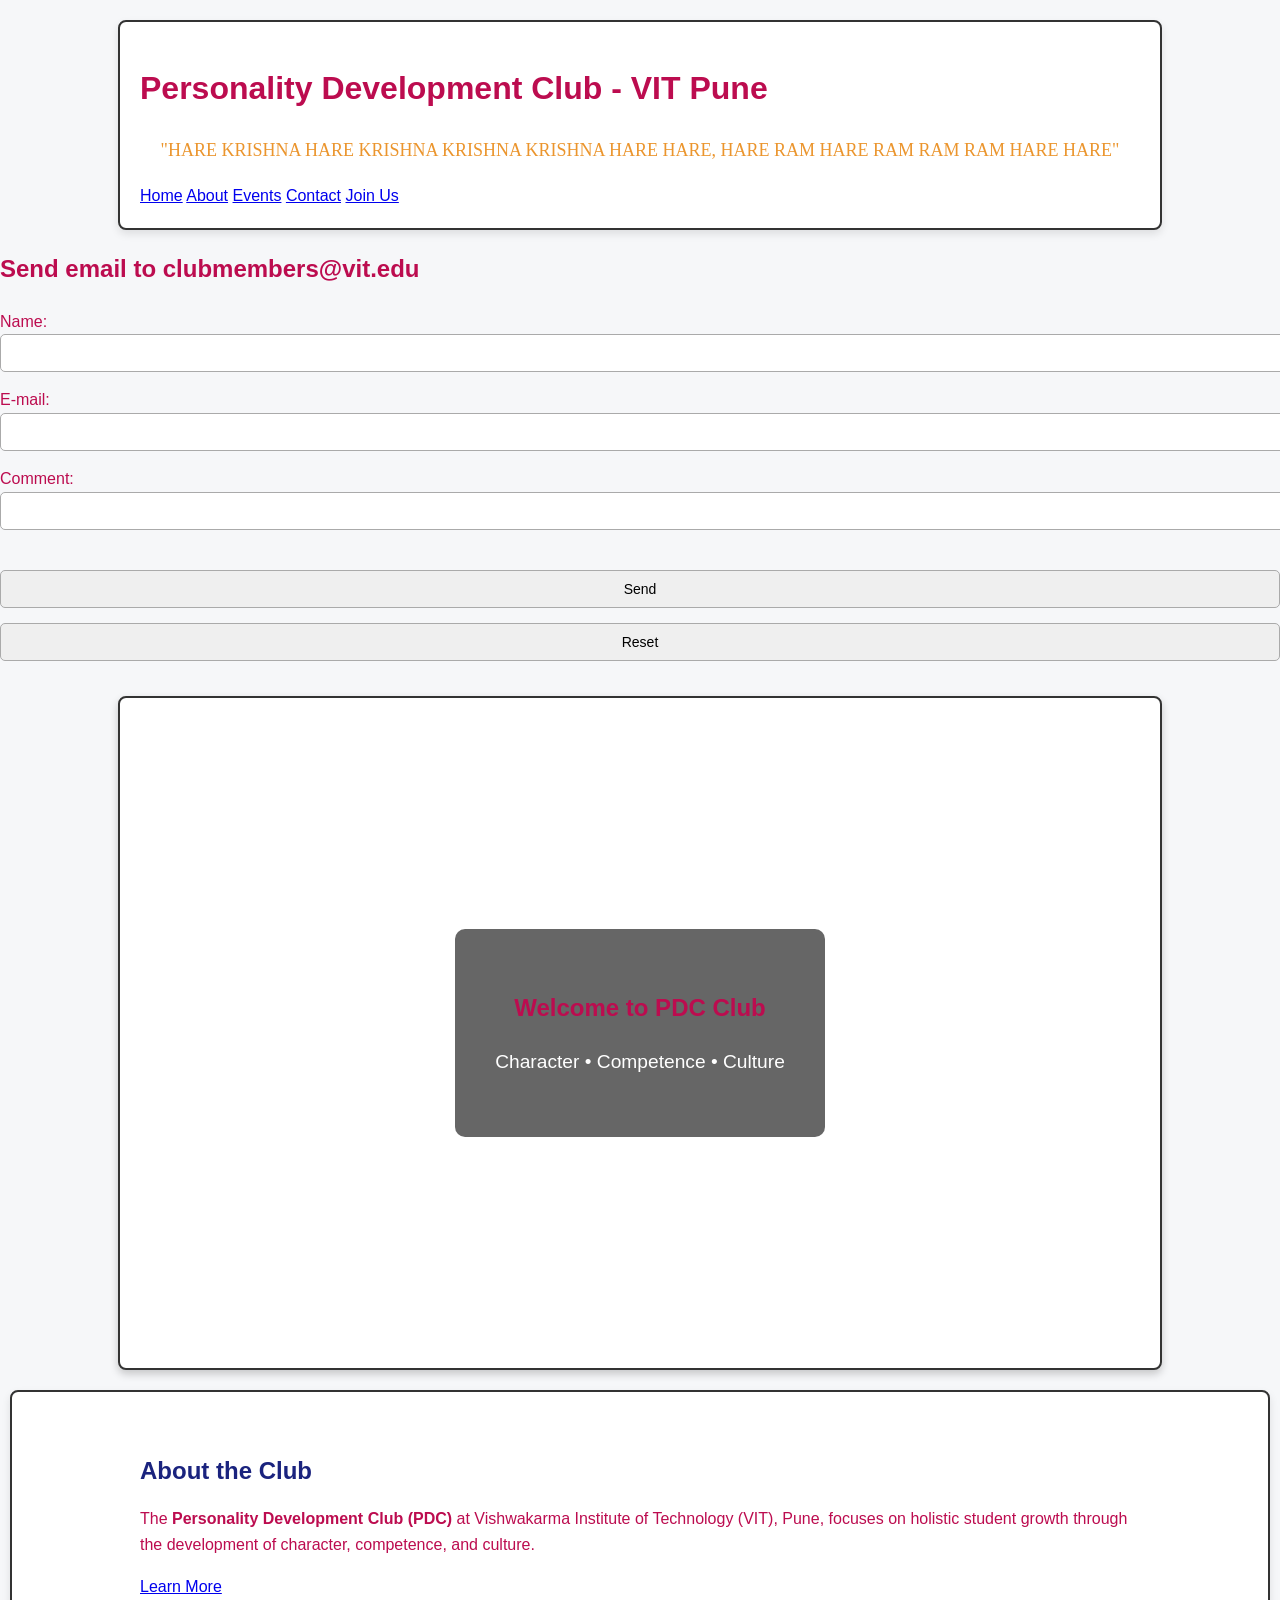
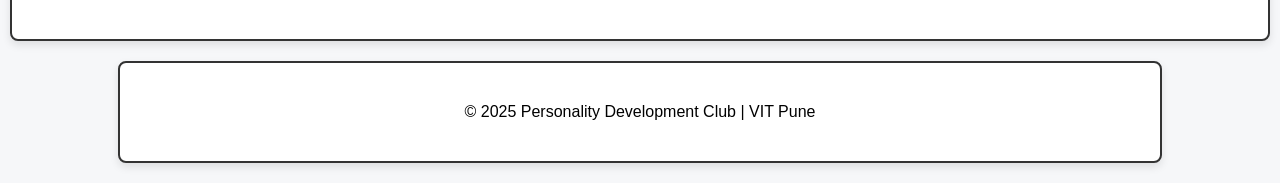
==== index.html @ 00df3f4d "Add files via upload" ====
<!DOCTYPE html>
<html lang="en">
<head>
  <meta charset="UTF-8">
  <title>PDC Club - VIT Pune</title>
  <link rel="stylesheet" href="style.css">
</head>
<body>

  
  <header class="box">
    <h1>Personality Development Club - VIT Pune</h1>
    <p class="mantra">
      "HARE KRISHNA HARE KRISHNA KRISHNA KRISHNA HARE HARE,
      HARE RAM HARE RAM RAM RAM HARE HARE"
    </p>
    <nav>
      <a href="index.html">Home</a>
      <a href="about.html">About</a>
      <a href="events.html">Events</a>
      <a href="contact.html">Contact</a>
      <a href="Join Us.html">Join Us</a>
    </nav>
  </header>
  <body>
   <h2>Send email to clubmembers@vit.edu</h2> 
    <form action="mailto:someone@example.com"
        method="post"
        enctype="text/plain">
        Name:<br>
        <input type="text" name="name"><br>
        E-mail:<br>
        <input type="text" name="mail"><br>
        Comment:<br>
        <input type="text" name="comment" size="50"><br><br>
        <input type="submit" value="Send">
        <input type="reset" value="Reset">
        </form>
</body>
  <section class="hero box" style="background-image: url('https://uploads.onecompiler.io/4446vf8jr/447muxjgr/2194.jpg');">
    <div class="overlay">
      <h2>Welcome to PDC Club</h2>
      <p>Character • Competence • Culture</p>
    </div>
  </section>


  <section class="intro box">
    <h2>About the Club</h2>
    <p>
      The <strong>Personality Development Club (PDC)</strong> at Vishwakarma Institute of Technology (VIT), Pune,
      focuses on holistic student growth through the development of character, competence, and culture.
    </p>
    <a href="about.html" class="btn">Learn More</a>
  </section>

  <footer class="box">
    <p style="color: black;">© 2025 Personality Development Club | VIT Pune</p>
  </footer>

</body>
</html>
---- style.css ----
body {
  margin: 0;
  font-family: "Segoe UI", sans-serif;
  color: #bc0c4f;
  background: hsl(220, 23%, 97%);
  line-height: 1.6;
}


.box {
  border: 2px solid #333;
  background-color: #fff;
  padding: 20px;
  margin: 20px auto;
  max-width: 1000px;
  border-radius: 8px;
  box-shadow: 0 4px 8px rgba(0,0,0,0.1);
}


.navbar {
  display: flex;
  justify-content: space-between;
  align-items: center;
  background: #052a62;
  padding: 15px 50px;
  color: white;
  border-radius: 8px;
  box-shadow: 0 4px 8px rgba(230, 249, 109, 0.953);
  margin: 20px auto;
  max-width: 1000px;
}

.mantra {
  font-family: cursive;
  font-size: 18px;
  color: #eb952d;
  text-align: center;
  margin-top: 10px;
}

.navbar ul {
  list-style: none;
  display: flex;
  gap: 25px;
}

.navbar a {
  color: white;
  text-decoration: none;
  font-weight: 500;
  transition: 0.3s;
}

.navbar a:hover,
.navbar a.active {
  border-bottom: 2px solid #ffeb3b;
}


.hero {
  background-image: url('https://uploads.onecompiler.io/4446vf8jr/4446vfyz2/2194.jpg');
  background-size: cover;
  background-position: center;
  height: 70vh;
  display: flex;
  justify-content: center;
  align-items: center;
  text-align: center;
  position: relative;
  border-radius: 8px;
  margin: 20px auto;
  max-width: 1000px;
  box-shadow: 0 4px 8px rgba(0,0,0,0.2);
}

.overlay {
  background: rgba(0, 0, 0, 0.6);
  padding: 40px;
  border-radius: 10px;
}

.overlay h1 {
  color: #ffeb3b;
  font-size: 2.5em;
}

.overlay p {
  color: white;
  font-size: 1.2em;
}


.content, .intro {
  padding: 40px 10%;
  margin: 20px auto;
  max-width: 1000px;
  border: 2px solid #333;
  border-radius: 8px;
  background: #fff;
  box-shadow: 0 4px 8px rgba(0,0,0,0.1);
}

.intro h2, .content h2 {
  color: #1a237e;
  margin-bottom: 15px;
}


.event-card {
  background: white;
  border-radius: 10px;
  box-shadow: 0 3px 8px rgba(0,0,0,0.1);
  margin: 20px auto;
  max-width: 800px;
  overflow: hidden;
  border: 2px solid #333;
}

.event-card img {
  width: 100%;
  height: 300px;
  object-fit: cover;
}

.event-card h3 {
  margin: 15px;
  color: #1a237e;
}

.event-card p {
  margin: 0 15px 15px;
}


footer {
  text-align: center;
  padding: 20px;
  background: #1a237e;
  color: white;
  margin: 30px auto;
  max-width: 1000px;
  border-radius: 8px;
  box-shadow: 0 4px 8px rgba(0,0,0,0.2);
}


.form-box {
  background: #fff;
  border: 2px solid #333;
  border-radius: 10px;
  padding: 30px;
  width: 350px;
  box-shadow: 0 4px 10px rgba(0,0,0,0.1);
  text-align: center;
  margin: 20px auto; 
}

.form-box h2 {
  margin-bottom: 20px;
  color: #1a237e;
}

label {
  display: block;
  text-align: left;
  margin: 10px 0 5px;
  font-weight: bold;
  color: #333;
}

input {
  width: 100%;
  padding: 10px;
  margin-bottom: 15px;
  border: 1px solid #aaa;
  border-radius: 5px;
  font-size: 14px;
}

button {
  width: 100%;
  padding: 12px;
  background: #1a237e;
  color: white;
  border: none;
  border-radius: 5px;
  font-size: 16px;
  font-weight: bold;
  cursor: pointer;
  transition: background 0.3s;
}

button:hover {
  background: #ff6600;
}
#bg-video {
  position: fixed;     
  top: 0;
  left: 0;
  width: 100%;         
  height: 100%;   
  object-fit: cover;     
  z-index: -1;         
}
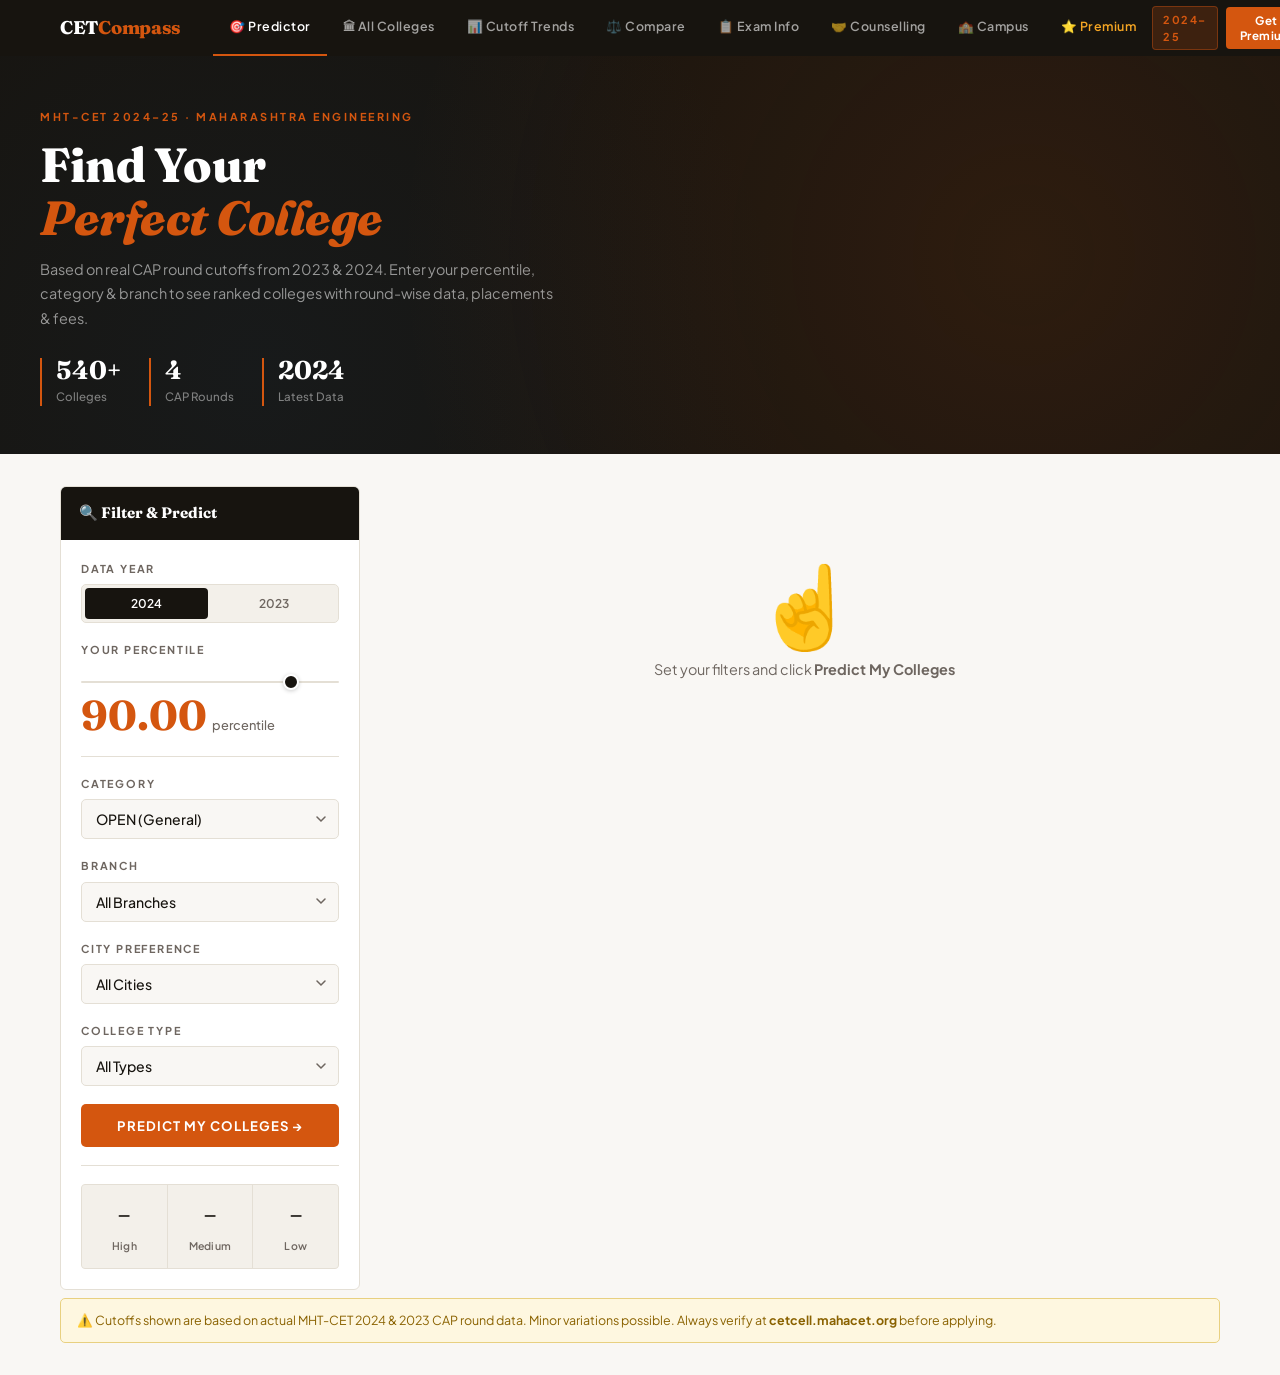
==== commit b24ee797: "Add files via upload" ====
--- a/index.html
+++ b/index.html
@@ -1,62 +1,2650 @@
-<!DOCTYPE html>
-<html lang="en">
-<head>
-  <meta charset="UTF-8">
-  <title>PDC Club - VIT Pune</title>
-  <link rel="stylesheet" href="style.css">
-</head>
-<body>
-
-  
-  <header class="box">
-    <h1>Personality Development Club - VIT Pune</h1>
-    <p class="mantra">
-      "HARE KRISHNA HARE KRISHNA KRISHNA KRISHNA HARE HARE,
-      HARE RAM HARE RAM RAM RAM HARE HARE"
-    </p>
-    <nav>
-      <a href="index.html">Home</a>
-      <a href="about.html">About</a>
-      <a href="events.html">Events</a>
-      <a href="contact.html">Contact</a>
-      <a href="Join Us.html">Join Us</a>
-    </nav>
-  </header>
-  <body>
-   <h2>Send email to clubmembers@vit.edu</h2> 
-    <form action="mailto:someone@example.com"
-        method="post"
-        enctype="text/plain">
-        Name:<br>
-        <input type="text" name="name"><br>
-        E-mail:<br>
-        <input type="text" name="mail"><br>
-        Comment:<br>
-        <input type="text" name="comment" size="50"><br><br>
-        <input type="submit" value="Send">
-        <input type="reset" value="Reset">
-        </form>
-</body>
-  <section class="hero box" style="background-image: url('https://uploads.onecompiler.io/4446vf8jr/447muxjgr/2194.jpg');">
-    <div class="overlay">
-      <h2>Welcome to PDC Club</h2>
-      <p>Character • Competence • Culture</p>
-    </div>
-  </section>
-
-
-  <section class="intro box">
-    <h2>About the Club</h2>
-    <p>
-      The <strong>Personality Development Club (PDC)</strong> at Vishwakarma Institute of Technology (VIT), Pune,
-      focuses on holistic student growth through the development of character, competence, and culture.
-    </p>
-    <a href="about.html" class="btn">Learn More</a>
-  </section>
-
-  <footer class="box">
-    <p style="color: black;">© 2025 Personality Development Club | VIT Pune</p>
-  </footer>
-
-</body>
-</html>+<!DOCTYPE html>
+<html lang="en">
+<head>
+<meta charset="UTF-8">
+<meta name="viewport" content="width=device-width, initial-scale=1.0">
+<title>CET Compass — MHT-CET College Predictor 2024–25</title>
+<link href="https://fonts.googleapis.com/css2?family=Fraunces:ital,wght@0,400;0,600;0,700;0,800;1,400&family=Plus+Jakarta+Sans:wght@300;400;500;600;700&display=swap" rel="stylesheet">
+<style>
+/* ──────────────────────────── RESET & ROOT ──────────────────────────── */
+*,*::before,*::after{margin:0;padding:0;box-sizing:border-box}
+:root{
+  --white:#ffffff;
+  --off:#f9f7f4;
+  --paper:#f3f0ea;
+  --rule:#e4dfd5;
+  --rule2:#cdc7ba;
+  --ink:#17140f;
+  --ink2:#3b3630;
+  --ink3:#6e6660;
+  --ink4:#9e9790;
+  --saffron:#d4560f;
+  --saffron-h:#b8440a;
+  --saffron-l:#fff0e8;
+  --saffron-m:#fad8c0;
+  --blue:#1e4f82;
+  --blue-l:#e8f0f9;
+  --green:#1d6e42;
+  --green-l:#e6f4ec;
+  --amber:#8a6200;
+  --amber-l:#fef7e0;
+  --red:#b83030;
+  --red-l:#fdeaea;
+  --purple:#5e3d8a;
+  --purple-l:#f0eaf9;
+  --sh: 0 1px 4px rgba(23,20,15,.07), 0 4px 16px rgba(23,20,15,.06);
+  --sh-lg: 0 2px 8px rgba(23,20,15,.08), 0 12px 40px rgba(23,20,15,.1);
+}
+body{background:var(--off);color:var(--ink);font-family:'Plus Jakarta Sans',sans-serif;font-size:14px;line-height:1.6;min-height:100vh}
+/* ──────────────────────────── NAV ──────────────────────────── */
+.topbar{background:var(--ink);position:sticky;top:0;z-index:200}
+.topbar-inner{max-width:1200px;margin:0 auto;padding:0 20px;display:flex;align-items:center;gap:0;height:56px}
+.brand{font-family:'Fraunces',serif;font-size:1.15rem;font-weight:800;color:var(--white);letter-spacing:-0.3px;margin-right:32px;white-space:nowrap;cursor:pointer}
+.brand span{color:var(--saffron)}
+.nav-links{display:flex;align-items:stretch;height:100%;flex:1}
+.nav-link{display:flex;align-items:center;padding:0 16px;font-size:0.78rem;font-weight:600;letter-spacing:0.5px;color:rgba(255,255,255,0.6);cursor:pointer;transition:color .15s;border-bottom:2.5px solid transparent;white-space:nowrap;gap:6px}
+.nav-link:hover{color:rgba(255,255,255,0.9)}
+.nav-link.active{color:var(--white);border-bottom-color:var(--saffron)}
+.nav-right{margin-left:auto;display:flex;align-items:center;gap:8px}
+.year-pill{background:rgba(212,86,15,0.2);border:1px solid rgba(212,86,15,0.4);color:var(--saffron);font-size:0.68rem;font-weight:700;letter-spacing:1.5px;padding:4px 10px;border-radius:4px}
+/* ──────────────────────────── PAGES ──────────────────────────── */
+.page{display:none;animation:pageIn .3s ease both}
+.page.active{display:block}
+@keyframes pageIn{from{opacity:0;transform:translateY(8px)}to{opacity:1;transform:translateY(0)}}
+/* ──────────────────────────── HERO ──────────────────────────── */
+.hero{background:var(--ink);color:var(--white);padding:52px 20px 48px;position:relative;overflow:hidden}
+.hero::after{content:'';position:absolute;inset:0;background-image:radial-gradient(circle at 80% 50%, rgba(212,86,15,.12) 0%, transparent 60%),radial-gradient(circle at 20% 80%, rgba(30,79,130,.1) 0%, transparent 50%);pointer-events:none}
+.hero-inner{max-width:1200px;margin:0 auto;position:relative;z-index:1}
+.hero-grid{display:grid;grid-template-columns:1fr auto;gap:40px;align-items:center}
+@media(max-width:700px){.hero-grid{grid-template-columns:1fr}}
+.hero-kicker{font-size:0.68rem;font-weight:700;letter-spacing:2.5px;text-transform:uppercase;color:var(--saffron);margin-bottom:14px}
+.hero h1{font-family:'Fraunces',serif;font-size:clamp(1.9rem,4vw,3rem);font-weight:800;line-height:1.1;letter-spacing:-0.5px;margin-bottom:12px}
+.hero h1 i{font-style:italic;color:var(--saffron)}
+.hero-sub{color:rgba(255,255,255,.55);font-size:.9rem;line-height:1.7;max-width:520px}
+.hero-stats{display:flex;gap:28px;margin-top:28px;flex-wrap:wrap}
+.h-stat{border-left:2px solid var(--saffron);padding-left:14px}
+.h-stat-n{font-family:'Fraunces',serif;font-size:1.6rem;font-weight:700;color:var(--white);display:block;line-height:1}
+.h-stat-l{font-size:.72rem;color:rgba(255,255,255,.45);font-weight:500;margin-top:3px}
+/* ──────────────────────────── PAGE WRAPPER ──────────────────────────── */
+.pw{max-width:1200px;margin:0 auto;padding:32px 20px}
+/* ──────────────────────────── PREDICTOR PAGE ──────────────────────────── */
+.predictor-layout{display:grid;grid-template-columns:300px 1fr;gap:28px;align-items:start}
+@media(max-width:860px){.predictor-layout{grid-template-columns:1fr}}
+/* Filter card */
+.fcard{background:var(--white);border:1.5px solid var(--rule);border-radius:6px;overflow:hidden;position:sticky;top:72px}
+.fcard-head{background:var(--ink);color:var(--white);padding:14px 18px;font-family:'Fraunces',serif;font-size:.95rem;font-weight:700;display:flex;align-items:center;gap:8px}
+.fcard-body{padding:20px;display:flex;flex-direction:column;gap:18px}
+.lbl{font-size:.68rem;font-weight:700;letter-spacing:1.8px;text-transform:uppercase;color:var(--ink3);display:block;margin-bottom:7px}
+input[type=range]{width:100%;-webkit-appearance:none;height:2px;background:var(--rule);outline:none;cursor:pointer;border-radius:2px}
+input[type=range]::-webkit-slider-thumb{-webkit-appearance:none;width:16px;height:16px;background:var(--ink);border-radius:50%;cursor:pointer;border:2px solid var(--white);box-shadow:0 1px 4px rgba(0,0,0,.2);transition:transform .15s}
+input[type=range]::-webkit-slider-thumb:hover{transform:scale(1.2)}
+.pval{margin-top:8px;display:flex;align-items:baseline;gap:5px}
+.pnum{font-family:'Fraunces',serif;font-size:2.6rem;font-weight:700;color:var(--saffron);line-height:1}
+.punit{font-size:.8rem;color:var(--ink3);font-weight:500}
+select{width:100%;padding:10px 14px;border:1.5px solid var(--rule);border-radius:5px;background:var(--off);color:var(--ink);font-family:'Plus Jakarta Sans',sans-serif;font-size:.88rem;font-weight:500;outline:none;cursor:pointer;appearance:none;background-image:url("data:image/svg+xml,%3Csvg xmlns='http://www.w3.org/2000/svg' width='10' height='7' viewBox='0 0 10 7'%3E%3Cpath d='M1 1l4 4 4-4' stroke='%236e6660' stroke-width='1.5' fill='none' stroke-linecap='round'/%3E%3C/svg%3E");background-repeat:no-repeat;background-position:right 12px center;background-size:10px;padding-right:32px;transition:border-color .2s}
+select:focus{border-color:var(--ink)}
+select option{background:var(--white)}
+.hr{height:1px;background:var(--rule)}
+.pred-btn{width:100%;padding:13px;background:var(--saffron);color:var(--white);border:none;border-radius:5px;font-family:'Plus Jakarta Sans',sans-serif;font-size:.82rem;font-weight:700;letter-spacing:1px;text-transform:uppercase;cursor:pointer;transition:background .15s,transform .1s}
+.pred-btn:hover{background:var(--saffron-h)}
+.pred-btn:active{transform:scale(.99)}
+/* stats mini */
+.mini-stats{display:grid;grid-template-columns:repeat(3,1fr);gap:1px;background:var(--rule);border-radius:4px;overflow:hidden;border:1px solid var(--rule)}
+.ms{background:var(--paper);padding:12px 8px;text-align:center}
+.ms-n{font-family:'Fraunces',serif;font-size:1.4rem;font-weight:700;display:block;color:var(--ink)}
+.ms-l{font-size:.66rem;color:var(--ink3);font-weight:600;letter-spacing:.3px}
+/* Year toggle */
+.year-toggle{display:flex;gap:4px;background:var(--paper);border:1px solid var(--rule);border-radius:5px;padding:3px}
+.yt{flex:1;padding:6px;text-align:center;border-radius:4px;font-size:.75rem;font-weight:600;cursor:pointer;color:var(--ink3);transition:all .15s}
+.yt.active{background:var(--ink);color:var(--white)}
+/* results */
+.results-bar{display:flex;justify-content:space-between;align-items:center;flex-wrap:wrap;gap:10px;padding-bottom:16px;border-bottom:2px solid var(--ink);margin-bottom:20px}
+.results-h{font-family:'Fraunces',serif;font-size:1.35rem;font-weight:700}
+.results-meta{font-size:.78rem;color:var(--ink3)}
+.sort-row{display:flex;gap:6px;margin-bottom:16px;flex-wrap:wrap}
+.sort-btn{padding:5px 12px;border:1.5px solid var(--rule);border-radius:100px;font-size:.72rem;font-weight:600;cursor:pointer;color:var(--ink3);background:var(--white);transition:all .15s}
+.sort-btn.active,.sort-btn:hover{border-color:var(--ink);color:var(--ink);background:var(--paper)}
+/* college card */
+.ccard{background:var(--white);border:1.5px solid var(--rule);border-radius:6px;overflow:hidden;margin-bottom:12px;transition:box-shadow .2s,border-color .2s;animation:cardIn .3s ease both}
+@keyframes cardIn{from{opacity:0;transform:translateY(10px)}to{opacity:1;transform:translateY(0)}}
+.ccard:hover{border-color:var(--rule2);box-shadow:var(--sh)}
+.ccard-top{display:flex;align-items:stretch}
+.rank-col{background:var(--ink);color:var(--white);min-width:60px;display:flex;flex-direction:column;align-items:center;justify-content:center;padding:14px 10px;gap:2px;flex-shrink:0}
+.rank-col small{font-size:.6rem;letter-spacing:1px;text-transform:uppercase;color:rgba(255,255,255,.4);font-weight:600}
+.rank-col strong{font-family:'Fraunces',serif;font-size:1.5rem;font-weight:800;line-height:1}
+.ccard-mid{flex:1;padding:14px 18px;min-width:0}
+.cname{font-family:'Fraunces',serif;font-size:1rem;font-weight:700;line-height:1.3;margin-bottom:8px;color:var(--ink)}
+.ctags{display:flex;flex-wrap:wrap;gap:5px}
+.ct{font-size:.67rem;font-weight:600;padding:3px 9px;border-radius:3px;letter-spacing:.2px}
+.ct-city{background:var(--blue-l);color:var(--blue)}
+.ct-type{background:var(--paper);color:var(--ink2);border:1px solid var(--rule)}
+.ct-br{background:var(--saffron-l);color:var(--saffron)}
+.ct-nirf{background:var(--amber-l);color:var(--amber)}
+.ct-naac{background:var(--purple-l);color:var(--purple)}
+.ccard-right{display:flex;flex-direction:column;align-items:flex-end;justify-content:center;padding:14px 18px;gap:4px;border-left:1px solid var(--rule);min-width:120px;flex-shrink:0}
+.chance-sm{font-size:.65rem;font-weight:700;letter-spacing:1px;text-transform:uppercase;color:var(--ink4)}
+.chip{font-weight:700;font-size:.75rem;padding:5px 14px;border-radius:100px}
+.chip-H{background:var(--green-l);color:var(--green)}
+.chip-M{background:var(--amber-l);color:var(--amber)}
+.chip-L{background:var(--red-l);color:var(--red)}
+.coff-sm{font-size:.72rem;color:var(--ink3);text-align:right;line-height:1.5}
+/* expand */
+.expand-row{display:flex;align-items:center;justify-content:center;gap:8px;padding:9px 18px;border-top:1px solid var(--rule);background:none;border-left:none;border-right:none;border-bottom:none;width:100%;font-family:'Plus Jakarta Sans',sans-serif;font-size:.72rem;font-weight:700;letter-spacing:.8px;text-transform:uppercase;color:var(--ink3);cursor:pointer;transition:background .15s,color .15s}
+.expand-row:hover{background:var(--paper);color:var(--ink)}
+.expand-row .arr{transition:transform .25s;display:inline-block}
+.expand-row.open .arr{transform:rotate(180deg)}
+/* detail */
+.det{display:none;padding:22px 20px;border-top:1px solid var(--rule);background:var(--off)}
+.det.open{display:block}
+.det-grid{display:grid;grid-template-columns:repeat(2,1fr);gap:20px;margin-bottom:20px}
+@media(max-width:640px){.det-grid{grid-template-columns:1fr}}
+.det-sec-title{font-size:.65rem;font-weight:700;letter-spacing:2px;text-transform:uppercase;color:var(--saffron);padding-bottom:8px;border-bottom:1.5px solid var(--saffron-m);margin-bottom:12px}
+/* cutoff table */
+.ctbl{width:100%;border-collapse:collapse;font-size:.78rem}
+.ctbl th{background:var(--paper);text-align:left;padding:6px 10px;font-size:.65rem;letter-spacing:1px;text-transform:uppercase;color:var(--ink3);border-bottom:1px solid var(--rule);font-weight:700}
+.ctbl td{padding:7px 10px;border-bottom:1px solid var(--rule);color:var(--ink2)}
+.ctbl tr:last-child td{border-bottom:none}
+.ctbl .yr-head{font-size:.7rem;font-weight:700;background:var(--paper);color:var(--ink2);padding:8px 10px;border-bottom:1px solid var(--rule);border-top:2px solid var(--rule2)}
+.c-r1{color:var(--red);font-weight:700}
+.c-r2{color:var(--amber);font-weight:700}
+.c-r3{color:var(--green);font-weight:700}
+/* placement */
+.pl-grid{display:grid;grid-template-columns:repeat(2,1fr);gap:8px}
+.pl-box{background:var(--white);border:1px solid var(--rule);border-radius:4px;padding:12px}
+.pl-n{font-family:'Fraunces',serif;font-size:1.25rem;font-weight:700;color:var(--ink);display:block}
+.pl-l{font-size:.68rem;color:var(--ink3);font-weight:500}
+.about-p{font-size:.83rem;color:var(--ink2);line-height:1.75}
+.rec-wrap{display:flex;flex-wrap:wrap;gap:5px;margin-top:8px}
+.rec{background:var(--white);border:1px solid var(--rule);padding:3px 10px;font-size:.7rem;font-weight:500;color:var(--ink2);border-radius:3px}
+.fee-row{display:flex;justify-content:space-between;align-items:center;padding:6px 0;border-bottom:1px solid var(--rule);font-size:.82rem}
+.fee-row:last-child{border-bottom:none}
+.fee-row span:last-child{font-weight:700;color:var(--ink)}
+/* ──────────── COLLEGES PAGE ──────────── */
+.page-hero{background:var(--ink);color:var(--white);padding:40px 20px}
+.page-hero-inner{max-width:1200px;margin:0 auto}
+.page-h2{font-family:'Fraunces',serif;font-size:clamp(1.6rem,3.5vw,2.5rem);font-weight:800;line-height:1.15}
+.page-h2 i{font-style:italic;color:var(--saffron)}
+.page-sub{color:rgba(255,255,255,.5);margin-top:8px;font-size:.88rem}
+/* search row */
+.search-row{display:flex;gap:10px;flex-wrap:wrap;margin-bottom:24px;padding-top:24px}
+.search-box{flex:1;min-width:200px;position:relative}
+.search-box input{width:100%;padding:11px 14px 11px 38px;border:1.5px solid var(--rule);border-radius:5px;background:var(--white);font-family:'Plus Jakarta Sans',sans-serif;font-size:.88rem;outline:none;transition:border-color .2s}
+.search-box input:focus{border-color:var(--ink)}
+.search-box::before{content:'⌕';position:absolute;left:12px;top:50%;transform:translateY(-50%);font-size:1.1rem;color:var(--ink4)}
+.filter-chips{display:flex;gap:6px;flex-wrap:wrap}
+.fc{padding:7px 14px;border:1.5px solid var(--rule);border-radius:100px;font-size:.75rem;font-weight:600;cursor:pointer;color:var(--ink3);background:var(--white);transition:all .15s}
+.fc.active,.fc:hover{border-color:var(--ink);color:var(--ink);background:var(--paper)}
+/* college grid */
+.col-grid{display:grid;grid-template-columns:repeat(auto-fill,minmax(320px,1fr));gap:16px}
+.col-card{background:var(--white);border:1.5px solid var(--rule);border-radius:6px;padding:18px;cursor:pointer;transition:all .2s;display:flex;flex-direction:column;gap:10px}
+.col-card:hover{border-color:var(--rule2);box-shadow:var(--sh);transform:translateY(-2px)}
+.col-card-top{display:flex;justify-content:space-between;align-items:flex-start;gap:10px}
+.col-rank-b{width:36px;height:36px;border-radius:50%;background:var(--ink);color:var(--white);font-family:'Fraunces',serif;font-size:.95rem;font-weight:800;display:flex;align-items:center;justify-content:center;flex-shrink:0}
+.col-name{font-family:'Fraunces',serif;font-size:.95rem;font-weight:700;line-height:1.3;color:var(--ink);flex:1}
+.col-tags{display:flex;flex-wrap:wrap;gap:4px}
+.col-info-row{display:flex;justify-content:space-between;font-size:.78rem;color:var(--ink3);padding-top:8px;border-top:1px solid var(--rule)}
+.col-info-row span strong{color:var(--ink);font-weight:700}
+/* modal */
+.modal-bg{display:none;position:fixed;inset:0;background:rgba(23,20,15,.6);z-index:500;padding:20px;overflow-y:auto}
+.modal-bg.open{display:flex;align-items:flex-start;justify-content:center}
+.modal{background:var(--white);border-radius:8px;max-width:780px;width:100%;box-shadow:var(--sh-lg);animation:modalIn .25s ease both;margin:auto}
+@keyframes modalIn{from{opacity:0;transform:scale(.97)}to{opacity:1;transform:scale(1)}}
+.modal-head{background:var(--ink);color:var(--white);padding:20px 24px;border-radius:8px 8px 0 0;display:flex;align-items:center;justify-content:space-between;gap:12px}
+.modal-title{font-family:'Fraunces',serif;font-size:1.1rem;font-weight:700;line-height:1.3}
+.modal-close{background:none;border:none;color:rgba(255,255,255,.6);font-size:1.3rem;cursor:pointer;transition:color .15s;line-height:1}
+.modal-close:hover{color:var(--white)}
+.modal-body{padding:24px;display:flex;flex-direction:column;gap:20px;max-height:80vh;overflow-y:auto}
+.modal-sec{display:flex;flex-direction:column;gap:10px}
+.m-sec-t{font-size:.65rem;font-weight:700;letter-spacing:2px;text-transform:uppercase;color:var(--saffron);padding-bottom:8px;border-bottom:1.5px solid var(--saffron-m)}
+/* ──────────── CUTOFF TRENDS PAGE ──────────── */
+.trends-grid{display:grid;grid-template-columns:repeat(auto-fill,minmax(280px,1fr));gap:16px}
+.trend-card{background:var(--white);border:1.5px solid var(--rule);border-radius:6px;overflow:hidden}
+.tc-head{background:var(--paper);padding:14px 16px;border-bottom:1px solid var(--rule)}
+.tc-name{font-family:'Fraunces',serif;font-size:.95rem;font-weight:700;margin-bottom:4px}
+.tc-sub{font-size:.72rem;color:var(--ink3)}
+.tc-body{padding:14px 16px}
+.trend-row{display:flex;justify-content:space-between;align-items:center;padding:6px 0;border-bottom:1px solid var(--rule);font-size:.82rem}
+.trend-row:last-child{border-bottom:none}
+.trend-year{font-weight:600;color:var(--ink2)}
+.trend-bar-wrap{flex:1;margin:0 12px;height:6px;background:var(--rule);border-radius:3px;overflow:hidden}
+.trend-bar{height:100%;background:var(--saffron);border-radius:3px;transition:width .5s ease}
+.trend-val{font-weight:700;color:var(--ink);font-size:.8rem}
+/* ──────────── EXAM INFO PAGE ──────────── */
+.info-grid{display:grid;grid-template-columns:repeat(auto-fill,minmax(260px,1fr));gap:16px;margin-bottom:24px}
+.info-box{background:var(--white);border:1.5px solid var(--rule);border-radius:6px;padding:20px}
+.info-icon{font-size:1.6rem;margin-bottom:10px}
+.info-box h3{font-family:'Fraunces',serif;font-size:1rem;font-weight:700;margin-bottom:8px}
+.info-box p,.info-box li{font-size:.83rem;color:var(--ink2);line-height:1.7}
+.info-box ul{padding-left:16px;margin-top:6px}
+.info-table{width:100%;border-collapse:collapse;background:var(--white);border:1.5px solid var(--rule);border-radius:6px;overflow:hidden;font-size:.82rem}
+.info-table th{background:var(--ink);color:var(--white);padding:10px 14px;text-align:left;font-weight:600;font-size:.75rem;letter-spacing:.5px}
+.info-table td{padding:10px 14px;border-bottom:1px solid var(--rule);color:var(--ink2)}
+.info-table tr:last-child td{border-bottom:none}
+.info-table tr:hover td{background:var(--paper)}
+/* ──────────── PREMIUM PAGE ──────────── */
+.prem-hero{background:linear-gradient(135deg,#17140f 0%,#2a1f0a 50%,#17140f 100%);color:var(--white);padding:64px 20px;text-align:center;position:relative;overflow:hidden}
+.prem-hero::before{content:'';position:absolute;inset:0;background:radial-gradient(ellipse at 30% 50%,rgba(212,86,15,.18) 0%,transparent 60%),radial-gradient(ellipse at 70% 50%,rgba(246,166,35,.1) 0%,transparent 60%);pointer-events:none}
+.prem-hero::after{content:'';position:absolute;top:0;left:0;right:0;height:2px;background:linear-gradient(90deg,transparent,var(--saffron),#f6a623,var(--saffron),transparent)}
+.prem-kicker{display:inline-flex;align-items:center;gap:8px;background:rgba(246,166,35,.15);border:1px solid rgba(246,166,35,.3);color:#f6a623;font-size:.68rem;font-weight:700;letter-spacing:2px;text-transform:uppercase;padding:6px 16px;border-radius:100px;margin-bottom:20px}
+.prem-h1{font-family:'Fraunces',serif;font-size:clamp(2rem,5vw,3.5rem);font-weight:800;line-height:1.1;margin-bottom:14px}
+.prem-h1 em{font-style:italic;color:#f6a623}
+.prem-sub{color:rgba(255,255,255,.55);font-size:.95rem;max-width:520px;margin:0 auto}
+.plans-grid{display:grid;grid-template-columns:repeat(auto-fit,minmax(260px,1fr));gap:20px;margin-bottom:40px}
+.plan-card{background:var(--white);border:1.5px solid var(--rule);border-radius:8px;overflow:hidden;transition:box-shadow .2s,transform .2s;display:flex;flex-direction:column}
+.plan-card:hover{transform:translateY(-3px);box-shadow:var(--sh-lg)}
+.plan-card.popular{border-color:var(--saffron);box-shadow:0 0 0 3px rgba(212,86,15,.12)}
+.plan-badge{background:var(--saffron);color:var(--white);font-size:.65rem;font-weight:700;letter-spacing:1.5px;text-transform:uppercase;padding:5px 0;text-align:center}
+.plan-head{padding:24px 24px 16px}
+.plan-icon{font-size:1.8rem;margin-bottom:10px}
+.plan-name{font-family:'Fraunces',serif;font-size:1.2rem;font-weight:800;margin-bottom:6px}
+.plan-tagline{font-size:.8rem;color:var(--ink3);margin-bottom:16px}
+.plan-price{display:flex;align-items:baseline;gap:4px;margin-bottom:4px}
+.plan-price-n{font-family:'Fraunces',serif;font-size:2.4rem;font-weight:800;color:var(--ink);line-height:1}
+.plan-price-orig{font-size:.85rem;color:var(--ink4);text-decoration:line-through;margin-left:6px}
+.plan-price-per{font-size:.78rem;color:var(--ink3)}
+.plan-save{font-size:.7rem;font-weight:700;color:var(--green);background:var(--green-l);padding:2px 8px;border-radius:3px;display:inline-block;margin-top:4px}
+.plan-body{padding:0 24px 24px;flex:1;display:flex;flex-direction:column;gap:14px}
+.plan-divider{height:1px;background:var(--rule)}
+.plan-features{display:flex;flex-direction:column;gap:8px}
+.pf{display:flex;align-items:flex-start;gap:10px;font-size:.82rem;color:var(--ink2)}
+.pf-icon{width:18px;height:18px;border-radius:50%;flex-shrink:0;display:flex;align-items:center;justify-content:center;font-size:.6rem;margin-top:1px}
+.pf-yes .pf-icon{background:var(--green-l);color:var(--green)}
+.pf-no .pf-icon{background:var(--paper);color:var(--ink4)}
+.pf-no span{color:var(--ink4)}
+.plan-btn{margin-top:auto;width:100%;padding:12px;border:none;border-radius:5px;font-family:'Plus Jakarta Sans',sans-serif;font-size:.82rem;font-weight:700;letter-spacing:.5px;cursor:pointer;transition:all .15s}
+.plan-btn-primary{background:var(--saffron);color:var(--white)}
+.plan-btn-primary:hover{background:var(--saffron-h)}
+.plan-btn-outline{background:var(--white);color:var(--ink);border:1.5px solid var(--rule)}
+.plan-btn-outline:hover{border-color:var(--ink);background:var(--paper)}
+.plan-btn-gold{background:linear-gradient(135deg,#f6a623,#e08c10);color:var(--white)}
+.plan-btn-gold:hover{background:linear-gradient(135deg,#e49018,#c97a08)}
+/* Feature compare table */
+.feat-table{width:100%;border-collapse:collapse;background:var(--white);border:1.5px solid var(--rule);border-radius:8px;overflow:hidden;font-size:.82rem;margin-bottom:32px}
+.feat-table th{background:var(--ink);color:var(--white);padding:14px 16px;text-align:center;font-weight:600;font-size:.78rem}
+.feat-table th:first-child{text-align:left}
+.feat-table td{padding:11px 16px;border-bottom:1px solid var(--rule);text-align:center;color:var(--ink2)}
+.feat-table td:first-child{text-align:left;font-weight:500;color:var(--ink)}
+.feat-table tr:last-child td{border-bottom:none}
+.feat-table tr:hover td{background:var(--paper)}
+.ft-yes{color:var(--green);font-size:1rem}
+.ft-no{color:var(--rule2);font-size:.9rem}
+.ft-gold{color:#e08c10;font-weight:700}
+/* Testimonials */
+.testi-grid{display:grid;grid-template-columns:repeat(auto-fill,minmax(280px,1fr));gap:16px;margin-bottom:40px}
+.testi-card{background:var(--white);border:1.5px solid var(--rule);border-radius:6px;padding:20px}
+.testi-stars{color:#f6a623;font-size:.85rem;margin-bottom:8px}
+.testi-text{font-size:.83rem;color:var(--ink2);line-height:1.7;margin-bottom:14px;font-style:italic}
+.testi-author{display:flex;align-items:center;gap:10px}
+.testi-avatar{width:36px;height:36px;border-radius:50%;background:var(--ink);color:var(--white);font-family:'Fraunces',serif;font-weight:700;font-size:.9rem;display:flex;align-items:center;justify-content:center;flex-shrink:0}
+.testi-name{font-size:.82rem;font-weight:700;color:var(--ink)}
+.testi-sub{font-size:.72rem;color:var(--ink3)}
+/* ──────────── COUNSELLING PAGE ──────────── */
+.counsel-hero{background:var(--ink);padding:48px 20px;color:var(--white)}
+.experts-grid{display:grid;grid-template-columns:repeat(auto-fill,minmax(280px,1fr));gap:20px;margin-bottom:40px}
+.expert-card{background:var(--white);border:1.5px solid var(--rule);border-radius:8px;overflow:hidden;transition:box-shadow .2s,transform .2s}
+.expert-card:hover{transform:translateY(-2px);box-shadow:var(--sh)}
+.expert-top{background:linear-gradient(135deg,var(--ink),#2a1f0a);padding:24px;display:flex;gap:16px;align-items:flex-start}
+.expert-avatar{width:60px;height:60px;border-radius:50%;background:var(--saffron);color:var(--white);font-family:'Fraunces',serif;font-size:1.3rem;font-weight:800;display:flex;align-items:center;justify-content:center;flex-shrink:0;border:2px solid rgba(255,255,255,.2)}
+.expert-name{font-family:'Fraunces',serif;font-size:1rem;font-weight:700;color:var(--white);margin-bottom:3px}
+.expert-title{font-size:.75rem;color:rgba(255,255,255,.55);margin-bottom:6px}
+.expert-tags{display:flex;flex-wrap:wrap;gap:4px}
+.et{font-size:.65rem;font-weight:600;padding:2px 8px;border-radius:3px;background:rgba(255,255,255,.1);color:rgba(255,255,255,.7)}
+.expert-body{padding:16px}
+.expert-stats{display:grid;grid-template-columns:repeat(3,1fr);gap:8px;margin-bottom:14px}
+.es{text-align:center;background:var(--paper);border-radius:4px;padding:8px 4px}
+.es-n{font-family:'Fraunces',serif;font-size:1.1rem;font-weight:700;color:var(--ink);display:block}
+.es-l{font-size:.62rem;color:var(--ink3);font-weight:600}
+.expert-bio{font-size:.8rem;color:var(--ink2);line-height:1.7;margin-bottom:14px}
+.book-btn{width:100%;padding:10px;background:var(--saffron);color:var(--white);border:none;border-radius:4px;font-family:'Plus Jakarta Sans',sans-serif;font-size:.78rem;font-weight:700;cursor:pointer;transition:background .15s;letter-spacing:.3px}
+.book-btn:hover{background:var(--saffron-h)}
+/* Booking form */
+.book-form-card{background:var(--white);border:1.5px solid var(--rule);border-radius:8px;overflow:hidden;max-width:640px;margin:0 auto}
+.bfc-head{background:var(--ink);color:var(--white);padding:16px 20px}
+.bfc-title{font-family:'Fraunces',serif;font-size:1rem;font-weight:700}
+.bfc-body{padding:24px;display:flex;flex-direction:column;gap:16px}
+.form-row{display:grid;grid-template-columns:1fr 1fr;gap:14px}
+@media(max-width:500px){.form-row{grid-template-columns:1fr}}
+.form-field{display:flex;flex-direction:column;gap:6px}
+.form-field label{font-size:.68rem;font-weight:700;letter-spacing:1.5px;text-transform:uppercase;color:var(--ink3)}
+.form-field input,.form-field textarea,.form-field select{padding:10px 14px;border:1.5px solid var(--rule);border-radius:5px;background:var(--off);color:var(--ink);font-family:'Plus Jakarta Sans',sans-serif;font-size:.88rem;outline:none;transition:border-color .2s;width:100%}
+.form-field input:focus,.form-field textarea:focus,.form-field select:focus{border-color:var(--ink)}
+.form-field textarea{resize:vertical;min-height:80px}
+.slot-grid{display:grid;grid-template-columns:repeat(3,1fr);gap:8px}
+.slot{padding:8px 4px;text-align:center;border:1.5px solid var(--rule);border-radius:4px;font-size:.75rem;font-weight:600;cursor:pointer;color:var(--ink3);background:var(--white);transition:all .15s}
+.slot:hover,.slot.active{border-color:var(--saffron);background:var(--saffron-l);color:var(--saffron)}
+.slot.taken{border-color:var(--rule);background:var(--paper);color:var(--ink4);cursor:not-allowed;text-decoration:line-through}
+/* ──────────── CAMPUS PAGE ──────────── */
+.campus-nav{background:var(--white);border-bottom:1px solid var(--rule);position:sticky;top:56px;z-index:150}
+.campus-nav-inner{max-width:1200px;margin:0 auto;padding:0 20px;display:flex;gap:0;overflow-x:auto}
+.cn-tab{padding:14px 20px;font-size:.78rem;font-weight:600;cursor:pointer;color:var(--ink3);border-bottom:2.5px solid transparent;white-space:nowrap;transition:all .15s}
+.cn-tab.active{color:var(--saffron);border-bottom-color:var(--saffron)}
+.cn-tab:hover{color:var(--ink)}
+.campus-panel{display:none}
+.campus-panel.active{display:block}
+.campus-grid{display:grid;grid-template-columns:repeat(auto-fill,minmax(300px,1fr));gap:20px}
+.camp-card{background:var(--white);border:1.5px solid var(--rule);border-radius:6px;overflow:hidden;transition:box-shadow .2s}
+.camp-card:hover{box-shadow:var(--sh)}
+.camp-img{height:140px;display:flex;align-items:center;justify-content:center;font-size:3rem;position:relative}
+.camp-img-coep{background:linear-gradient(135deg,#1a3a5c,#2d5a8e)}
+.camp-img-vjti{background:linear-gradient(135deg,#1a3a2a,#2d6b45)}
+.camp-img-pict{background:linear-gradient(135deg,#3a1a1a,#7a2c2c)}
+.camp-img-sit{background:linear-gradient(135deg,#1a2a3a,#2c4a6b)}
+.camp-img-vit{background:linear-gradient(135deg,#2a1a3a,#5a2c7a)}
+.camp-img-spit{background:linear-gradient(135deg,#3a2a1a,#7a5a2c)}
+.camp-img-default{background:linear-gradient(135deg,#2a2a2a,#4a4a4a)}
+.camp-badge{position:absolute;top:10px;right:10px;background:rgba(255,255,255,.15);color:var(--white);font-size:.65rem;font-weight:700;padding:3px 8px;border-radius:3px;backdrop-filter:blur(4px)}
+.camp-content{padding:16px}
+.camp-name{font-family:'Fraunces',serif;font-size:.95rem;font-weight:700;margin-bottom:8px;color:var(--ink)}
+.camp-info-rows{display:flex;flex-direction:column;gap:5px}
+.ci-row{display:flex;justify-content:space-between;align-items:center;font-size:.78rem;padding:4px 0;border-bottom:1px solid var(--rule)}
+.ci-row:last-child{border-bottom:none}
+.ci-row-lbl{color:var(--ink3);font-weight:500}
+.ci-row-val{font-weight:700;color:var(--ink);font-size:.8rem}
+/* Facilities grid */
+.facilities-grid{display:grid;grid-template-columns:repeat(auto-fill,minmax(180px,1fr));gap:12px;margin-bottom:32px}
+.fac-card{background:var(--white);border:1.5px solid var(--rule);border-radius:6px;padding:16px;text-align:center;transition:box-shadow .15s}
+.fac-card:hover{box-shadow:var(--sh)}
+.fac-icon{font-size:1.8rem;margin-bottom:8px;display:block}
+.fac-name{font-size:.82rem;font-weight:700;color:var(--ink);margin-bottom:3px}
+.fac-desc{font-size:.72rem;color:var(--ink3)}
+/* ──────────── PAYMENT PAGE ──────────── */
+.pay-layout{display:grid;grid-template-columns:1fr 360px;gap:28px;align-items:start}
+@media(max-width:860px){.pay-layout{grid-template-columns:1fr}}
+.order-summary{background:var(--white);border:1.5px solid var(--rule);border-radius:8px;overflow:hidden;position:sticky;top:72px}
+.os-head{background:var(--paper);border-bottom:1px solid var(--rule);padding:14px 18px}
+.os-title{font-family:'Fraunces',serif;font-size:.95rem;font-weight:700}
+.os-body{padding:18px;display:flex;flex-direction:column;gap:12px}
+.os-item{display:flex;justify-content:space-between;align-items:center;font-size:.82rem;padding:8px 0;border-bottom:1px solid var(--rule)}
+.os-item:last-child{border-bottom:none}
+.os-item-name{color:var(--ink2)}
+.os-item-price{font-weight:700;color:var(--ink)}
+.os-total{display:flex;justify-content:space-between;align-items:center;padding-top:12px;border-top:2px solid var(--ink);font-size:.95rem;font-weight:700}
+.os-total-n{font-family:'Fraunces',serif;font-size:1.3rem;font-weight:800;color:var(--saffron)}
+.coupon-row{display:flex;gap:8px}
+.coupon-row input{flex:1;padding:9px 12px;border:1.5px solid var(--rule);border-radius:5px;font-family:'Plus Jakarta Sans',sans-serif;font-size:.82rem;outline:none;background:var(--off)}
+.coupon-row input:focus{border-color:var(--ink)}
+.coupon-row button{padding:9px 16px;background:var(--ink);color:var(--white);border:none;border-radius:5px;font-size:.75rem;font-weight:700;cursor:pointer;white-space:nowrap}
+.pay-form-card{background:var(--white);border:1.5px solid var(--rule);border-radius:8px;overflow:hidden}
+.pfc-head{background:var(--ink);color:var(--white);padding:16px 20px;display:flex;align-items:center;gap:10px}
+.pfc-title{font-family:'Fraunces',serif;font-size:1rem;font-weight:700}
+.pay-methods{display:flex;gap:8px;flex-wrap:wrap;margin-bottom:20px}
+.pm{padding:10px 16px;border:1.5px solid var(--rule);border-radius:5px;cursor:pointer;font-size:.78rem;font-weight:600;color:var(--ink3);transition:all .15s;display:flex;align-items:center;gap:6px}
+.pm:hover,.pm.active{border-color:var(--saffron);background:var(--saffron-l);color:var(--saffron)}
+.pay-section{display:none;padding:0 20px 20px}
+.pay-section.active{display:block}
+.card-input-row{display:grid;grid-template-columns:2fr 1fr 1fr;gap:12px}
+.upi-apps{display:flex;gap:10px;flex-wrap:wrap;margin:12px 0}
+.upi-app{padding:10px 16px;border:1.5px solid var(--rule);border-radius:5px;cursor:pointer;font-size:.8rem;font-weight:600;color:var(--ink2);transition:all .15s;display:flex;align-items:center;gap:6px}
+.upi-app:hover,.upi-app.sel{border-color:var(--saffron);background:var(--saffron-l)}
+.net-banks{display:grid;grid-template-columns:repeat(auto-fill,minmax(140px,1fr));gap:8px;margin:12px 0}
+.nb{padding:10px;border:1.5px solid var(--rule);border-radius:5px;cursor:pointer;font-size:.78rem;font-weight:600;color:var(--ink2);text-align:center;transition:all .15s}
+.nb:hover,.nb.sel{border-color:var(--saffron);background:var(--saffron-l)}
+.pay-btn{width:100%;padding:14px;background:linear-gradient(135deg,var(--saffron),#b8440a);color:var(--white);border:none;border-radius:5px;font-family:'Plus Jakarta Sans',sans-serif;font-size:.88rem;font-weight:700;cursor:pointer;transition:all .15s;letter-spacing:.3px;margin-top:16px;display:flex;align-items:center;justify-content:center;gap:8px}
+.pay-btn:hover{background:linear-gradient(135deg,#b8440a,#9a3808)}
+.secure-row{display:flex;align-items:center;justify-content:center;gap:6px;margin-top:10px;font-size:.72rem;color:var(--ink3)}
+/* Success screen */
+.success-screen{text-align:center;padding:48px 24px;display:none}
+.success-screen.show{display:block}
+.success-icon{font-size:3.5rem;margin-bottom:16px;animation:pop .4s ease}
+@keyframes pop{0%{transform:scale(0)}70%{transform:scale(1.15)}100%{transform:scale(1)}}
+.success-title{font-family:'Fraunces',serif;font-size:1.8rem;font-weight:800;color:var(--green);margin-bottom:8px}
+.success-sub{color:var(--ink3);font-size:.88rem;margin-bottom:24px}
+.success-ref{background:var(--green-l);border:1px solid rgba(29,110,66,.2);border-radius:6px;padding:14px 20px;display:inline-block;font-size:.85rem;color:var(--green);font-weight:600;margin-bottom:20px}
+/* ──────────── COMPARE PAGE ──────────── */
+.compare-selects{display:grid;grid-template-columns:repeat(3,1fr);gap:12px;margin-bottom:24px}
+@media(max-width:640px){.compare-selects{grid-template-columns:1fr}}
+.comp-table{width:100%;border-collapse:collapse;background:var(--white);border:1.5px solid var(--rule);border-radius:6px;overflow:hidden;font-size:.82rem}
+.comp-table th{background:var(--ink);color:var(--white);padding:12px 14px;text-align:left;font-weight:600;font-size:.75rem}
+.comp-table td{padding:11px 14px;border-bottom:1px solid var(--rule);color:var(--ink2)}
+.comp-table tr:last-child td{border-bottom:none}
+.comp-table .param{font-weight:600;color:var(--ink2);background:var(--paper)}
+.comp-table td.best{background:var(--green-l);color:var(--green);font-weight:700}
+/* ──────────── UTILS ──────────── */
+.empty-s{text-align:center;padding:60px 20px;background:var(--white);border:1.5px dashed var(--rule);border-radius:6px}
+.empty-s .ei{font-size:2.2rem;margin-bottom:12px}
+.empty-s h3{font-family:'Fraunces',serif;font-size:1.1rem;font-weight:700;margin-bottom:6px}
+.empty-s p{color:var(--ink3);font-size:.85rem}
+.init-s{text-align:center;padding:80px 20px}
+.init-big{font-family:'Fraunces',serif;font-size:5rem;font-weight:800;color:var(--rule);line-height:1}
+.init-sub{color:var(--ink3);font-size:.9rem;margin-top:12px}
+.section-title{font-family:'Fraunces',serif;font-size:1.2rem;font-weight:700;margin-bottom:16px;color:var(--ink)}
+.disclaimer{background:var(--amber-l);border:1px solid #e8d080;border-radius:5px;padding:12px 16px;font-size:.78rem;color:var(--amber);margin-top:8px}
+.badge-row{display:flex;flex-wrap:wrap;gap:6px;margin-top:4px}
+</style>
+</head>
+<body>
+
+<!-- ── NAV ── -->
+<nav class="topbar">
+  <div class="topbar-inner">
+    <div class="brand" onclick="showPage('home')">CET<span>Compass</span></div>
+    <div class="nav-links">
+      <div class="nav-link active" data-page="home" onclick="showPage('home')">🎯 Predictor</div>
+      <div class="nav-link" data-page="colleges" onclick="showPage('colleges')">🏛 All Colleges</div>
+      <div class="nav-link" data-page="trends" onclick="showPage('trends')">📊 Cutoff Trends</div>
+      <div class="nav-link" data-page="compare" onclick="showPage('compare')">⚖️ Compare</div>
+      <div class="nav-link" data-page="info" onclick="showPage('info')">📋 Exam Info</div>
+      <div class="nav-link" data-page="counselling" onclick="showPage('counselling')">🤝 Counselling</div>
+      <div class="nav-link" data-page="campus" onclick="showPage('campus')">🏫 Campus</div>
+      <div class="nav-link" data-page="premium" onclick="showPage('premium')" style="color:#f6a623">⭐ Premium</div>
+    </div>
+    <div class="nav-right">
+      <span class="year-pill">2024–25</span>
+      <button onclick="showPage('premium')" style="background:var(--saffron);color:white;border:none;border-radius:4px;padding:6px 14px;font-size:.72rem;font-weight:700;cursor:pointer;letter-spacing:.5px;font-family:'Plus Jakarta Sans',sans-serif">Get Premium</button>
+    </div>
+  </div>
+</nav>
+
+<!-- ═══════════════════════ PAGE: PREDICTOR ═══════════════════════ -->
+<div class="page active" id="page-home">
+
+  <div class="hero">
+    <div class="hero-inner">
+      <div class="hero-grid">
+        <div>
+          <div class="hero-kicker">MHT-CET 2024–25 · Maharashtra Engineering</div>
+          <h1>Find Your<br><i>Perfect College</i></h1>
+          <p class="hero-sub">Based on real CAP round cutoffs from 2023 & 2024. Enter your percentile, category & branch to see ranked colleges with round-wise data, placements & fees.</p>
+          <div class="hero-stats">
+            <div class="h-stat"><span class="h-stat-n">540+</span><span class="h-stat-l">Colleges</span></div>
+            <div class="h-stat"><span class="h-stat-n">4</span><span class="h-stat-l">CAP Rounds</span></div>
+            <div class="h-stat"><span class="h-stat-n">2024</span><span class="h-stat-l">Latest Data</span></div>
+          </div>
+        </div>
+      </div>
+    </div>
+  </div>
+
+  <div class="pw">
+    <div class="predictor-layout">
+
+      <!-- FILTERS -->
+      <aside>
+        <div class="fcard">
+          <div class="fcard-head">🔍 Filter & Predict</div>
+          <div class="fcard-body">
+
+            <div>
+              <span class="lbl">Data Year</span>
+              <div class="year-toggle">
+                <div class="yt active" onclick="setYear(2024,this)">2024</div>
+                <div class="yt" onclick="setYear(2023,this)">2023</div>
+              </div>
+            </div>
+
+            <div>
+              <span class="lbl">Your Percentile</span>
+              <input type="range" id="pct" min="40" max="100" step="0.01" value="90" oninput="updateSlider()">
+              <div class="pval">
+                <span class="pnum" id="pNum">90.00</span>
+                <span class="punit">percentile</span>
+              </div>
+            </div>
+
+            <div class="hr"></div>
+
+            <div>
+              <span class="lbl">Category</span>
+              <select id="cat">
+                <option value="OPEN">OPEN (General)</option>
+                <option value="OBC">OBC</option>
+                <option value="SC">SC</option>
+                <option value="ST">ST</option>
+                <option value="NT1">NT1</option>
+                <option value="NT2">NT2</option>
+                <option value="NT3">NT3</option>
+                <option value="VJ">VJ / DT</option>
+                <option value="EWS">EWS</option>
+              </select>
+            </div>
+
+            <div>
+              <span class="lbl">Branch</span>
+              <select id="brn">
+                <option value="ALL">All Branches</option>
+                <option value="CSE">Computer Science (CSE)</option>
+                <option value="IT">Information Technology</option>
+                <option value="AIDS">AI & Data Science</option>
+                <option value="AIML">AI & Machine Learning</option>
+                <option value="ECE">Electronics & Comm</option>
+                <option value="MECH">Mechanical Engg</option>
+                <option value="CIVIL">Civil Engineering</option>
+                <option value="EE">Electrical Engineering</option>
+              </select>
+            </div>
+
+            <div>
+              <span class="lbl">City Preference</span>
+              <select id="cityf">
+                <option value="ALL">All Cities</option>
+                <option value="Pune">Pune</option>
+                <option value="Mumbai">Mumbai</option>
+                <option value="Navi Mumbai">Navi Mumbai</option>
+                <option value="Nagpur">Nagpur</option>
+                <option value="Aurangabad">Aurangabad / Chhatrapati Sambhajinagar</option>
+                <option value="Sangli">Sangli</option>
+                <option value="Nanded">Nanded</option>
+                <option value="Kolhapur">Kolhapur</option>
+              </select>
+            </div>
+
+            <div>
+              <span class="lbl">College Type</span>
+              <select id="typef">
+                <option value="ALL">All Types</option>
+                <option value="Government">Government</option>
+                <option value="Autonomous">Autonomous</option>
+                <option value="Govt-Aided">Govt-Aided</option>
+                <option value="Private-Aided">Private-Aided</option>
+                <option value="Private">Private</option>
+                <option value="Deemed">Deemed</option>
+              </select>
+            </div>
+
+            <button class="pred-btn" onclick="predict()">Predict My Colleges →</button>
+
+            <div class="hr"></div>
+
+            <div class="mini-stats">
+              <div class="ms"><span class="ms-n" id="sH">–</span><span class="ms-l">High</span></div>
+              <div class="ms"><span class="ms-n" id="sM">–</span><span class="ms-l">Medium</span></div>
+              <div class="ms"><span class="ms-n" id="sL">–</span><span class="ms-l">Low</span></div>
+            </div>
+
+          </div>
+        </div>
+      </aside>
+
+      <!-- RESULTS -->
+      <main id="presults">
+        <div class="init-s">
+          <div class="init-big">☝</div>
+          <div class="init-sub">Set your filters and click <strong>Predict My Colleges</strong></div>
+        </div>
+      </main>
+
+    </div>
+
+    <div class="disclaimer">⚠️ Cutoffs shown are based on actual MHT-CET 2024 & 2023 CAP round data. Minor variations possible. Always verify at <strong>cetcell.mahacet.org</strong> before applying.</div>
+  </div>
+</div>
+
+<!-- ═══════════════════════ PAGE: ALL COLLEGES ═══════════════════════ -->
+<div class="page" id="page-colleges">
+  <div class="page-hero">
+    <div class="page-hero-inner">
+      <div class="hero-kicker">Maharashtra Engineering Colleges</div>
+      <div class="page-h2">All <i>MHT-CET</i> Colleges</div>
+      <div class="page-sub">Browse all 30 top colleges — ranked, with detailed profiles, fees & placements</div>
+    </div>
+  </div>
+  <div class="pw">
+    <div class="search-row">
+      <div class="search-box"><input type="text" id="colSearch" placeholder="Search college name or city..." oninput="renderCollegeGrid()"></div>
+      <div class="filter-chips" id="cityChips">
+        <div class="fc active" data-val="ALL" onclick="setChip(this,'cityChips')">All Cities</div>
+        <div class="fc" data-val="Pune" onclick="setChip(this,'cityChips')">Pune</div>
+        <div class="fc" data-val="Mumbai" onclick="setChip(this,'cityChips')">Mumbai</div>
+        <div class="fc" data-val="Nagpur" onclick="setChip(this,'cityChips')">Nagpur</div>
+        <div class="fc" data-val="Others" onclick="setChip(this,'cityChips')">Others</div>
+      </div>
+    </div>
+    <div class="col-grid" id="colGrid"></div>
+  </div>
+</div>
+
+<!-- ═══════════════════════ PAGE: CUTOFF TRENDS ═══════════════════════ -->
+<div class="page" id="page-trends">
+  <div class="page-hero">
+    <div class="page-hero-inner">
+      <div class="hero-kicker">Year-wise Analysis</div>
+      <div class="page-h2">Cutoff <i>Trends</i> 2022–2024</div>
+      <div class="page-sub">See how closing percentiles have changed across years for top colleges & branches</div>
+    </div>
+  </div>
+  <div class="pw">
+    <div class="disclaimer" style="margin-bottom:20px">Data based on MHT-CET CAP Round 3 (final round) closing percentiles. OPEN category shown.</div>
+
+    <div class="section-title">CSE / Computer Engineering — Closing Percentile Trend (OPEN)</div>
+    <div class="trends-grid" id="trendsGrid"></div>
+
+    <div style="margin-top:32px">
+      <div class="section-title">Category-wise Cutoff Comparison (2024 · Top Colleges · CSE)</div>
+      <table class="info-table">
+        <thead><tr><th>College</th><th>OPEN</th><th>OBC</th><th>SC</th><th>ST</th><th>EWS</th></tr></thead>
+        <tbody id="catCmpBody"></tbody>
+      </table>
+    </div>
+
+    <div style="margin-top:32px">
+      <div class="section-title">Percentile to Rank Conversion (Approx. 2024)</div>
+      <table class="info-table">
+        <thead><tr><th>Percentile Range</th><th>Approx Rank</th><th>Expected Colleges</th></tr></thead>
+        <tbody>
+          <tr><td>99.90 – 100</td><td>1 – 500</td><td>COEP (CSE/IT), VJTI (CSE/IT)</td></tr>
+          <tr><td>99.50 – 99.89</td><td>500 – 2,500</td><td>PICT, SPIT, DJSCE (CSE/IT)</td></tr>
+          <tr><td>99.00 – 99.49</td><td>2,500 – 5,000</td><td>KJ Somaiya, VIT Pune, WCE Sangli (CSE)</td></tr>
+          <tr><td>97.00 – 98.99</td><td>5,000 – 15,000</td><td>GCOE Pune, SPCE, MIT Pune (CSE)</td></tr>
+          <tr><td>95.00 – 96.99</td><td>15,000 – 25,000</td><td>Fr. Rodrigues, RCOEM, BVCOE</td></tr>
+          <tr><td>90.00 – 94.99</td><td>25,000 – 50,000</td><td>MIT Pune, Cummins, YCCE (CSE)</td></tr>
+          <tr><td>80.00 – 89.99</td><td>50,000 – 1,00,000</td><td>Mid-tier private colleges</td></tr>
+          <tr><td>70.00 – 79.99</td><td>1,00,000 – 1,80,000</td><td>Tier-3 private colleges</td></tr>
+          <tr><td>Below 70</td><td>1,80,000+</td><td>Lower-tier colleges (Mech/Civil safer)</td></tr>
+        </tbody>
+      </table>
+    </div>
+  </div>
+</div>
+
+<!-- ═══════════════════════ PAGE: COMPARE ═══════════════════════ -->
+<div class="page" id="page-compare">
+  <div class="page-hero">
+    <div class="page-hero-inner">
+      <div class="hero-kicker">Side by Side</div>
+      <div class="page-h2">Compare <i>Colleges</i></div>
+      <div class="page-sub">Pick up to 3 colleges and compare cutoffs, fees, placements & more</div>
+    </div>
+  </div>
+  <div class="pw">
+    <div class="compare-selects" id="compareSelects">
+      <div><span class="lbl">College A</span><select id="cmpA" onchange="renderCompare()"></select></div>
+      <div><span class="lbl">College B</span><select id="cmpB" onchange="renderCompare()"></select></div>
+      <div><span class="lbl">College C</span><select id="cmpC" onchange="renderCompare()"></select></div>
+    </div>
+    <div id="cmpResult"></div>
+  </div>
+</div>
+
+<!-- ═══════════════════════ PAGE: EXAM INFO ═══════════════════════ -->
+<div class="page" id="page-info">
+  <div class="page-hero">
+    <div class="page-hero-inner">
+      <div class="hero-kicker">Complete Guide</div>
+      <div class="page-h2">MHT-CET <i>Exam Info</i></div>
+      <div class="page-sub">Everything about the exam — schedule, syllabus, CAP process, counselling & more</div>
+    </div>
+  </div>
+  <div class="pw">
+    <div class="info-grid">
+      <div class="info-box"><div class="info-icon">📅</div><h3>Exam Schedule 2025</h3><ul><li>Exam Date: May 2025</li><li>Result: June 2025</li><li>CAP Round 1: July 2025</li><li>CAP Round 2: August 2025</li><li>CAP Round 3: August 2025</li><li>CAP Round 4: September 2025</li></ul></div>
+      <div class="info-box"><div class="info-icon">📝</div><h3>Exam Pattern</h3><ul><li>PCM paper: 200 marks</li><li>150 questions (MCQ)</li><li>No negative marking</li><li>3 hours duration</li><li>Physics: 50Q, Chemistry: 50Q, Maths: 50Q</li><li>Based on Class 11 (20%) & 12 (80%) syllabus</li></ul></div>
+      <div class="info-box"><div class="info-icon">🎓</div><h3>Eligibility</h3><ul><li>12th pass with PCM (50% for OPEN, 45% reserved)</li><li>Maharashtra domicile or HSC from Maharashtra</li><li>Age: no upper limit</li><li>AICTE approved courses only</li></ul></div>
+      <div class="info-box"><div class="info-icon">💰</div><h3>Fees Range</h3><ul><li>Government colleges: ₹60K–₹1.5L/year</li><li>Govt-Aided: ₹1L–₹1.8L/year</li><li>Private-Aided: ₹1.5L–₹3L/year</li><li>Private/Deemed: ₹3L–₹5L/year</li><li>EWS/reserved: fee concessions apply</li></ul></div>
+      <div class="info-box"><div class="info-icon">⚙️</div><h3>CAP Process</h3><ul><li>Register on cetcell.mahacet.org</li><li>Upload documents (12th marksheet, category cert.)</li><li>Fill option form (rank preferences)</li><li>Seat allotment published after each round</li><li>Report to allotted college within deadline</li></ul></div>
+      <div class="info-box"><div class="info-icon">📋</div><h3>Documents Needed</h3><ul><li>12th marksheet & passing certificate</li><li>MHT-CET scorecard</li><li>Domicile certificate</li><li>Category certificate (if applicable)</li><li>Income certificate (for EWS)</li><li>Aadhaar card</li></ul></div>
+    </div>
+
+    <div class="section-title">Branch-wise Approximate Marks vs Percentile (2024)</div>
+    <table class="info-table" style="margin-bottom:24px">
+      <thead><tr><th>Marks (out of 200)</th><th>Approx Percentile</th><th>Approx Rank</th><th>College Category Accessible</th></tr></thead>
+      <tbody>
+        <tr><td>180+</td><td>99.99+</td><td>Top 100</td><td>COEP/VJTI CSE (Assured)</td></tr>
+        <tr><td>170–179</td><td>99.90–99.98</td><td>100–500</td><td>COEP/VJTI all branches</td></tr>
+        <tr><td>160–169</td><td>99.70–99.89</td><td>500–2,000</td><td>PICT, SPIT, DJSCE CSE</td></tr>
+        <tr><td>150–159</td><td>99.00–99.69</td><td>2,000–5,000</td><td>KJ Somaiya, VIT Pune, WCE CSE</td></tr>
+        <tr><td>140–149</td><td>97.00–98.99</td><td>5,000–15,000</td><td>GCOE Pune, SPCE, MIT CSE</td></tr>
+        <tr><td>125–139</td><td>94.00–96.99</td><td>15,000–30,000</td><td>Good private colleges CSE</td></tr>
+        <tr><td>100–124</td><td>88.00–93.99</td><td>30,000–60,000</td><td>Mid-tier private colleges</td></tr>
+        <tr><td>80–99</td><td>75.00–87.99</td><td>60,000–1,20,000</td><td>Tier-2/3 colleges (Mech, Civil)</td></tr>
+        <tr><td>Below 80</td><td>Below 75</td><td>1,20,000+</td><td>Lower-ranked private colleges</td></tr>
+      </tbody>
+    </table>
+
+    <div class="section-title">Important Links</div>
+    <div class="info-grid">
+      <div class="info-box"><h3>🔗 Official Resources</h3><ul>
+        <li><a href="https://cetcell.mahacet.org" target="_blank">CET Cell Official Site</a></li>
+        <li><a href="https://fe2025.mahacet.org" target="_blank">CAP 2025 Portal</a></li>
+        <li><a href="https://fe2024.mahacet.org" target="_blank">CAP 2024 Archive</a></li>
+      </ul></div>
+      <div class="info-box"><h3>📞 Helpline</h3><p>CET Cell Helpline: 022-22016157<br>Email: <a href="/cdn-cgi/l/email-protection" class="__cf_email__" data-cfemail="87e4e2f3e4e2ebebc7eae6efe6f5e6f4eff3f5e6a9e0e8f1a9eee9">[email&#160;protected]</a><br>Timing: 10 AM – 6 PM (Mon–Sat)</p></div>
+    </div>
+  </div>
+</div>
+
+<!-- ═══════════════════════ COLLEGE MODAL ═══════════════════════ -->
+<div class="modal-bg" id="colModal" onclick="closeModal(event)">
+  <div class="modal" id="modalBox"></div>
+</div>
+
+<!-- ═══════════════════════ PAGE: PREMIUM ═══════════════════════ -->
+<div class="page" id="page-premium">
+  <div class="prem-hero">
+    <div style="max-width:1200px;margin:0 auto;position:relative;z-index:1;text-align:center">
+      <div class="prem-kicker">⭐ Unlock Your Edge</div>
+      <div class="prem-h1">Boost Your Admission<br><em>Chances with Premium</em></div>
+      <div class="prem-sub" style="margin-top:12px">Get personal counselling, unlimited predictions, expert guidance and priority support — everything you need to land your dream college.</div>
+    </div>
+  </div>
+
+  <div class="pw">
+    <!-- PLANS -->
+    <div class="section-title" style="text-align:center;margin-bottom:6px">Choose Your Plan</div>
+    <p style="text-align:center;color:var(--ink3);font-size:.85rem;margin-bottom:28px">All plans include 7-day money-back guarantee · Instant activation</p>
+
+    <div class="plans-grid">
+      <!-- FREE -->
+      <div class="plan-card">
+        <div class="plan-head">
+          <div class="plan-icon">📖</div>
+          <div class="plan-name">Free</div>
+          <div class="plan-tagline">Basic access to get started</div>
+          <div class="plan-price"><span class="plan-price-n">₹0</span><span class="plan-price-per">/ forever</span></div>
+        </div>
+        <div class="plan-body">
+          <div class="plan-divider"></div>
+          <div class="plan-features">
+            <div class="pf pf-yes"><div class="pf-icon">✓</div><span>College Predictor (basic)</span></div>
+            <div class="pf pf-yes"><div class="pf-icon">✓</div><span>Top 20 college data</span></div>
+            <div class="pf pf-yes"><div class="pf-icon">✓</div><span>2024 cutoff data</span></div>
+            <div class="pf pf-no"><div class="pf-icon">✗</div><span>Personal counselling</span></div>
+            <div class="pf pf-no"><div class="pf-icon">✗</div><span>Detailed cutoff analysis</span></div>
+            <div class="pf pf-no"><div class="pf-icon">✗</div><span>Priority support</span></div>
+            <div class="pf pf-no"><div class="pf-icon">✗</div><span>College shortlist PDF</span></div>
+          </div>
+          <button class="plan-btn plan-btn-outline" onclick="showPage('home')">Start Free →</button>
+        </div>
+      </div>
+
+      <!-- BASIC -->
+      <div class="plan-card">
+        <div class="plan-head">
+          <div class="plan-icon">🎯</div>
+          <div class="plan-name">Basic</div>
+          <div class="plan-tagline">Perfect for self-guided students</div>
+          <div class="plan-price">
+            <span class="plan-price-n">₹499</span>
+            <span class="plan-price-orig">₹999</span>
+          </div>
+          <div class="plan-save">50% OFF — Limited time</div>
+          <div class="plan-price-per" style="margin-top:4px">one-time payment</div>
+        </div>
+        <div class="plan-body">
+          <div class="plan-divider"></div>
+          <div class="plan-features">
+            <div class="pf pf-yes"><div class="pf-icon">✓</div><span>Unlimited predictions (all years)</span></div>
+            <div class="pf pf-yes"><div class="pf-icon">✓</div><span>All 540+ Maharashtra colleges</span></div>
+            <div class="pf pf-yes"><div class="pf-icon">✓</div><span>Round-wise cutoff deep dive</span></div>
+            <div class="pf pf-yes"><div class="pf-icon">✓</div><span>Personalized shortlist PDF</span></div>
+            <div class="pf pf-yes"><div class="pf-icon">✓</div><span>Email support (48hr)</span></div>
+            <div class="pf pf-no"><div class="pf-icon">✗</div><span>1-on-1 counselling sessions</span></div>
+            <div class="pf pf-no"><div class="pf-icon">✗</div><span>CAP form filling guidance</span></div>
+          </div>
+          <button class="plan-btn plan-btn-primary" onclick="buyPlan('Basic','499')">Get Basic — ₹499 →</button>
+        </div>
+      </div>
+
+      <!-- PRO — POPULAR -->
+      <div class="plan-card popular">
+        <div class="plan-badge">⭐ Most Popular</div>
+        <div class="plan-head">
+          <div class="plan-icon">🚀</div>
+          <div class="plan-name">Pro</div>
+          <div class="plan-tagline">For serious admission seekers</div>
+          <div class="plan-price">
+            <span class="plan-price-n">₹999</span>
+            <span class="plan-price-orig">₹2,499</span>
+          </div>
+          <div class="plan-save">60% OFF — Best value</div>
+          <div class="plan-price-per" style="margin-top:4px">one-time payment</div>
+        </div>
+        <div class="plan-body">
+          <div class="plan-divider"></div>
+          <div class="plan-features">
+            <div class="pf pf-yes"><div class="pf-icon">✓</div><span>Everything in Basic</span></div>
+            <div class="pf pf-yes"><div class="pf-icon">✓</div><span><strong>2 personal counselling sessions</strong></span></div>
+            <div class="pf pf-yes"><div class="pf-icon">✓</div><span>CAP option form strategy</span></div>
+            <div class="pf pf-yes"><div class="pf-icon">✓</div><span>Branch & college selection help</span></div>
+            <div class="pf pf-yes"><div class="pf-icon">✓</div><span>Priority support (24hr)</span></div>
+            <div class="pf pf-yes"><div class="pf-icon">✓</div><span>Scholarship guidance</span></div>
+            <div class="pf pf-no"><div class="pf-icon">✗</div><span>Unlimited counselling sessions</span></div>
+          </div>
+          <button class="plan-btn plan-btn-primary" onclick="buyPlan('Pro','999')">Get Pro — ₹999 →</button>
+        </div>
+      </div>
+
+      <!-- ELITE -->
+      <div class="plan-card">
+        <div class="plan-head">
+          <div class="plan-icon">👑</div>
+          <div class="plan-name">Elite</div>
+          <div class="plan-tagline">Full hand-holding experience</div>
+          <div class="plan-price">
+            <span class="plan-price-n">₹2,499</span>
+            <span class="plan-price-orig">₹5,999</span>
+          </div>
+          <div class="plan-save">58% OFF — All-inclusive</div>
+          <div class="plan-price-per" style="margin-top:4px">one-time payment</div>
+        </div>
+        <div class="plan-body">
+          <div class="plan-divider"></div>
+          <div class="plan-features">
+            <div class="pf pf-yes"><div class="pf-icon">✓</div><span>Everything in Pro</span></div>
+            <div class="pf pf-yes"><div class="pf-icon">✓</div><span><strong>Unlimited counselling sessions</strong></span></div>
+            <div class="pf pf-yes"><div class="pf-icon">✓</div><span>Dedicated counsellor assigned</span></div>
+            <div class="pf pf-yes"><div class="pf-icon">✓</div><span>CAP form filing assistance</span></div>
+            <div class="pf pf-yes"><div class="pf-icon">✓</div><span>Document verification support</span></div>
+            <div class="pf pf-yes"><div class="pf-icon">✓</div><span>Post-admission guidance</span></div>
+            <div class="pf pf-yes"><div class="pf-icon">✓</div><span>WhatsApp priority access</span></div>
+          </div>
+          <button class="plan-btn plan-btn-gold" onclick="buyPlan('Elite','2499')">Get Elite — ₹2,499 →</button>
+        </div>
+      </div>
+    </div>
+
+    <!-- Feature comparison -->
+    <div class="section-title">Full Feature Comparison</div>
+    <table class="feat-table">
+      <thead>
+        <tr><th>Feature</th><th>Free</th><th>Basic</th><th>Pro</th><th>Elite</th></tr>
+      </thead>
+      <tbody>
+        <tr><td>College Predictions</td><td>Top 20</td><td class="ft-gold">All 540+</td><td class="ft-gold">All 540+</td><td class="ft-gold">All 540+</td></tr>
+        <tr><td>Years of Data</td><td>2024 only</td><td class="ft-gold">2022–2024</td><td class="ft-gold">2022–2024</td><td class="ft-gold">2022–2024</td></tr>
+        <tr><td>Round-wise Cutoffs</td><td class="ft-yes">✓</td><td class="ft-yes">✓</td><td class="ft-yes">✓</td><td class="ft-yes">✓</td></tr>
+        <tr><td>Shortlist PDF Export</td><td class="ft-no">✗</td><td class="ft-yes">✓</td><td class="ft-yes">✓</td><td class="ft-yes">✓</td></tr>
+        <tr><td>Personal Counselling</td><td class="ft-no">✗</td><td class="ft-no">✗</td><td>2 sessions</td><td class="ft-gold">Unlimited</td></tr>
+        <tr><td>CAP Option Form Help</td><td class="ft-no">✗</td><td class="ft-no">✗</td><td class="ft-yes">✓</td><td class="ft-yes">✓</td></tr>
+        <tr><td>Dedicated Counsellor</td><td class="ft-no">✗</td><td class="ft-no">✗</td><td class="ft-no">✗</td><td class="ft-yes">✓</td></tr>
+        <tr><td>Document Support</td><td class="ft-no">✗</td><td class="ft-no">✗</td><td class="ft-no">✗</td><td class="ft-yes">✓</td></tr>
+        <tr><td>Support Response</td><td>—</td><td>48 hours</td><td>24 hours</td><td class="ft-gold">WhatsApp</td></tr>
+        <tr><td>Price</td><td>Free</td><td>₹499</td><td>₹999</td><td>₹2,499</td></tr>
+      </tbody>
+    </table>
+
+    <!-- Testimonials -->
+    <div class="section-title">What Students Say</div>
+    <div class="testi-grid">
+      <div class="testi-card">
+        <div class="testi-stars">★★★★★</div>
+        <div class="testi-text">"CET Compass Pro completely changed how I approached CAP rounds. My counsellor helped me pick the perfect option form order. Got into PICT CSE in Round 1!"</div>
+        <div class="testi-author">
+          <div class="testi-avatar">A</div>
+          <div><div class="testi-name">Aarav Patil</div><div class="testi-sub">PICT CSE 2024 · Percentile 99.42</div></div>
+        </div>
+      </div>
+      <div class="testi-card">
+        <div class="testi-stars">★★★★★</div>
+        <div class="testi-text">"I had 97 percentile and was confused between 30+ colleges. The predictor narrowed it to 8, my counsellor helped me pick the best one. Got WCE Sangli CSE!"</div>
+        <div class="testi-author">
+          <div class="testi-avatar">P</div>
+          <div><div class="testi-name">Pooja Deshmukh</div><div class="testi-sub">WCE Sangli CSE 2024 · OBC category</div></div>
+        </div>
+      </div>
+      <div class="testi-card">
+        <div class="testi-stars">★★★★☆</div>
+        <div class="testi-text">"The round-wise cutoff data is incredibly accurate. Saved me from panicking in Round 1. Worth every rupee of the ₹499 plan."</div>
+        <div class="testi-author">
+          <div class="testi-avatar">R</div>
+          <div><div class="testi-name">Rahul Shinde</div><div class="testi-sub">VIT Pune AIDS 2024 · SC Category</div></div>
+        </div>
+      </div>
+    </div>
+
+    <!-- FAQ -->
+    <div class="section-title">Frequently Asked Questions</div>
+    <div style="display:flex;flex-direction:column;gap:10px;max-width:720px">
+      <div style="background:var(--white);border:1.5px solid var(--rule);border-radius:6px;padding:16px 20px">
+        <div style="font-weight:700;margin-bottom:6px;font-size:.88rem">How does personal counselling work?</div>
+        <div style="font-size:.82rem;color:var(--ink2)">After purchase, you'll be assigned a counsellor who will call/video chat with you. Sessions are 45–60 minutes each. You can discuss your percentile, category, branch preferences, and college choices.</div>
+      </div>
+      <div style="background:var(--white);border:1.5px solid var(--rule);border-radius:6px;padding:16px 20px">
+        <div style="font-weight:700;margin-bottom:6px;font-size:.88rem">Is the payment secure?</div>
+        <div style="font-size:.82rem;color:var(--ink2)">Yes. All payments are processed via Razorpay with 256-bit SSL encryption. We accept UPI, cards, net banking, and wallets. No card details are stored on our servers.</div>
+      </div>
+      <div style="background:var(--white);border:1.5px solid var(--rule);border-radius:6px;padding:16px 20px">
+        <div style="font-weight:700;margin-bottom:6px;font-size:.88rem">Can I get a refund?</div>
+        <div style="font-size:.82rem;color:var(--ink2)">We offer a 7-day money-back guarantee if you are unsatisfied. No questions asked. For Elite plan, refund is available before the first counselling session.</div>
+      </div>
+      <div style="background:var(--white);border:1.5px solid var(--rule);border-radius:6px;padding:16px 20px">
+        <div style="font-weight:700;margin-bottom:6px;font-size:.88rem">How accurate is the data?</div>
+        <div style="font-size:.82rem;color:var(--ink2)">Our data is sourced from official CET Cell Maharashtra CAP round allotment lists. We update data after every CAP round. However, always cross-verify with cetcell.mahacet.org for final decisions.</div>
+      </div>
+    </div>
+
+    <div class="disclaimer" style="margin-top:32px;text-align:center">
+      🔒 Secure payments via Razorpay · 7-day refund guarantee · 1000+ students helped in 2024
+    </div>
+  </div>
+</div>
+
+<!-- ═══════════════════════ PAGE: COUNSELLING ═══════════════════════ -->
+<div class="page" id="page-counselling">
+  <div class="counsel-hero">
+    <div style="max-width:1200px;margin:0 auto">
+      <div class="hero-kicker">1-on-1 Expert Guidance</div>
+      <div class="page-h2">Personal <i>Counselling</i></div>
+      <div class="page-sub">Connect with expert counsellors who've helped 1000+ Maharashtra students land their dream colleges</div>
+    </div>
+  </div>
+
+  <div class="pw">
+    <!-- How it works -->
+    <div class="section-title">How Counselling Works</div>
+    <div style="display:grid;grid-template-columns:repeat(auto-fit,minmax(200px,1fr));gap:16px;margin-bottom:36px">
+      <div style="background:var(--white);border:1.5px solid var(--rule);border-radius:6px;padding:20px;text-align:center">
+        <div style="font-size:1.6rem;margin-bottom:10px">🛒</div>
+        <div style="font-weight:700;font-size:.9rem;margin-bottom:5px">1. Choose Plan</div>
+        <div style="font-size:.78rem;color:var(--ink3)">Select Pro or Elite plan and complete payment</div>
+      </div>
+      <div style="background:var(--white);border:1.5px solid var(--rule);border-radius:6px;padding:20px;text-align:center">
+        <div style="font-size:1.6rem;margin-bottom:10px">📋</div>
+        <div style="font-weight:700;font-size:.9rem;margin-bottom:5px">2. Fill Profile</div>
+        <div style="font-size:.78rem;color:var(--ink3)">Share your percentile, category, and branch preferences</div>
+      </div>
+      <div style="background:var(--white);border:1.5px solid var(--rule);border-radius:6px;padding:20px;text-align:center">
+        <div style="font-size:1.6rem;margin-bottom:10px">🤝</div>
+        <div style="font-weight:700;font-size:.9rem;margin-bottom:5px">3. Meet Counsellor</div>
+        <div style="font-size:.78rem;color:var(--ink3)">45–60 min video/phone session at your chosen time</div>
+      </div>
+      <div style="background:var(--white);border:1.5px solid var(--rule);border-radius:6px;padding:20px;text-align:center">
+        <div style="font-size:1.6rem;margin-bottom:10px">📄</div>
+        <div style="font-weight:700;font-size:.9rem;margin-bottom:5px">4. Get Roadmap</div>
+        <div style="font-size:.78rem;color:var(--ink3)">Receive personalised college shortlist + CAP strategy</div>
+      </div>
+    </div>
+
+    <!-- Experts -->
+    <div class="section-title">Our Expert Counsellors</div>
+    <div class="experts-grid">
+      <div class="expert-card">
+        <div class="expert-top">
+          <div class="expert-avatar">SM</div>
+          <div>
+            <div class="expert-name">Dr. Sunita Marathe</div>
+            <div class="expert-title">Former Admissions Officer, COEP · 18 years experience</div>
+            <div class="expert-tags"><span class="et">COEP Expert</span><span class="et">Govt Colleges</span><span class="et">Scholarships</span></div>
+          </div>
+        </div>
+        <div class="expert-body">
+          <div class="expert-stats">
+            <div class="es"><span class="es-n">420+</span><span class="es-l">Students</span></div>
+            <div class="es"><span class="es-n">4.9★</span><span class="es-l">Rating</span></div>
+            <div class="es"><span class="es-n">18yr</span><span class="es-l">Experience</span></div>
+          </div>
+          <div class="expert-bio">Former admissions officer at COEP Pune with deep insight into government and autonomous college processes. Specialises in SC/ST/OBC category admissions and scholarship guidance.</div>
+          <button class="book-btn" onclick="showBooking('Dr. Sunita Marathe')">Book Session with Dr. Marathe →</button>
+        </div>
+      </div>
+
+      <div class="expert-card">
+        <div class="expert-top">
+          <div class="expert-avatar" style="background:var(--blue)">RK</div>
+          <div>
+            <div class="expert-name">Rajesh Kumar</div>
+            <div class="expert-title">IIT Bombay Alumni · Ex-VJTI Faculty · 12 years</div>
+            <div class="expert-tags"><span class="et">VJTI Expert</span><span class="et">Mumbai Colleges</span><span class="et">IT/CS</span></div>
+          </div>
+        </div>
+        <div class="expert-body">
+          <div class="expert-stats">
+            <div class="es"><span class="es-n">310+</span><span class="es-l">Students</span></div>
+            <div class="es"><span class="es-n">4.8★</span><span class="es-l">Rating</span></div>
+            <div class="es"><span class="es-n">12yr</span><span class="es-l">Experience</span></div>
+          </div>
+          <div class="expert-bio">IIT Bombay graduate and former faculty at VJTI Mumbai. Expert in Mumbai region colleges and CS/IT branch selection. Helped 300+ students get into top Mumbai colleges.</div>
+          <button class="book-btn" onclick="showBooking('Rajesh Kumar')">Book Session with Rajesh →</button>
+        </div>
+      </div>
+
+      <div class="expert-card">
+        <div class="expert-top">
+          <div class="expert-avatar" style="background:var(--green)">PP</div>
+          <div>
+            <div class="expert-name">Priya Patwardhan</div>
+            <div class="expert-title">CET Cell Consultant · Pune University · 10 years</div>
+            <div class="expert-tags"><span class="et">CAP Rounds</span><span class="et">Pune Colleges</span><span class="et">OBC/EWS</span></div>
+          </div>
+        </div>
+        <div class="expert-body">
+          <div class="expert-stats">
+            <div class="es"><span class="es-n">280+</span><span class="es-l">Students</span></div>
+            <div class="es"><span class="es-n">4.9★</span><span class="es-l">Rating</span></div>
+            <div class="es"><span class="es-n">10yr</span><span class="es-l">Experience</span></div>
+          </div>
+          <div class="expert-bio">Former consultant to CET Cell Maharashtra. Deep knowledge of CAP round processes, option form strategies, and OBC/EWS reservation policies. Pune region specialist.</div>
+          <button class="book-btn" onclick="showBooking('Priya Patwardhan')">Book Session with Priya →</button>
+        </div>
+      </div>
+
+      <div class="expert-card">
+        <div class="expert-top">
+          <div class="expert-avatar" style="background:#7a2c6b">MN</div>
+          <div>
+            <div class="expert-name">Manish Naik</div>
+            <div class="expert-title">Placement Expert · Ex-PICT Faculty · 8 years</div>
+            <div class="expert-tags"><span class="et">Placements</span><span class="et">Private Colleges</span><span class="et">Branch Choice</span></div>
+          </div>
+        </div>
+        <div class="expert-body">
+          <div class="expert-stats">
+            <div class="es"><span class="es-n">190+</span><span class="es-l">Students</span></div>
+            <div class="es"><span class="es-n">4.7★</span><span class="es-l">Rating</span></div>
+            <div class="es"><span class="es-n">8yr</span><span class="es-l">Experience</span></div>
+          </div>
+          <div class="expert-bio">Former placement coordinator at PICT Pune. Expert in understanding which branches lead to best placement outcomes at different college tiers. AI/DS/ML branch specialist.</div>
+          <button class="book-btn" onclick="showBooking('Manish Naik')">Book Session with Manish →</button>
+        </div>
+      </div>
+    </div>
+
+    <!-- Booking Form -->
+    <div class="section-title">Book a Session</div>
+    <div class="book-form-card" id="bookingForm">
+      <div class="bfc-head">
+        <div class="bfc-title" id="bookingTitle">📅 Book Your Counselling Session</div>
+      </div>
+      <div class="bfc-body">
+        <div class="form-row">
+          <div class="form-field"><label>Full Name</label><input type="text" placeholder="Your name"></div>
+          <div class="form-field"><label>Mobile Number</label><input type="tel" placeholder="+91 98765 43210"></div>
+        </div>
+        <div class="form-row">
+          <div class="form-field"><label>Email Address</label><input type="email" placeholder="you@email.com"></div>
+          <div class="form-field"><label>Your Percentile</label><input type="text" placeholder="e.g. 97.45"></div>
+        </div>
+        <div class="form-row">
+          <div class="form-field"><label>Category</label>
+            <select><option>OPEN</option><option>OBC</option><option>SC</option><option>ST</option><option>NT1</option><option>NT2</option><option>NT3</option><option>VJ/DT</option><option>EWS</option></select>
+          </div>
+          <div class="form-field"><label>Preferred Branch</label>
+            <select><option>CSE</option><option>IT</option><option>AI & Data Science</option><option>AI & ML</option><option>ECE</option><option>Mechanical</option><option>Civil</option><option>Electrical</option></select>
+          </div>
+        </div>
+        <div class="form-field"><label>Pick a Date</label>
+          <div style="display:grid;grid-template-columns:repeat(4,1fr);gap:6px" id="dateSlots">
+            <div class="slot" onclick="pickDate(this)">Mon<br><small>9 Jun</small></div>
+            <div class="slot" onclick="pickDate(this)">Tue<br><small>10 Jun</small></div>
+            <div class="slot taken">Wed<br><small>11 Jun</small></div>
+            <div class="slot" onclick="pickDate(this)">Thu<br><small>12 Jun</small></div>
+            <div class="slot" onclick="pickDate(this)">Fri<br><small>13 Jun</small></div>
+            <div class="slot taken">Sat<br><small>14 Jun</small></div>
+            <div class="slot" onclick="pickDate(this)">Mon<br><small>16 Jun</small></div>
+            <div class="slot" onclick="pickDate(this)">Tue<br><small>17 Jun</small></div>
+          </div>
+        </div>
+        <div class="form-field"><label>Preferred Time</label>
+          <div class="slot-grid" id="timeSlots">
+            <div class="slot" onclick="pickSlot(this)">10:00 AM</div>
+            <div class="slot" onclick="pickSlot(this)">11:00 AM</div>
+            <div class="slot taken">12:00 PM</div>
+            <div class="slot" onclick="pickSlot(this)">2:00 PM</div>
+            <div class="slot taken">3:00 PM</div>
+            <div class="slot" onclick="pickSlot(this)">4:00 PM</div>
+            <div class="slot" onclick="pickSlot(this)">5:00 PM</div>
+            <div class="slot taken">6:00 PM</div>
+            <div class="slot" onclick="pickSlot(this)">7:00 PM</div>
+          </div>
+        </div>
+        <div class="form-field"><label>Your Questions / Concerns (optional)</label>
+          <textarea placeholder="E.g. I'm confused between CSE at PICT and VIT Pune. My category is OBC..."></textarea>
+        </div>
+        <div style="background:var(--amber-l);border:1px solid #e8d080;border-radius:5px;padding:12px 14px;font-size:.78rem;color:var(--amber)">
+          ⚠️ Counselling sessions require a Pro or Elite plan. <a href="#" onclick="showPage('premium')" style="color:var(--saffron);font-weight:700">Upgrade now →</a>
+        </div>
+        <button class="pred-btn" onclick="confirmBooking()">Confirm Booking Request →</button>
+      </div>
+    </div>
+  </div>
+</div>
+
+<!-- ═══════════════════════ PAGE: CAMPUS ═══════════════════════ -->
+<div class="page" id="page-campus">
+  <div class="page-hero">
+    <div class="page-hero-inner">
+      <div class="hero-kicker">College Life & Infrastructure</div>
+      <div class="page-h2">Campus <i>Details</i></div>
+      <div class="page-sub">Explore facilities, hostels, labs, placements and campus life of top Maharashtra engineering colleges</div>
+    </div>
+  </div>
+
+  <div class="campus-nav">
+    <div class="campus-nav-inner">
+      <div class="cn-tab active" onclick="switchCampusTab('overview',this)">🏛 Overview</div>
+      <div class="cn-tab" onclick="switchCampusTab('facilities',this)">🏋️ Facilities</div>
+      <div class="cn-tab" onclick="switchCampusTab('hostels',this)">🛏 Hostels</div>
+      <div class="cn-tab" onclick="switchCampusTab('labs',this)">🔬 Labs & Tech</div>
+      <div class="cn-tab" onclick="switchCampusTab('activities',this)">🎭 Activities</div>
+    </div>
+  </div>
+
+  <div class="pw">
+    <!-- OVERVIEW TAB -->
+    <div class="campus-panel active" id="campus-overview">
+      <div class="campus-grid">
+        <div class="camp-card">
+          <div class="camp-img camp-img-coep"><span>🏛</span><span class="camp-badge">Est. 1854</span></div>
+          <div class="camp-content">
+            <div class="camp-name">COEP Technological University, Pune</div>
+            <div class="camp-info-rows">
+              <div class="ci-row"><span class="ci-row-lbl">Campus Area</span><span class="ci-row-val">32 acres</span></div>
+              <div class="ci-row"><span class="ci-row-lbl">Total Students</span><span class="ci-row-val">3,500+</span></div>
+              <div class="ci-row"><span class="ci-row-lbl">Faculty</span><span class="ci-row-val">200+ (PhDs)</span></div>
+              <div class="ci-row"><span class="ci-row-lbl">Hostel</span><span class="ci-row-val">Boys + Girls</span></div>
+              <div class="ci-row"><span class="ci-row-lbl">Location</span><span class="ci-row-val">Shivajinagar, Pune</span></div>
+              <div class="ci-row"><span class="ci-row-lbl">Nearest Metro</span><span class="ci-row-val">Civil Court (0.8km)</span></div>
+            </div>
+          </div>
+        </div>
+        <div class="camp-card">
+          <div class="camp-img camp-img-vjti"><span>🏗</span><span class="camp-badge">Est. 1887</span></div>
+          <div class="camp-content">
+            <div class="camp-name">VJTI Mumbai</div>
+            <div class="camp-info-rows">
+              <div class="ci-row"><span class="ci-row-lbl">Campus Area</span><span class="ci-row-val">18 acres</span></div>
+              <div class="ci-row"><span class="ci-row-lbl">Total Students</span><span class="ci-row-val">4,000+</span></div>
+              <div class="ci-row"><span class="ci-row-lbl">Faculty</span><span class="ci-row-val">180+ (70% PhD)</span></div>
+              <div class="ci-row"><span class="ci-row-lbl">Hostel</span><span class="ci-row-val">Boys only</span></div>
+              <div class="ci-row"><span class="ci-row-lbl">Location</span><span class="ci-row-val">Matunga, Mumbai</span></div>
+              <div class="ci-row"><span class="ci-row-lbl">Nearest Metro</span><span class="ci-row-val">Matunga (0.3km)</span></div>
+            </div>
+          </div>
+        </div>
+        <div class="camp-card">
+          <div class="camp-img camp-img-pict"><span>💻</span><span class="camp-badge">Est. 1983</span></div>
+          <div class="camp-content">
+            <div class="camp-name">PICT, Pune</div>
+            <div class="camp-info-rows">
+              <div class="ci-row"><span class="ci-row-lbl">Campus Area</span><span class="ci-row-val">8 acres</span></div>
+              <div class="ci-row"><span class="ci-row-lbl">Total Students</span><span class="ci-row-val">2,400+</span></div>
+              <div class="ci-row"><span class="ci-row-lbl">Faculty</span><span class="ci-row-val">120+</span></div>
+              <div class="ci-row"><span class="ci-row-lbl">Hostel</span><span class="ci-row-val">Boys + Girls</span></div>
+              <div class="ci-row"><span class="ci-row-lbl">Location</span><span class="ci-row-val">Dhankawadi, Pune</span></div>
+              <div class="ci-row"><span class="ci-row-lbl">Nearest Bus Stop</span><span class="ci-row-val">PICT Chowk (50m)</span></div>
+            </div>
+          </div>
+        </div>
+        <div class="camp-card">
+          <div class="camp-img camp-img-sit"><span>🌐</span><span class="camp-badge">Est. 2008</span></div>
+          <div class="camp-content">
+            <div class="camp-name">Symbiosis Institute of Technology (SIT), Pune</div>
+            <div class="camp-info-rows">
+              <div class="ci-row"><span class="ci-row-lbl">Campus Area</span><span class="ci-row-val">100+ acres (shared)</span></div>
+              <div class="ci-row"><span class="ci-row-lbl">Total Students</span><span class="ci-row-val">2,800+</span></div>
+              <div class="ci-row"><span class="ci-row-lbl">Faculty</span><span class="ci-row-val">150+</span></div>
+              <div class="ci-row"><span class="ci-row-lbl">Hostel</span><span class="ci-row-val">Boys + Girls (on campus)</span></div>
+              <div class="ci-row"><span class="ci-row-lbl">Location</span><span class="ci-row-val">Lavale, Pune</span></div>
+              <div class="ci-row"><span class="ci-row-lbl">Transport</span><span class="ci-row-val">SIU bus service</span></div>
+            </div>
+          </div>
+        </div>
+        <div class="camp-card">
+          <div class="camp-img camp-img-vit"><span>⚙️</span><span class="camp-badge">Est. 1983</span></div>
+          <div class="camp-content">
+            <div class="camp-name">VIT Pune</div>
+            <div class="camp-info-rows">
+              <div class="ci-row"><span class="ci-row-lbl">Campus Area</span><span class="ci-row-val">12 acres</span></div>
+              <div class="ci-row"><span class="ci-row-lbl">Total Students</span><span class="ci-row-val">3,000+</span></div>
+              <div class="ci-row"><span class="ci-row-lbl">Faculty</span><span class="ci-row-val">130+</span></div>
+              <div class="ci-row"><span class="ci-row-lbl">Hostel</span><span class="ci-row-val">Boys + Girls</span></div>
+              <div class="ci-row"><span class="ci-row-lbl">Location</span><span class="ci-row-val">Bibwewadi, Pune</span></div>
+              <div class="ci-row"><span class="ci-row-lbl">Nearest Bus</span><span class="ci-row-val">Bibwewadi Corner</span></div>
+            </div>
+          </div>
+        </div>
+        <div class="camp-card">
+          <div class="camp-img camp-img-spit"><span>📡</span><span class="camp-badge">Est. 1962</span></div>
+          <div class="camp-content">
+            <div class="camp-name">SPIT Mumbai</div>
+            <div class="camp-info-rows">
+              <div class="ci-row"><span class="ci-row-lbl">Campus Area</span><span class="ci-row-val">6 acres</span></div>
+              <div class="ci-row"><span class="ci-row-lbl">Total Students</span><span class="ci-row-val">2,200+</span></div>
+              <div class="ci-row"><span class="ci-row-lbl">Faculty</span><span class="ci-row-val">100+</span></div>
+              <div class="ci-row"><span class="ci-row-lbl">Hostel</span><span class="ci-row-val">Not available</span></div>
+              <div class="ci-row"><span class="ci-row-lbl">Location</span><span class="ci-row-val">Andheri West, Mumbai</span></div>
+              <div class="ci-row"><span class="ci-row-lbl">Nearest Metro</span><span class="ci-row-val">Andheri (1.2km)</span></div>
+            </div>
+          </div>
+        </div>
+      </div>
+    </div>
+
+    <!-- FACILITIES TAB -->
+    <div class="campus-panel" id="campus-facilities">
+      <div class="section-title">Common Facilities Across Top Colleges</div>
+      <div class="facilities-grid">
+        <div class="fac-card"><span class="fac-icon">📚</span><div class="fac-name">Central Library</div><div class="fac-desc">10,000+ books, digital access, e-journals</div></div>
+        <div class="fac-card"><span class="fac-icon">🏋️</span><div class="fac-name">Gymnasium</div><div class="fac-desc">Modern equipment, fitness trainers</div></div>
+        <div class="fac-card"><span class="fac-icon">🏟️</span><div class="fac-name">Sports Ground</div><div class="fac-desc">Cricket, football, basketball, volleyball</div></div>
+        <div class="fac-card"><span class="fac-icon">🍽️</span><div class="fac-name">Canteen / Mess</div><div class="fac-desc">Subsidised meals, multiple cuisine options</div></div>
+        <div class="fac-card"><span class="fac-icon">🏥</span><div class="fac-name">Medical Centre</div><div class="fac-desc">On-campus doctor, first aid, ambulance</div></div>
+        <div class="fac-card"><span class="fac-icon">🚌</span><div class="fac-name">Transport</div><div class="fac-desc">College buses from major city points</div></div>
+        <div class="fac-card"><span class="fac-icon">📶</span><div class="fac-name">Wi-Fi Campus</div><div class="fac-desc">High-speed internet across campus</div></div>
+        <div class="fac-card"><span class="fac-icon">🎭</span><div class="fac-name">Auditorium</div><div class="fac-desc">800–2000 seat capacity, AV-equipped</div></div>
+        <div class="fac-card"><span class="fac-icon">🅿️</span><div class="fac-name">Parking</div><div class="fac-desc">Two-wheeler & four-wheeler parking</div></div>
+        <div class="fac-card"><span class="fac-icon">🏦</span><div class="fac-name">ATM / Bank</div><div class="fac-desc">On-campus ATM, bank branch (select colleges)</div></div>
+        <div class="fac-card"><span class="fac-icon">🌿</span><div class="fac-name">Green Campus</div><div class="fac-desc">Solar panels, rainwater harvesting</div></div>
+        <div class="fac-card"><span class="fac-icon">📸</span><div class="fac-name">Photography Club</div><div class="fac-desc">Equipment, darkroom, exhibitions</div></div>
+      </div>
+
+      <div class="section-title">Hostel Facilities Comparison</div>
+      <table class="info-table" style="background:var(--white);border-radius:6px;overflow:hidden">
+        <thead><tr><th>College</th><th>Boys Hostel</th><th>Girls Hostel</th><th>Room Type</th><th>Monthly Cost</th><th>Meals</th></tr></thead>
+        <tbody>
+          <tr><td>COEP</td><td>✅ On-campus</td><td>✅ On-campus</td><td>Double / Triple</td><td>₹6,000–8,000</td><td>Included</td></tr>
+          <tr><td>VJTI</td><td>✅ On-campus</td><td>❌ Not available</td><td>Double</td><td>₹5,000–7,000</td><td>Separate mess</td></tr>
+          <tr><td>PICT</td><td>✅ Near campus</td><td>✅ Near campus</td><td>Triple</td><td>₹7,000–9,000</td><td>Included</td></tr>
+          <tr><td>SIT</td><td>✅ On-campus</td><td>✅ On-campus</td><td>Single / Double</td><td>₹10,000–14,000</td><td>Included</td></tr>
+          <tr><td>VIT Pune</td><td>✅ Near campus</td><td>✅ Near campus</td><td>Double / Triple</td><td>₹7,500–10,000</td><td>Optional</td></tr>
+          <tr><td>SPIT</td><td>❌ Not available</td><td>❌ Not available</td><td>PG nearby</td><td>₹8,000–15,000</td><td>PG meals</td></tr>
+          <tr><td>WCE Sangli</td><td>✅ On-campus</td><td>✅ On-campus</td><td>Double / Triple</td><td>₹4,500–6,000</td><td>Included</td></tr>
+        </tbody>
+      </table>
+    </div>
+
+    <!-- LABS TAB -->
+    <div class="campus-panel" id="campus-labs">
+      <div class="section-title">Laboratories & Technical Infrastructure</div>
+      <div style="display:grid;grid-template-columns:repeat(auto-fill,minmax(280px,1fr));gap:16px">
+        <div style="background:var(--white);border:1.5px solid var(--rule);border-radius:6px;padding:20px">
+          <div style="font-size:1.3rem;margin-bottom:8px">🖥️</div>
+          <div style="font-weight:700;margin-bottom:6px">Computer Labs</div>
+          <div style="font-size:.8rem;color:var(--ink2);line-height:1.7">High-performance workstations (i7/Ryzen), latest OS, licensed software (MATLAB, AutoCAD, Oracle). COEP & VJTI have GPU-enabled AI labs with 100+ nodes.</div>
+        </div>
+        <div style="background:var(--white);border:1.5px solid var(--rule);border-radius:6px;padding:20px">
+          <div style="font-size:1.3rem;margin-bottom:8px">🤖</div>
+          <div style="font-weight:700;margin-bottom:6px">AI / ML Labs</div>
+          <div style="font-size:.8rem;color:var(--ink2);line-height:1.7">Dedicated AI labs at PICT, VIT Pune, SIT, DJSCE. NVIDIA GPUs (RTX 3080/A100), deep learning frameworks, Raspberry Pi kits, IoT boards.</div>
+        </div>
+        <div style="background:var(--white);border:1.5px solid var(--rule);border-radius:6px;padding:20px">
+          <div style="font-size:1.3rem;margin-bottom:8px">⚡</div>
+          <div style="font-weight:700;margin-bottom:6px">Electronics & VLSI Labs</div>
+          <div style="font-size:.8rem;color:var(--ink2);line-height:1.7">Oscilloscopes, signal generators, FPGA boards (Xilinx/Altera), microcontrollers (Arduino, STM32). COEP & WCE Sangli have VLSI design labs.</div>
+        </div>
+        <div style="background:var(--white);border:1.5px solid var(--rule);border-radius:6px;padding:20px">
+          <div style="font-size:1.3rem;margin-bottom:8px">⚙️</div>
+          <div style="font-weight:700;margin-bottom:6px">Mechanical Labs</div>
+          <div style="font-size:.8rem;color:var(--ink2);line-height:1.7">CNC machines, 3D printers (FDM + SLA), hydraulics, thermodynamics rigs, fluid mechanics, material testing machines. COEP & WCE Sangli are best-equipped.</div>
+        </div>
+        <div style="background:var(--white);border:1.5px solid var(--rule);border-radius:6px;padding:20px">
+          <div style="font-size:1.3rem;margin-bottom:8px">🔬</div>
+          <div style="font-weight:700;margin-bottom:6px">Research Centres</div>
+          <div style="font-size:.8rem;color:var(--ink2);line-height:1.7">COEP: National Centre for NDE. VJTI: Centre for Excellence in Telecom. PICT: Centre for AI Research. SIT: Symbiosis Centre for Applied AI.</div>
+        </div>
+        <div style="background:var(--white);border:1.5px solid var(--rule);border-radius:6px;padding:20px">
+          <div style="font-size:1.3rem;margin-bottom:8px">🚀</div>
+          <div style="font-weight:700;margin-bottom:6px">Incubation / Startup</div>
+          <div style="font-size:.8rem;color:var(--ink2);line-height:1.7">COEP TBI, PICT Innovation Hub, SIT-IIC, VIT Startup Cell. Seed funding, mentorship, co-working spaces. 50+ startups incubated.</div>
+        </div>
+      </div>
+    </div>
+
+    <!-- ACTIVITIES TAB -->
+    <div class="campus-panel" id="campus-activities">
+      <div class="section-title">Student Clubs & Activities</div>
+      <div style="display:grid;grid-template-columns:repeat(auto-fill,minmax(260px,1fr));gap:16px;margin-bottom:28px">
+        <div style="background:var(--white);border:1.5px solid var(--rule);border-radius:6px;padding:18px">
+          <div style="font-weight:700;color:var(--saffron);margin-bottom:10px;font-size:.82rem;letter-spacing:1px;text-transform:uppercase">Technical Clubs</div>
+          <div style="font-size:.82rem;color:var(--ink2);line-height:1.9">
+            🤖 Robotics Club · 🧠 AI/ML Club<br>
+            💻 Coding Club / ACM Chapter<br>
+            📡 IEEE Student Branch<br>
+            🔧 BAJA SAE (COEP, PICT, VIT)<br>
+            🚗 Formula Student Racing<br>
+            ✈️ Aero-modelling Club
+          </div>
+        </div>
+        <div style="background:var(--white);border:1.5px solid var(--rule);border-radius:6px;padding:18px">
+          <div style="font-weight:700;color:var(--blue);margin-bottom:10px;font-size:.82rem;letter-spacing:1px;text-transform:uppercase">Cultural Fests</div>
+          <div style="font-size:.82rem;color:var(--ink2);line-height:1.9">
+            🎊 Mindspark (COEP) — biggest techfest<br>
+            🎭 Techfest VJTI — 10K+ students<br>
+            🎵 PICT Impressions — cultural fest<br>
+            🎪 SIT Festember<br>
+            🎤 VIT Tantrik — tech festival<br>
+            🌟 SPIT Eureka — annual fest
+          </div>
+        </div>
+        <div style="background:var(--white);border:1.5px solid var(--rule);border-radius:6px;padding:18px">
+          <div style="font-weight:700;color:var(--green);margin-bottom:10px;font-size:.82rem;letter-spacing:1px;text-transform:uppercase">Sports</div>
+          <div style="font-size:.82rem;color:var(--ink2);line-height:1.9">
+            🏏 Cricket (COEP, VJTI national level)<br>
+            ⚽ Football League<br>
+            🏸 Badminton Courts<br>
+            🏊 Swimming Pool (COEP, SIT)<br>
+            🥊 Martial Arts / Boxing<br>
+            🎯 Shooting Range (COEP)
+          </div>
+        </div>
+        <div style="background:var(--white);border:1.5px solid var(--rule);border-radius:6px;padding:18px">
+          <div style="font-weight:700;color:var(--purple);margin-bottom:10px;font-size:.82rem;letter-spacing:1px;text-transform:uppercase">Other Clubs</div>
+          <div style="font-size:.82rem;color:var(--ink2);line-height:1.9">
+            📸 Photography Club<br>
+            🎭 Drama / Theatre Club<br>
+            🎵 Music Band & Orchestra<br>
+            📰 College Magazine / Newsletter<br>
+            🌱 NSS / NCC Chapters<br>
+            💼 Entrepreneurship Cell (E-Cell)
+          </div>
+        </div>
+      </div>
+    </div>
+
+    <!-- HOSTELS TAB -->
+    <div class="campus-panel" id="campus-hostels">
+      <div class="section-title">Hostel Details & Living Costs</div>
+      <div style="display:grid;grid-template-columns:repeat(auto-fill,minmax(300px,1fr));gap:16px">
+        <div style="background:var(--white);border:1.5px solid var(--rule);border-radius:6px;padding:18px">
+          <div style="font-family:'Fraunces',serif;font-weight:700;font-size:.95rem;margin-bottom:12px">COEP — Hostel</div>
+          <div class="camp-info-rows">
+            <div class="ci-row"><span class="ci-row-lbl">Boys Hostel</span><span class="ci-row-val">On-campus (2 blocks)</span></div>
+            <div class="ci-row"><span class="ci-row-lbl">Girls Hostel</span><span class="ci-row-val">On-campus (1 block)</span></div>
+            <div class="ci-row"><span class="ci-row-lbl">Room Type</span><span class="ci-row-val">Double & Triple sharing</span></div>
+            <div class="ci-row"><span class="ci-row-lbl">Hostel Fee/yr</span><span class="ci-row-val">₹72,000–₹90,000</span></div>
+            <div class="ci-row"><span class="ci-row-lbl">Mess Fee/yr</span><span class="ci-row-val">₹42,000–₹48,000</span></div>
+            <div class="ci-row"><span class="ci-row-lbl">Total Living/yr</span><span class="ci-row-val">~₹1.2–1.5L</span></div>
+          </div>
+        </div>
+        <div style="background:var(--white);border:1.5px solid var(--rule);border-radius:6px;padding:18px">
+          <div style="font-family:'Fraunces',serif;font-weight:700;font-size:.95rem;margin-bottom:12px">VJTI — Hostel</div>
+          <div class="camp-info-rows">
+            <div class="ci-row"><span class="ci-row-lbl">Boys Hostel</span><span class="ci-row-val">On-campus</span></div>
+            <div class="ci-row"><span class="ci-row-lbl">Girls Hostel</span><span class="ci-row-val">Not available</span></div>
+            <div class="ci-row"><span class="ci-row-lbl">Room Type</span><span class="ci-row-val">Double sharing</span></div>
+            <div class="ci-row"><span class="ci-row-lbl">Hostel Fee/yr</span><span class="ci-row-val">₹60,000–₹80,000</span></div>
+            <div class="ci-row"><span class="ci-row-lbl">Mess Fee/yr</span><span class="ci-row-val">₹38,000–₹44,000</span></div>
+            <div class="ci-row"><span class="ci-row-lbl">Total Living/yr</span><span class="ci-row-val">~₹1.0–1.3L</span></div>
+          </div>
+        </div>
+        <div style="background:var(--white);border:1.5px solid var(--rule);border-radius:6px;padding:18px">
+          <div style="font-family:'Fraunces',serif;font-weight:700;font-size:.95rem;margin-bottom:12px">SIT Pune — Hostel</div>
+          <div class="camp-info-rows">
+            <div class="ci-row"><span class="ci-row-lbl">Boys Hostel</span><span class="ci-row-val">On-campus (shared SIU)</span></div>
+            <div class="ci-row"><span class="ci-row-lbl">Girls Hostel</span><span class="ci-row-val">On-campus (dedicated)</span></div>
+            <div class="ci-row"><span class="ci-row-lbl">Room Type</span><span class="ci-row-val">Single & Double</span></div>
+            <div class="ci-row"><span class="ci-row-lbl">Hostel Fee/yr</span><span class="ci-row-val">₹1.0L–₹1.4L</span></div>
+            <div class="ci-row"><span class="ci-row-lbl">Mess Fee/yr</span><span class="ci-row-val">₹55,000–₹65,000</span></div>
+            <div class="ci-row"><span class="ci-row-lbl">Total Living/yr</span><span class="ci-row-val">~₹1.6–2.1L</span></div>
+          </div>
+        </div>
+        <div style="background:var(--white);border:1.5px solid var(--rule);border-radius:6px;padding:18px">
+          <div style="font-family:'Fraunces',serif;font-weight:700;font-size:.95rem;margin-bottom:12px">WCE Sangli — Hostel</div>
+          <div class="camp-info-rows">
+            <div class="ci-row"><span class="ci-row-lbl">Boys Hostel</span><span class="ci-row-val">On-campus</span></div>
+            <div class="ci-row"><span class="ci-row-lbl">Girls Hostel</span><span class="ci-row-val">On-campus</span></div>
+            <div class="ci-row"><span class="ci-row-lbl">Room Type</span><span class="ci-row-val">Triple sharing (mostly)</span></div>
+            <div class="ci-row"><span class="ci-row-lbl">Hostel Fee/yr</span><span class="ci-row-val">₹40,000–₹55,000</span></div>
+            <div class="ci-row"><span class="ci-row-lbl">Mess Fee/yr</span><span class="ci-row-val">₹30,000–₹36,000</span></div>
+            <div class="ci-row"><span class="ci-row-lbl">Total Living/yr</span><span class="ci-row-val">~₹0.8–1.0L</span></div>
+          </div>
+        </div>
+      </div>
+    </div>
+  </div>
+</div>
+
+<!-- ═══════════════════════ PAYMENT MODAL ═══════════════════════ -->
+<div class="modal-bg" id="payModal" onclick="closePayModal(event)">
+  <div class="modal" id="payModalBox" style="max-width:880px">
+    <div class="modal-head">
+      <div><div style="font-size:.65rem;letter-spacing:1.5px;text-transform:uppercase;color:rgba(255,255,255,.4);margin-bottom:3px">Secure Checkout</div>
+      <div class="modal-title">Complete Your Purchase</div></div>
+      <button class="modal-close" onclick="closePayModal()">✕</button>
+    </div>
+    <div style="padding:24px;max-height:85vh;overflow-y:auto">
+      <!-- success screen -->
+      <div class="success-screen" id="paySuccess">
+        <div class="success-icon">🎉</div>
+        <div class="success-title">Payment Successful!</div>
+        <div class="success-sub">Your plan has been activated. Check your email for details.</div>
+        <div class="success-ref" id="payRef">Reference: CET24-XXXX-XXXX</div>
+        <button class="pred-btn" style="max-width:200px;margin:0 auto" onclick="closePayModal()">Go to Dashboard →</button>
+      </div>
+
+      <!-- pay layout -->
+      <div class="pay-layout" id="payLayout">
+        <!-- FORM -->
+        <div>
+          <div class="pay-form-card">
+            <div class="pfc-head">
+              <span style="font-size:1rem">💳</span>
+              <div class="pfc-title">Payment Details</div>
+              <div style="margin-left:auto;display:flex;gap:6px;font-size:.75rem">
+                <span style="background:rgba(255,255,255,.15);padding:2px 8px;border-radius:3px">🔒 SSL Secured</span>
+              </div>
+            </div>
+            <div style="padding:20px">
+              <span class="lbl" style="margin-bottom:10px;display:block">Payment Method</span>
+              <div class="pay-methods">
+                <div class="pm active" onclick="switchPay('upi',this)">📱 UPI</div>
+                <div class="pm" onclick="switchPay('card',this)">💳 Card</div>
+                <div class="pm" onclick="switchPay('netbank',this)">🏦 Net Banking</div>
+                <div class="pm" onclick="switchPay('wallet',this)">👝 Wallets</div>
+              </div>
+
+              <!-- UPI -->
+              <div class="pay-section active" id="pay-upi">
+                <span class="lbl">Select UPI App</span>
+                <div class="upi-apps">
+                  <div class="upi-app sel" onclick="pickUpi(this)">📱 GPay</div>
+                  <div class="upi-app" onclick="pickUpi(this)">💜 PhonePe</div>
+                  <div class="upi-app" onclick="pickUpi(this)">🔵 Paytm</div>
+                  <div class="upi-app" onclick="pickUpi(this)">🌀 BHIM</div>
+                </div>
+                <div class="form-field" style="margin-top:10px">
+                  <label>UPI ID</label>
+                  <input type="text" placeholder="yourname@upi" id="upiId">
+                </div>
+              </div>
+
+              <!-- CARD -->
+              <div class="pay-section" id="pay-card">
+                <div class="form-field" style="margin-bottom:12px">
+                  <label>Card Number</label>
+                  <input type="text" placeholder="1234 5678 9012 3456" maxlength="19" oninput="fmtCard(this)">
+                </div>
+                <div class="form-field" style="margin-bottom:12px">
+                  <label>Cardholder Name</label>
+                  <input type="text" placeholder="Name on card">
+                </div>
+                <div class="card-input-row">
+                  <div class="form-field"><label>Expiry</label><input type="text" placeholder="MM/YY" maxlength="5"></div>
+                  <div class="form-field"><label>CVV</label><input type="password" placeholder="***" maxlength="3"></div>
+                  <div class="form-field"><label>Type</label><input type="text" placeholder="Auto" readonly style="background:var(--paper)" id="cardType"></div>
+                </div>
+              </div>
+
+              <!-- NET BANKING -->
+              <div class="pay-section" id="pay-netbank">
+                <span class="lbl">Select Your Bank</span>
+                <div class="net-banks">
+                  <div class="nb" onclick="pickNb(this)">🏦 SBI</div>
+                  <div class="nb" onclick="pickNb(this)">🏦 HDFC</div>
+                  <div class="nb" onclick="pickNb(this)">🏦 ICICI</div>
+                  <div class="nb" onclick="pickNb(this)">🏦 Axis</div>
+                  <div class="nb" onclick="pickNb(this)">🏦 Kotak</div>
+                  <div class="nb" onclick="pickNb(this)">🏦 BOB</div>
+                  <div class="nb" onclick="pickNb(this)">🏦 Canara</div>
+                  <div class="nb" onclick="pickNb(this)">🏦 PNB</div>
+                </div>
+              </div>
+
+              <!-- WALLETS -->
+              <div class="pay-section" id="pay-wallet">
+                <span class="lbl">Select Wallet</span>
+                <div class="upi-apps">
+                  <div class="upi-app sel" onclick="pickUpi(this)">🔵 Paytm</div>
+                  <div class="upi-app" onclick="pickUpi(this)">🟠 Amazon Pay</div>
+                  <div class="upi-app" onclick="pickUpi(this)">🟢 Mobikwik</div>
+                  <div class="upi-app" onclick="pickUpi(this)">🔴 Freecharge</div>
+                </div>
+              </div>
+
+              <div style="margin-top:16px">
+                <div class="form-field">
+                  <label>Billing Name</label>
+                  <input type="text" placeholder="Your full name" id="billName">
+                </div>
+                <div class="form-field" style="margin-top:10px">
+                  <label>Email for Receipt</label>
+                  <input type="email" placeholder="you@email.com" id="billEmail">
+                </div>
+              </div>
+
+              <button class="pay-btn" onclick="processPayment()" id="payNowBtn">
+                🔒 Pay <span id="payAmtBtn">₹999</span> Securely
+              </button>
+              <div class="secure-row">🔒 256-bit SSL · Powered by Razorpay · PCI-DSS Compliant</div>
+            </div>
+          </div>
+        </div>
+
+        <!-- ORDER SUMMARY -->
+        <div>
+          <div class="order-summary">
+            <div class="os-head"><div class="os-title">Order Summary</div></div>
+            <div class="os-body">
+              <div class="os-item">
+                <div>
+                  <div class="os-item-name" id="planNameOS">CET Compass Pro Plan</div>
+                  <div style="font-size:.7rem;color:var(--ink3);margin-top:2px">One-time payment · Lifetime access</div>
+                </div>
+                <div class="os-item-price" id="planPriceOS">₹999</div>
+              </div>
+              <div class="os-item">
+                <span class="os-item-name">Original Price</span>
+                <span style="text-decoration:line-through;color:var(--ink4);font-size:.82rem" id="planOrigOS">₹2,499</span>
+              </div>
+              <div class="os-item">
+                <span class="os-item-name" style="color:var(--green)">Discount Applied</span>
+                <span style="color:var(--green);font-weight:700" id="planDiscOS">-₹1,500</span>
+              </div>
+              <div>
+                <span class="lbl">Have a coupon?</span>
+                <div class="coupon-row">
+                  <input type="text" placeholder="CETFREE, STUDENT50..." id="couponInput">
+                  <button onclick="applyCoupon()">Apply</button>
+                </div>
+                <div id="couponMsg" style="font-size:.75rem;margin-top:6px;display:none"></div>
+              </div>
+              <div class="os-total">
+                <span>Total</span>
+                <span class="os-total-n" id="planTotalOS">₹999</span>
+              </div>
+              <div style="background:var(--green-l);border-radius:5px;padding:12px;font-size:.75rem;color:var(--green);line-height:1.6">
+                ✅ 7-day money-back guarantee<br>
+                ✅ Instant activation after payment<br>
+                ✅ Access valid for full CAP 2025 season
+              </div>
+              <div style="display:flex;gap:6px;flex-wrap:wrap;justify-content:center">
+                <img src="https://upload.wikimedia.org/wikipedia/commons/thumb/2/24/Paytm_Logo_%28standalone%29.svg/120px-Paytm_Logo_%28standalone%29.svg.png" style="height:22px;object-fit:contain;opacity:.6" onerror="this.style.display='none'">
+                <span style="font-size:.75rem;color:var(--ink4);display:flex;align-items:center;gap:4px">
+                  📱 UPI &nbsp;💳 Cards &nbsp;🏦 Net Banking
+                </span>
+              </div>
+            </div>
+          </div>
+        </div>
+      </div>
+    </div>
+  </div>
+</div>
+
+<script data-cfasync="false" src="/cdn-cgi/scripts/5c5dd728/cloudflare-static/email-decode.min.js"></script><script>
+// ═══════════════════════ DATA ═══════════════════════
+const BL = {CSE:'CSE',IT:'IT',AIDS:'AI & Data Science',AIML:'AI & ML',ECE:'Electronics',MECH:'Mechanical',CIVIL:'Civil',EE:'Electrical',CHEM:'Chemical'};
+const CITIES_OTHERS = ['Sangli','Nanded','Aurangabad','Kolhapur','Amravati','Solapur','Nashik','Latur'];
+
+// cutoffs[year][category]
+// Based on actual 2023 & 2024 CAP round data from cetcell.mahacet.org and education portals
+const DB = [
+  {
+    id:1, rank:1, nirfRank:'NIRF #23', name:'COEP Technological University', shortName:'COEP',
+    city:'Pune', type:'Autonomous', naac:'A++', est:1854,
+    seats:{CSE:120,IT:60,ECE:120,MECH:180,CIVIL:60,EE:60},
+    fees:{govt:'₹1.42L/yr', total:'₹5.68L (4yr)'},
+    about:'Established in 1854, one of the oldest engineering colleges in Asia. Autonomous status, Pune University. Exceptional research, alumni network includes industry leaders. Recent upgrade to Technological University status.',
+    placements:{avg24:'14.2 LPA',high24:'62 LPA',pct24:'94%',avg23:'12.5 LPA',high23:'52 LPA',companies:220},
+    recruiters:['Google','Microsoft','Goldman Sachs','Deutsche Bank','KPIT','Cummins','L&T','Infosys','Persistent'],
+    branches:{
+      CSE: {
+        '2024':{OPEN:99.82,OBC:99.30,SC:97.50,ST:95.20,EWS:99.60,NT1:98.90,NT2:99.20,NT3:98.90,VJ:97.80},
+        '2023':{OPEN:99.75,OBC:99.10,SC:97.20,ST:94.80,EWS:99.45,NT1:98.60,NT2:98.90,NT3:98.60,VJ:97.50}
+      },
+      ECE: {
+        '2024':{OPEN:98.90,OBC:97.80,SC:95.40,ST:92.40,EWS:98.30,NT1:97.20,NT2:97.80,NT3:97.20,VJ:95.80},
+        '2023':{OPEN:98.60,OBC:97.50,SC:95.00,ST:92.00,EWS:98.00,NT1:96.90,NT2:97.50,NT3:96.90,VJ:95.50}
+      },
+      MECH: {
+        '2024':{OPEN:97.30,OBC:96.20,SC:93.30,ST:90.30,EWS:96.80,NT1:95.80,NT2:96.20,NT3:95.80,VJ:93.80},
+        '2023':{OPEN:97.00,OBC:95.90,SC:93.00,ST:90.00,EWS:96.50,NT1:95.50,NT2:95.90,NT3:95.50,VJ:93.50}
+      },
+      CIVIL: {
+        '2024':{OPEN:95.30,OBC:93.80,SC:90.80,ST:87.80,EWS:94.80,NT1:93.30,NT2:93.80,NT3:93.30,VJ:91.30},
+        '2023':{OPEN:95.00,OBC:93.50,SC:90.50,ST:87.50,EWS:94.50,NT1:93.00,NT2:93.50,NT3:93.00,VJ:91.00}
+      },
+      EE: {
+        '2024':{OPEN:96.80,OBC:95.30,SC:92.30,ST:89.30,EWS:96.30,NT1:94.80,NT2:95.30,NT3:94.80,VJ:92.80},
+        '2023':{OPEN:96.50,OBC:95.00,SC:92.00,ST:89.00,EWS:96.00,NT1:94.50,NT2:95.00,NT3:94.50,VJ:92.50}
+      }
+    },
+    rounds:{
+      CSE:{
+        '2024':{OPEN:[99.90,99.84,99.82],OBC:[99.45,99.33,99.30],SC:[97.70,97.55,97.50],ST:[95.40,95.25,95.20]},
+        '2023':{OPEN:[99.85,99.78,99.75],OBC:[99.25,99.15,99.10],SC:[97.40,97.28,97.20],ST:[95.10,94.92,94.80]}
+      },
+      MECH:{
+        '2024':{OPEN:[97.55,97.38,97.30],OBC:[96.45,96.30,96.20],SC:[93.55,93.40,93.30],ST:[90.55,90.40,90.30]},
+        '2023':{OPEN:[97.25,97.08,97.00],OBC:[96.15,96.02,95.90],SC:[93.25,93.10,93.00],ST:[90.25,90.10,90.00]}
+      }
+    },
+    trends:{CSE:{'2022':99.68,'2023':99.75,'2024':99.82}}
+  },
+  {
+    id:2, rank:2, nirfRank:'NIRF #28', name:'Veermata Jijabai Technological Institute (VJTI)', shortName:'VJTI',
+    city:'Mumbai', type:'Autonomous', naac:'A', est:1887,
+    seats:{CSE:60,IT:120,ECE:120,MECH:180,CIVIL:60},
+    fees:{govt:'₹1.05L/yr', total:'₹4.20L (4yr)'},
+    about:'Established in 1887, premier autonomous institute under Mumbai University. Located in Matunga, Mumbai. Consistently ranked among India\'s top 30 engineering institutes. Strong alumni in tech, finance & consulting.',
+    placements:{avg24:'15.1 LPA',high24:'68 LPA',pct24:'96%',avg23:'13.2 LPA',high23:'60 LPA',companies:230},
+    recruiters:['Goldman Sachs','JP Morgan','Google','Amazon','Wipro','HDFC Bank','Capgemini','Bajaj'],
+    branches:{
+      CSE:{
+        '2024':{OPEN:99.60,OBC:98.80,SC:96.80,ST:94.20,EWS:99.30,NT1:98.20,NT2:98.70,NT3:98.20,VJ:96.80},
+        '2023':{OPEN:99.40,OBC:98.50,SC:96.50,ST:93.90,EWS:99.10,NT1:97.90,NT2:98.40,NT3:97.90,VJ:96.50}
+      },
+      IT:{
+        '2024':{OPEN:99.76,OBC:99.10,SC:97.00,ST:94.50,EWS:99.50,NT1:98.60,NT2:99.00,NT3:98.60,VJ:97.10},
+        '2023':{OPEN:99.60,OBC:98.80,SC:96.60,ST:94.10,EWS:99.30,NT1:98.30,NT2:98.70,NT3:98.30,VJ:96.70}
+      },
+      ECE:{
+        '2024':{OPEN:97.80,OBC:96.80,SC:94.30,ST:91.30,EWS:97.30,NT1:96.30,NT2:96.80,NT3:96.30,VJ:94.30},
+        '2023':{OPEN:97.50,OBC:96.50,SC:94.00,ST:91.00,EWS:97.00,NT1:96.00,NT2:96.50,NT3:96.00,VJ:94.00}
+      },
+      MECH:{
+        '2024':{OPEN:95.80,OBC:94.30,SC:91.30,ST:88.30,EWS:95.30,NT1:93.80,NT2:94.30,NT3:93.80,VJ:91.80},
+        '2023':{OPEN:95.50,OBC:94.00,SC:91.00,ST:88.00,EWS:95.00,NT1:93.50,NT2:94.00,NT3:93.50,VJ:91.50}
+      }
+    },
+    rounds:{
+      IT:{
+        '2024':{OPEN:[99.90,99.80,99.76],OBC:[99.25,99.15,99.10],SC:[97.20,97.08,97.00],ST:[94.70,94.58,94.50]},
+        '2023':{OPEN:[99.75,99.65,99.60],OBC:[98.95,98.85,98.80],SC:[96.80,96.68,96.60],ST:[94.30,94.18,94.10]}
+      }
+    },
+    trends:{IT:{'2022':99.70,'2023':99.60,'2024':99.76},CSE:{'2022':99.30,'2023':99.40,'2024':99.60}}
+  },
+  {
+    id:3, rank:3, nirfRank:'NIRF #62', name:'Sardar Patel Institute of Technology (SPIT)', shortName:'SPIT',
+    city:'Mumbai', type:'Autonomous', naac:'A', est:1962,
+    seats:{CSE:120,IT:60,ECE:120,MECH:60},
+    fees:{govt:'₹1.96L/yr', total:'₹7.84L (4yr)'},
+    about:'SPIT Mumbai (Andheri) is a top-ranked autonomous private-aided institute affiliated with Mumbai University. NBA accredited programs. Excellent CS/IT placements with regular visits from product companies.',
+    placements:{avg24:'13.8 LPA',high24:'56 LPA',pct24:'93%',avg23:'11.8 LPA',high23:'48 LPA',companies:190},
+    recruiters:['Google','Microsoft','TCS','Infosys','HDFC','Barclays','JP Morgan','Accenture'],
+    branches:{
+      CSE:{
+        '2024':{OPEN:99.61,OBC:98.90,SC:96.90,ST:94.30,EWS:99.35,NT1:98.35,NT2:98.80,NT3:98.35,VJ:96.90},
+        '2023':{OPEN:99.42,OBC:98.65,SC:96.60,ST:94.00,EWS:99.15,NT1:98.10,NT2:98.55,NT3:98.10,VJ:96.60}
+      },
+      IT:{
+        '2024':{OPEN:99.30,OBC:98.50,SC:96.30,ST:93.80,EWS:99.05,NT1:97.95,NT2:98.40,NT3:97.95,VJ:96.40},
+        '2023':{OPEN:99.10,OBC:98.25,SC:96.05,ST:93.55,EWS:98.85,NT1:97.70,NT2:98.15,NT3:97.70,VJ:96.15}
+      },
+      ECE:{
+        '2024':{OPEN:97.30,OBC:96.10,SC:93.60,ST:90.60,EWS:96.80,NT1:95.60,NT2:96.10,NT3:95.60,VJ:93.60},
+        '2023':{OPEN:97.00,OBC:95.80,SC:93.30,ST:90.30,EWS:96.50,NT1:95.30,NT2:95.80,NT3:95.30,VJ:93.30}
+      }
+    },
+    rounds:{
+      CSE:{
+        '2024':{OPEN:[99.72,99.65,99.61],OBC:[99.00,98.95,98.90],SC:[97.10,97.00,96.90],ST:[94.50,94.40,94.30]},
+        '2023':{OPEN:[99.55,99.48,99.42],OBC:[98.75,98.70,98.65],SC:[96.80,96.70,96.60],ST:[94.20,94.10,94.00]}
+      }
+    },
+    trends:{CSE:{'2022':99.35,'2023':99.42,'2024':99.61}}
+  },
+  {
+    id:4, rank:4, nirfRank:'NIRF #78', name:'Dwarkadas J. Sanghvi College of Engg (DJSCE)', shortName:'DJSCE',
+    city:'Mumbai', type:'Private-Aided', naac:'A+', est:1994,
+    seats:{CSE:120,IT:60,ECE:60,MECH:60,AIDS:60},
+    fees:{govt:'₹2.10L/yr', total:'₹8.40L (4yr)'},
+    about:'DJSCE Mumbai (Vile Parle) is a top-ranked private-aided institute with NBA accreditation for all UG programs. Strong academic culture with high placement rates in IT and finance sectors.',
+    placements:{avg24:'13.0 LPA',high24:'52 LPA',pct24:'91%',avg23:'11.5 LPA',high23:'46 LPA',companies:180},
+    recruiters:['Goldman Sachs','Morgan Stanley','TCS','Infosys','Wipro','L&T','Capgemini','Hexaware'],
+    branches:{
+      CSE:{
+        '2024':{OPEN:99.42,OBC:98.60,SC:96.60,ST:94.00,EWS:99.18,NT1:98.10,NT2:98.50,NT3:98.10,VJ:96.60},
+        '2023':{OPEN:99.20,OBC:98.35,SC:96.35,ST:93.75,EWS:98.95,NT1:97.85,NT2:98.25,NT3:97.85,VJ:96.35}
+      },
+      IT:{
+        '2024':{OPEN:99.18,OBC:98.30,SC:96.10,ST:93.60,EWS:98.93,NT1:97.80,NT2:98.20,NT3:97.80,VJ:96.20},
+        '2023':{OPEN:98.95,OBC:98.05,SC:95.85,ST:93.35,EWS:98.70,NT1:97.55,NT2:97.95,NT3:97.55,VJ:95.95}
+      }
+    },
+    rounds:{
+      CSE:{
+        '2024':{OPEN:[99.52,99.47,99.42],OBC:[98.70,98.65,98.60],SC:[96.80,96.70,96.60],ST:[94.20,94.10,94.00]},
+        '2023':{OPEN:[99.32,99.27,99.20],OBC:[98.48,98.42,98.35],SC:[96.55,96.45,96.35],ST:[93.95,93.85,93.75]}
+      }
+    },
+    trends:{CSE:{'2022':99.10,'2023':99.20,'2024':99.42}}
+  },
+  {
+    id:5, rank:5, nirfRank:'NIRF #89', name:'Pune Institute of Computer Technology (PICT)', shortName:'PICT',
+    city:'Pune', type:'Private-Aided', naac:'A+', est:1983,
+    seats:{CSE:120,IT:60,ECE:60},
+    fees:{govt:'₹1.85L/yr', total:'₹7.40L (4yr)'},
+    about:'PICT Pune is the crown jewel of Pune private engineering colleges for CS/IT. Known for its coding culture, technical clubs, hackathons, and consistently placing students at top tech companies.',
+    placements:{avg24:'12.8 LPA',high24:'52 LPA',pct24:'96%',avg23:'11.6 LPA',high23:'48 LPA',companies:175},
+    recruiters:['Amazon','Infosys','Persistent','KPIT','Barclays','Synechron','Accenture','Mphasis'],
+    branches:{
+      CSE:{
+        '2024':{OPEN:99.61,OBC:98.80,SC:96.80,ST:94.20,EWS:99.35,NT1:98.30,NT2:98.72,NT3:98.30,VJ:96.82},
+        '2023':{OPEN:99.40,OBC:98.55,SC:96.55,ST:93.95,EWS:99.15,NT1:98.05,NT2:98.47,NT3:98.05,VJ:96.55}
+      },
+      IT:{
+        '2024':{OPEN:99.35,OBC:98.55,SC:96.35,ST:93.85,EWS:99.10,NT1:98.05,NT2:98.47,NT3:98.05,VJ:96.47},
+        '2023':{OPEN:99.12,OBC:98.30,SC:96.10,ST:93.60,EWS:98.87,NT1:97.80,NT2:98.22,NT3:97.80,VJ:96.22}
+      }
+    },
+    rounds:{
+      CSE:{
+        '2024':{OPEN:[99.72,99.65,99.61],OBC:[98.92,98.86,98.80],SC:[96.98,96.88,96.80],ST:[94.38,94.28,94.20]},
+        '2023':{OPEN:[99.52,99.45,99.40],OBC:[98.67,98.61,98.55],SC:[96.73,96.63,96.55],ST:[94.13,94.03,93.95]}
+      }
+    },
+    trends:{CSE:{'2022':99.32,'2023':99.40,'2024':99.61}}
+  },
+  {
+    id:6, rank:6, nirfRank:'NIRF #101-150', name:'Walchand College of Engineering', shortName:'WCE',
+    city:'Sangli', type:'Govt-Aided', naac:'A', est:1947,
+    seats:{CSE:60,ECE:120,MECH:120,CIVIL:60,EE:60},
+    fees:{govt:'₹1.10L/yr', total:'₹4.40L (4yr)'},
+    about:'WCE Sangli is one of the oldest and most reputed engineering colleges in Maharashtra. Strong mechanical and civil departments. Good placement record despite Tier-2 city location. Known for academic discipline.',
+    placements:{avg24:'9.2 LPA',high24:'32 LPA',pct24:'87%',avg23:'8.4 LPA',high23:'28 LPA',companies:120},
+    recruiters:['Infosys','Wipro','TCS','Kirloskar','Thermax','L&T','Cummins','Bosch'],
+    branches:{
+      CSE:{
+        '2024':{OPEN:97.80,OBC:96.80,SC:93.80,ST:90.80,EWS:97.30,NT1:96.30,NT2:96.80,NT3:96.30,VJ:94.30},
+        '2023':{OPEN:97.50,OBC:96.50,SC:93.50,ST:90.50,EWS:97.00,NT1:96.00,NT2:96.50,NT3:96.00,VJ:94.00}
+      },
+      ECE:{
+        '2024':{OPEN:95.30,OBC:93.80,SC:90.80,ST:87.80,EWS:94.80,NT1:93.30,NT2:93.80,NT3:93.30,VJ:91.30},
+        '2023':{OPEN:95.00,OBC:93.50,SC:90.50,ST:87.50,EWS:94.50,NT1:93.00,NT2:93.50,NT3:93.00,VJ:91.00}
+      },
+      MECH:{
+        '2024':{OPEN:93.30,OBC:91.80,SC:88.80,ST:85.80,EWS:92.80,NT1:91.30,NT2:91.80,NT3:91.30,VJ:89.30},
+        '2023':{OPEN:93.00,OBC:91.50,SC:88.50,ST:85.50,EWS:92.50,NT1:91.00,NT2:91.50,NT3:91.00,VJ:89.00}
+      }
+    },
+    rounds:{
+      CSE:{
+        '2024':{OPEN:[98.00,97.90,97.80],OBC:[96.98,96.88,96.80],SC:[93.98,93.88,93.80],ST:[90.98,90.88,90.80]},
+        '2023':{OPEN:[97.70,97.60,97.50],OBC:[96.68,96.58,96.50],SC:[93.68,93.58,93.50],ST:[90.68,90.58,90.50]}
+      }
+    },
+    trends:{CSE:{'2022':97.20,'2023':97.50,'2024':97.80}}
+  },
+  {
+    id:7, rank:7, nirfRank:'State #7', name:'Govt. College of Engineering Pune (GCOE)', shortName:'GCOE',
+    city:'Pune', type:'Government', naac:'A', est:1860,
+    seats:{CSE:60,MECH:120,CIVIL:60,EE:60,ECE:60},
+    fees:{govt:'₹0.88L/yr', total:'₹3.52L (4yr)'},
+    about:'One of the oldest government colleges in Pune, established under DTE Maharashtra. Subsidized fees, good academic environment. Consistent placements especially for core engineering branches.',
+    placements:{avg24:'8.5 LPA',high24:'26 LPA',pct24:'83%',avg23:'7.8 LPA',high23:'24 LPA',companies:100},
+    recruiters:['TCS','Infosys','Wipro','HCL','KPIT','Persistent','Bajaj Auto','Thermax'],
+    branches:{
+      CSE:{
+        '2024':{OPEN:97.20,OBC:96.20,SC:93.20,ST:90.20,EWS:96.70,NT1:95.70,NT2:96.20,NT3:95.70,VJ:93.70},
+        '2023':{OPEN:96.90,OBC:95.90,SC:92.90,ST:89.90,EWS:96.40,NT1:95.40,NT2:95.90,NT3:95.40,VJ:93.40}
+      },
+      MECH:{
+        '2024':{OPEN:92.20,OBC:90.70,SC:87.70,ST:84.70,EWS:91.70,NT1:90.20,NT2:90.70,NT3:90.20,VJ:88.20},
+        '2023':{OPEN:91.90,OBC:90.40,SC:87.40,ST:84.40,EWS:91.40,NT1:89.90,NT2:90.40,NT3:89.90,VJ:87.90}
+      },
+      ECE:{
+        '2024':{OPEN:94.20,OBC:92.70,SC:89.70,ST:86.70,EWS:93.70,NT1:92.20,NT2:92.70,NT3:92.20,VJ:90.20},
+        '2023':{OPEN:93.90,OBC:92.40,SC:89.40,ST:86.40,EWS:93.40,NT1:91.90,NT2:92.40,NT3:91.90,VJ:89.90}
+      }
+    },
+    rounds:{
+      CSE:{
+        '2024':{OPEN:[97.40,97.30,97.20],OBC:[96.40,96.30,96.20],SC:[93.40,93.30,93.20],ST:[90.40,90.30,90.20]},
+        '2023':{OPEN:[97.10,97.00,96.90],OBC:[96.10,96.00,95.90],SC:[93.10,93.00,92.90],ST:[90.10,90.00,89.90]}
+      }
+    },
+    trends:{CSE:{'2022':96.60,'2023':96.90,'2024':97.20}}
+  },
+  {
+    id:8, rank:8, nirfRank:'NIRF #151', name:'Vishwakarma Institute of Technology (VIT Pune)', shortName:'VIT Pune',
+    city:'Pune', type:'Private-Aided', naac:'A', est:1983,
+    seats:{CSE:120,IT:60,AIDS:60,AIML:60,ECE:60,MECH:60},
+    fees:{govt:'₹1.92L/yr', total:'₹7.68L (4yr)'},
+    about:'VIT Pune (Bibwewadi) is one of Pune\'s top private-aided engineering institutes. Strong CS, AIDS, and AI-ML programs. Industry-aligned curriculum, active placement cell, and growing startup ecosystem.',
+    placements:{avg24:'10.5 LPA',high24:'42 LPA',pct24:'92%',avg23:'9.8 LPA',high23:'38 LPA',companies:155},
+    recruiters:['Infosys','TCS','Capgemini','Wipro','KPIT','Persistent','Zensar','Mphasis','Accenture'],
+    branches:{
+      CSE:{
+        '2024':{OPEN:95.80,OBC:94.30,SC:91.30,ST:88.30,EWS:95.30,NT1:93.80,NT2:94.30,NT3:93.80,VJ:91.80},
+        '2023':{OPEN:95.50,OBC:94.00,SC:91.00,ST:88.00,EWS:95.00,NT1:93.50,NT2:94.00,NT3:93.50,VJ:91.50}
+      },
+      AIDS:{
+        '2024':{OPEN:93.80,OBC:92.30,SC:89.30,ST:86.30,EWS:93.30,NT1:91.80,NT2:92.30,NT3:91.80,VJ:89.80},
+        '2023':{OPEN:93.50,OBC:92.00,SC:89.00,ST:86.00,EWS:93.00,NT1:91.50,NT2:92.00,NT3:91.50,VJ:89.50}
+      },
+      AIML:{
+        '2024':{OPEN:92.80,OBC:91.30,SC:88.30,ST:85.30,EWS:92.30,NT1:90.80,NT2:91.30,NT3:90.80,VJ:88.80},
+        '2023':{OPEN:92.50,OBC:91.00,SC:88.00,ST:85.00,EWS:92.00,NT1:90.50,NT2:91.00,NT3:90.50,VJ:88.50}
+      },
+      IT:{
+        '2024':{OPEN:94.30,OBC:92.80,SC:89.80,ST:86.80,EWS:93.80,NT1:92.30,NT2:92.80,NT3:92.30,VJ:90.30},
+        '2023':{OPEN:94.00,OBC:92.50,SC:89.50,ST:86.50,EWS:93.50,NT1:92.00,NT2:92.50,NT3:92.00,VJ:90.00}
+      },
+      MECH:{
+        '2024':{OPEN:83.30,OBC:81.30,SC:78.30,ST:75.30,EWS:82.80,NT1:80.80,NT2:81.30,NT3:80.80,VJ:78.80},
+        '2023':{OPEN:83.00,OBC:81.00,SC:78.00,ST:75.00,EWS:82.50,NT1:80.50,NT2:81.00,NT3:80.50,VJ:78.50}
+      }
+    },
+    rounds:{
+      CSE:{
+        '2024':{OPEN:[96.00,95.90,95.80],OBC:[94.48,94.38,94.30],SC:[91.48,91.38,91.30],ST:[88.48,88.38,88.30]},
+        '2023':{OPEN:[95.70,95.60,95.50],OBC:[94.18,94.08,94.00],SC:[91.18,91.08,91.00],ST:[88.18,88.08,88.00]}
+      }
+    },
+    trends:{CSE:{'2022':95.20,'2023':95.50,'2024':95.80}}
+  },
+  {
+    id:9, rank:9, nirfRank:'State #9', name:'Symbiosis Institute of Technology (SIT)', shortName:'SIT',
+    city:'Pune', type:'Deemed', naac:'A', est:2008,
+    seats:{CSE:120,AIDS:60,AIML:60,ECE:60},
+    fees:{govt:'₹3.50L/yr', total:'₹14.00L (4yr)'},
+    about:'Part of Symbiosis International University. Global exposure, modern curriculum, strong industry linkages. Higher fees than government colleges but excellent placement. Strong in AI, Data Science branches.',
+    placements:{avg24:'11.2 LPA',high24:'44 LPA',pct24:'91%',avg23:'10.2 LPA',high23:'42 LPA',companies:165},
+    recruiters:['Deloitte','EY','Accenture','Cognizant','Infosys','TCS','Capgemini','Amazon'],
+    branches:{
+      CSE:{
+        '2024':{OPEN:95.30,OBC:93.80,SC:90.80,ST:87.80,EWS:94.80,NT1:93.30,NT2:93.80,NT3:93.30,VJ:91.30},
+        '2023':{OPEN:95.00,OBC:93.50,SC:90.50,ST:87.50,EWS:94.50,NT1:93.00,NT2:93.50,NT3:93.00,VJ:91.00}
+      },
+      AIDS:{
+        '2024':{OPEN:94.30,OBC:92.80,SC:89.80,ST:86.80,EWS:93.80,NT1:92.30,NT2:92.80,NT3:92.30,VJ:90.30},
+        '2023':{OPEN:94.00,OBC:92.50,SC:89.50,ST:86.50,EWS:93.50,NT1:92.00,NT2:92.50,NT3:92.00,VJ:90.00}
+      },
+      AIML:{
+        '2024':{OPEN:93.80,OBC:92.30,SC:89.30,ST:86.30,EWS:93.30,NT1:91.80,NT2:92.30,NT3:91.80,VJ:89.80},
+        '2023':{OPEN:93.50,OBC:92.00,SC:89.00,ST:86.00,EWS:93.00,NT1:91.50,NT2:92.00,NT3:91.50,VJ:89.50}
+      }
+    },
+    rounds:{
+      CSE:{
+        '2024':{OPEN:[95.50,95.40,95.30],OBC:[93.98,93.88,93.80],SC:[90.98,90.88,90.80],ST:[87.98,87.88,87.80]},
+        '2023':{OPEN:[95.20,95.10,95.00],OBC:[93.68,93.58,93.50],SC:[90.68,90.58,90.50],ST:[87.68,87.58,87.50]}
+      }
+    },
+    trends:{CSE:{'2022':94.70,'2023':95.00,'2024':95.30}}
+  },
+  {
+    id:10, rank:10, nirfRank:'NIRF #167', name:'K.J. Somaiya College of Engineering', shortName:'KJ Somaiya',
+    city:'Mumbai', type:'Private-Aided', naac:'A', est:1983,
+    seats:{CSE:120,IT:60,ECE:120,AIDS:60},
+    fees:{govt:'₹2.20L/yr', total:'₹8.80L (4yr)'},
+    about:'KJ Somaiya (Vidyavihar, Mumbai) is a top private-aided institute under Somaiya Vidyavihar University. Good placement record, industry connections, and vibrant campus life near Mumbai\'s commercial hub.',
+    placements:{avg24:'11.5 LPA',high24:'46 LPA',pct24:'93%',avg23:'10.5 LPA',high23:'44 LPA',companies:165},
+    recruiters:['Amazon','Goldman Sachs','Wipro','HCL','Accenture','Capgemini','HDFC','Cognizant'],
+    branches:{
+      CSE:{
+        '2024':{OPEN:96.30,OBC:94.80,SC:91.80,ST:88.80,EWS:95.80,NT1:94.30,NT2:94.80,NT3:94.30,VJ:92.30},
+        '2023':{OPEN:96.00,OBC:94.50,SC:91.50,ST:88.50,EWS:95.50,NT1:94.00,NT2:94.50,NT3:94.00,VJ:92.00}
+      },
+      IT:{
+        '2024':{OPEN:94.80,OBC:93.30,SC:90.30,ST:87.30,EWS:94.30,NT1:92.80,NT2:93.30,NT3:92.80,VJ:90.80},
+        '2023':{OPEN:94.50,OBC:93.00,SC:90.00,ST:87.00,EWS:94.00,NT1:92.50,NT2:93.00,NT3:92.50,VJ:90.50}
+      }
+    },
+    rounds:{
+      CSE:{
+        '2024':{OPEN:[96.50,96.40,96.30],OBC:[94.98,94.88,94.80],SC:[91.98,91.88,91.80],ST:[88.98,88.88,88.80]},
+        '2023':{OPEN:[96.20,96.10,96.00],OBC:[94.68,94.58,94.50],SC:[91.68,91.58,91.50],ST:[88.68,88.58,88.50]}
+      }
+    },
+    trends:{CSE:{'2022':95.70,'2023':96.00,'2024':96.30}}
+  },
+  {
+    id:11, rank:11, nirfRank:'State #11', name:'Sardar Patel College of Engineering (SPCE)', shortName:'SPCE',
+    city:'Mumbai', type:'Govt-Aided', naac:'A', est:1962,
+    seats:{CSE:60,MECH:120,CIVIL:60,ECE:60},
+    fees:{govt:'₹1.30L/yr', total:'₹5.20L (4yr)'},
+    about:'SPCE (Andheri, Mumbai) is a govt-aided institution known for quality education at reasonable fees. Strong in mechanical and electrical branches. Good industry connections near Mumbai industrial areas.',
+    placements:{avg24:'9.5 LPA',high24:'34 LPA',pct24:'89%',avg23:'8.9 LPA',high23:'32 LPA',companies:130},
+    recruiters:['Mahindra','L&T','BHEL','Wipro','TCS','Siemens','ABB','Thermax'],
+    branches:{
+      CSE:{
+        '2024':{OPEN:95.30,OBC:93.80,SC:90.80,ST:87.80,EWS:94.80,NT1:93.30,NT2:93.80,NT3:93.30,VJ:91.30},
+        '2023':{OPEN:95.00,OBC:93.50,SC:90.50,ST:87.50,EWS:94.50,NT1:93.00,NT2:93.50,NT3:93.00,VJ:91.00}
+      },
+      MECH:{
+        '2024':{OPEN:85.30,OBC:83.30,SC:80.30,ST:77.30,EWS:84.80,NT1:82.80,NT2:83.30,NT3:82.80,VJ:80.80},
+        '2023':{OPEN:85.00,OBC:83.00,SC:80.00,ST:77.00,EWS:84.50,NT1:82.50,NT2:83.00,NT3:82.50,VJ:80.50}
+      }
+    },
+    rounds:{
+      CSE:{
+        '2024':{OPEN:[95.50,95.40,95.30],OBC:[93.98,93.88,93.80],SC:[90.98,90.88,90.80],ST:[87.98,87.88,87.80]},
+        '2023':{OPEN:[95.20,95.10,95.00],OBC:[93.68,93.58,93.50],SC:[90.68,90.58,90.50],ST:[87.68,87.58,87.50]}
+      }
+    },
+    trends:{CSE:{'2022':94.70,'2023':95.00,'2024':95.30}}
+  },
+  {
+    id:12, rank:12, nirfRank:'State #12', name:'RCOEM (Ramdeobaba Univ.)', shortName:'RCOEM',
+    city:'Nagpur', type:'Autonomous', naac:'A+', est:1984,
+    seats:{CSE:120,IT:60,ECE:120,MECH:120,CIVIL:60,AIDS:60},
+    fees:{govt:'₹1.95L/yr', total:'₹7.80L (4yr)'},
+    about:'RCOEM Nagpur (now Ramdeobaba University) is the top engineering institution in Vidarbha. Autonomous status, NBA accreditation, and consistent national-level placements. Dominant in Nagpur region.',
+    placements:{avg24:'9.8 LPA',high24:'38 LPA',pct24:'88%',avg23:'9.0 LPA',high23:'34 LPA',companies:140},
+    recruiters:['TCS','Infosys','Wipro','HCL','Hexaware','Tech Mahindra','Coal India','Bajaj'],
+    branches:{
+      CSE:{
+        '2024':{OPEN:93.30,OBC:91.80,SC:88.80,ST:85.80,EWS:92.80,NT1:91.30,NT2:91.80,NT3:91.30,VJ:89.30},
+        '2023':{OPEN:93.00,OBC:91.50,SC:88.50,ST:85.50,EWS:92.50,NT1:91.00,NT2:91.50,NT3:91.00,VJ:89.00}
+      },
+      IT:{
+        '2024':{OPEN:91.30,OBC:89.80,SC:86.80,ST:83.80,EWS:90.80,NT1:89.30,NT2:89.80,NT3:89.30,VJ:87.30},
+        '2023':{OPEN:91.00,OBC:89.50,SC:86.50,ST:83.50,EWS:90.50,NT1:89.00,NT2:89.50,NT3:89.00,VJ:87.00}
+      }
+    },
+    rounds:{
+      CSE:{
+        '2024':{OPEN:[93.50,93.40,93.30],OBC:[91.98,91.88,91.80],SC:[88.98,88.88,88.80],ST:[85.98,85.88,85.80]},
+        '2023':{OPEN:[93.20,93.10,93.00],OBC:[91.68,91.58,91.50],SC:[88.68,88.58,88.50],ST:[85.68,85.58,85.50]}
+      }
+    },
+    trends:{CSE:{'2022':92.70,'2023':93.00,'2024':93.30}}
+  },
+  {
+    id:13, rank:13, nirfRank:'State #13', name:'Cummins College of Engineering for Women', shortName:'Cummins',
+    city:'Pune', type:'Private-Aided', naac:'A+', est:1991,
+    seats:{CSE:60,IT:60,ECE:60,MECH:60,AIDS:30},
+    fees:{govt:'₹1.75L/yr', total:'₹7.00L (4yr)'},
+    about:'India\'s largest all-women engineering college. Strong academic rigor, excellent placement record, and a nurturing campus environment. Backed by Cummins group; strong industry connect especially in engineering.',
+    placements:{avg24:'10.0 LPA',high24:'38 LPA',pct24:'90%',avg23:'9.2 LPA',high23:'34 LPA',companies:130},
+    recruiters:['Cummins','L&T','Infosys','TCS','Wipro','Persistent','KPIT','Accenture'],
+    branches:{
+      CSE:{
+        '2024':{OPEN:91.30,OBC:89.80,SC:86.80,ST:83.80,EWS:90.80,NT1:89.30,NT2:89.80,NT3:89.30,VJ:87.30},
+        '2023':{OPEN:91.00,OBC:89.50,SC:86.50,ST:83.50,EWS:90.50,NT1:89.00,NT2:89.50,NT3:89.00,VJ:87.00}
+      },
+      IT:{
+        '2024':{OPEN:89.30,OBC:87.80,SC:84.80,ST:81.80,EWS:88.80,NT1:87.30,NT2:87.80,NT3:87.30,VJ:85.30},
+        '2023':{OPEN:89.00,OBC:87.50,SC:84.50,ST:81.50,EWS:88.50,NT1:87.00,NT2:87.50,NT3:87.00,VJ:85.00}
+      }
+    },
+    rounds:{
+      CSE:{
+        '2024':{OPEN:[91.50,91.40,91.30],OBC:[89.98,89.88,89.80],SC:[86.98,86.88,86.80],ST:[83.98,83.88,83.80]},
+        '2023':{OPEN:[91.20,91.10,91.00],OBC:[89.68,89.58,89.50],SC:[86.68,86.58,86.50],ST:[83.68,83.58,83.50]}
+      }
+    },
+    trends:{CSE:{'2022':90.70,'2023':91.00,'2024':91.30}}
+  },
+  {
+    id:14, rank:14, nirfRank:'State #14', name:'YCOCE (Yeshwantrao Chavan COE)', shortName:'YCCE',
+    city:'Nagpur', type:'Private-Aided', naac:'A', est:1984,
+    seats:{CSE:120,IT:60,ECE:120,MECH:120},
+    fees:{govt:'₹1.60L/yr', total:'₹6.40L (4yr)'},
+    about:'YCCE Nagpur is the second-most sought-after engineering college in the Vidarbha region. Good placements in IT and manufacturing sectors. Preferred by students from eastern Maharashtra.',
+    placements:{avg24:'7.8 LPA',high24:'26 LPA',pct24:'82%',avg23:'7.2 LPA',high23:'24 LPA',companies:105},
+    recruiters:['Infosys','Wipro','TCS','Hexaware','Mphasis','Coal India','NTPC','Bajaj'],
+    branches:{
+      CSE:{
+        '2024':{OPEN:85.30,OBC:83.30,SC:80.30,ST:77.30,EWS:84.80,NT1:82.80,NT2:83.30,NT3:82.80,VJ:80.80},
+        '2023':{OPEN:85.00,OBC:83.00,SC:80.00,ST:77.00,EWS:84.50,NT1:82.50,NT2:83.00,NT3:82.50,VJ:80.50}
+      },
+      IT:{
+        '2024':{OPEN:82.30,OBC:80.30,SC:77.30,ST:74.30,EWS:81.80,NT1:79.80,NT2:80.30,NT3:79.80,VJ:77.80},
+        '2023':{OPEN:82.00,OBC:80.00,SC:77.00,ST:74.00,EWS:81.50,NT1:79.50,NT2:80.00,NT3:79.50,VJ:77.50}
+      }
+    },
+    rounds:{
+      CSE:{
+        '2024':{OPEN:[85.50,85.40,85.30],OBC:[83.48,83.38,83.30],SC:[80.48,80.38,80.30],ST:[77.48,77.38,77.30]},
+        '2023':{OPEN:[85.20,85.10,85.00],OBC:[83.18,83.08,83.00],SC:[80.18,80.08,80.00],ST:[77.18,77.08,77.00]}
+      }
+    },
+    trends:{CSE:{'2022':84.70,'2023':85.00,'2024':85.30}}
+  },
+  {
+    id:15, rank:15, nirfRank:'State #15', name:'Fr. C. Rodrigues College of Engineering', shortName:'FRCE',
+    city:'Navi Mumbai', type:'Private-Aided', naac:'B++', est:1984,
+    seats:{CSE:120,IT:60,MECH:60,ECE:60},
+    fees:{govt:'₹1.65L/yr', total:'₹6.60L (4yr)'},
+    about:'FRCE (Navi Mumbai) benefits from its proximity to Mumbai tech hubs. Good IT/CS placements, active technical clubs. Popular with students from Navi Mumbai and Thane region.',
+    placements:{avg24:'8.5 LPA',high24:'30 LPA',pct24:'84%',avg23:'7.8 LPA',high23:'28 LPA',companies:110},
+    recruiters:['TCS','Capgemini','Accenture','Cognizant','Wipro','HCL','Tech Mahindra'],
+    branches:{
+      CSE:{
+        '2024':{OPEN:89.30,OBC:87.80,SC:84.80,ST:81.80,EWS:88.80,NT1:87.30,NT2:87.80,NT3:87.30,VJ:85.30},
+        '2023':{OPEN:89.00,OBC:87.50,SC:84.50,ST:81.50,EWS:88.50,NT1:87.00,NT2:87.50,NT3:87.00,VJ:85.00}
+      },
+      IT:{
+        '2024':{OPEN:87.30,OBC:85.30,SC:82.30,ST:79.30,EWS:86.80,NT1:84.80,NT2:85.30,NT3:84.80,VJ:82.80},
+        '2023':{OPEN:87.00,OBC:85.00,SC:82.00,ST:79.00,EWS:86.50,NT1:84.50,NT2:85.00,NT3:84.50,VJ:82.50}
+      }
+    },
+    rounds:{
+      CSE:{
+        '2024':{OPEN:[89.50,89.40,89.30],OBC:[87.98,87.88,87.80],SC:[84.98,84.88,84.80],ST:[81.98,81.88,81.80]},
+        '2023':{OPEN:[89.20,89.10,89.00],OBC:[87.68,87.58,87.50],SC:[84.68,84.58,84.50],ST:[81.68,81.58,81.50]}
+      }
+    },
+    trends:{CSE:{'2022':88.60,'2023':89.00,'2024':89.30}}
+  },
+  {
+    id:16, rank:16, nirfRank:'State #16', name:'Maharashtra Institute of Technology (MIT-Aurangabad)', shortName:'MIT Aurangabad',
+    city:'Aurangabad', type:'Private-Aided', naac:'A', est:1983,
+    seats:{CSE:120,IT:60,MECH:120,CIVIL:60,ECE:60},
+    fees:{govt:'₹1.55L/yr', total:'₹6.20L (4yr)'},
+    about:'MIT Aurangabad is the top engineering college in Marathwada region. Strong academics, active placement cell and good core engineering departments. Preferred by students from Aurangabad, Latur, and Osmanabad.',
+    placements:{avg24:'7.5 LPA',high24:'22 LPA',pct24:'79%',avg23:'6.9 LPA',high23:'20 LPA',companies:90},
+    recruiters:['TCS','Infosys','Wipro','Tech Mahindra','Hexaware','NTPC','BHEL'],
+    branches:{
+      CSE:{
+        '2024':{OPEN:85.30,OBC:83.30,SC:80.30,ST:77.30,EWS:84.80,NT1:82.80,NT2:83.30,NT3:82.80,VJ:80.80},
+        '2023':{OPEN:85.00,OBC:83.00,SC:80.00,ST:77.00,EWS:84.50,NT1:82.50,NT2:83.00,NT3:82.50,VJ:80.50}
+      },
+      IT:{
+        '2024':{OPEN:82.30,OBC:80.30,SC:77.30,ST:74.30,EWS:81.80,NT1:79.80,NT2:80.30,NT3:79.80,VJ:77.80},
+        '2023':{OPEN:82.00,OBC:80.00,SC:77.00,ST:74.00,EWS:81.50,NT1:79.50,NT2:80.00,NT3:79.50,VJ:77.50}
+      }
+    },
+    rounds:{
+      CSE:{
+        '2024':{OPEN:[85.50,85.40,85.30],OBC:[83.48,83.38,83.30],SC:[80.48,80.38,80.30],ST:[77.48,77.38,77.30]},
+        '2023':{OPEN:[85.20,85.10,85.00],OBC:[83.18,83.08,83.00],SC:[80.18,80.08,80.00],ST:[77.18,77.08,77.00]}
+      }
+    },
+    trends:{CSE:{'2022':84.70,'2023':85.00,'2024':85.30}}
+  },
+  {
+    id:17, rank:17, nirfRank:'State #17', name:'Thakur College of Engineering & Tech (TCET)', shortName:'TCET',
+    city:'Mumbai', type:'Private', naac:'A', est:2001,
+    seats:{CSE:120,IT:120,ECE:60,MECH:60,AIDS:60,AIML:60},
+    fees:{govt:'₹2.40L/yr', total:'₹9.60L (4yr)'},
+    about:'TCET Mumbai (Kandivali) is one of the larger private engineering colleges in Mumbai. Rapidly improving placement record, modern labs, and active student community. Good for students seeking Mumbai college.',
+    placements:{avg24:'8.8 LPA',high24:'28 LPA',pct24:'82%',avg23:'7.9 LPA',high23:'24 LPA',companies:115},
+    recruiters:['TCS','Infosys','Wipro','Capgemini','Cognizant','HCL','Hexaware'],
+    branches:{
+      CSE:{
+        '2024':{OPEN:87.30,OBC:85.30,SC:82.30,ST:79.30,EWS:86.80,NT1:84.80,NT2:85.30,NT3:84.80,VJ:82.80},
+        '2023':{OPEN:87.00,OBC:85.00,SC:82.00,ST:79.00,EWS:86.50,NT1:84.50,NT2:85.00,NT3:84.50,VJ:82.50}
+      },
+      IT:{
+        '2024':{OPEN:85.30,OBC:83.30,SC:80.30,ST:77.30,EWS:84.80,NT1:82.80,NT2:83.30,NT3:82.80,VJ:80.80},
+        '2023':{OPEN:85.00,OBC:83.00,SC:80.00,ST:77.00,EWS:84.50,NT1:82.50,NT2:83.00,NT3:82.50,VJ:80.50}
+      },
+      AIDS:{
+        '2024':{OPEN:83.30,OBC:81.30,SC:78.30,ST:75.30,EWS:82.80,NT1:80.80,NT2:81.30,NT3:80.80,VJ:78.80},
+        '2023':{OPEN:83.00,OBC:81.00,SC:78.00,ST:75.00,EWS:82.50,NT1:80.50,NT2:81.00,NT3:80.50,VJ:78.50}
+      }
+    },
+    rounds:{CSE:{'2024':{OPEN:[87.50,87.40,87.30],OBC:[85.48,85.38,85.30],SC:[82.48,82.38,82.30],ST:[79.48,79.38,79.30]},'2023':{OPEN:[87.20,87.10,87.00],OBC:[85.18,85.08,85.00],SC:[82.18,82.08,82.00],ST:[79.18,79.08,79.00]}}},
+    trends:{CSE:{'2022':86.60,'2023':87.00,'2024':87.30}}
+  },
+  {
+    id:18, rank:18, nirfRank:'State #18', name:'PCCOE (Pimpri Chinchwad COE)', shortName:'PCCOE',
+    city:'Pune', type:'Private-Aided', naac:'A', est:1999,
+    seats:{CSE:120,IT:60,MECH:120,ECE:60,AIDS:60,AIML:60},
+    fees:{govt:'₹1.88L/yr', total:'₹7.52L (4yr)'},
+    about:'PCCOE Pune (Pimpri Chinchwad) is a growing private-aided institute near Pune industrial belt. Strong mechanical and CS programs, good industry internships with PCMC-area companies.',
+    placements:{avg24:'8.2 LPA',high24:'26 LPA',pct24:'80%',avg23:'7.5 LPA',high23:'22 LPA',companies:100},
+    recruiters:['Infosys','TCS','Wipro','Bajaj','Tata Motors','KPIT','Persistent','L&T'],
+    branches:{
+      CSE:{
+        '2024':{OPEN:88.30,OBC:86.30,SC:83.30,ST:80.30,EWS:87.80,NT1:85.80,NT2:86.30,NT3:85.80,VJ:83.30},
+        '2023':{OPEN:88.00,OBC:86.00,SC:83.00,ST:80.00,EWS:87.50,NT1:85.50,NT2:86.00,NT3:85.50,VJ:83.00}
+      },
+      MECH:{
+        '2024':{OPEN:73.30,OBC:71.30,SC:68.30,ST:65.30,EWS:72.80,NT1:70.80,NT2:71.30,NT3:70.80,VJ:68.80},
+        '2023':{OPEN:73.00,OBC:71.00,SC:68.00,ST:65.00,EWS:72.50,NT1:70.50,NT2:71.00,NT3:70.50,VJ:68.50}
+      }
+    },
+    rounds:{CSE:{'2024':{OPEN:[88.50,88.40,88.30],OBC:[86.48,86.38,86.30],SC:[83.48,83.38,83.30],ST:[80.48,80.38,80.30]},'2023':{OPEN:[88.20,88.10,88.00],OBC:[86.18,86.08,86.00],SC:[83.18,83.08,83.00],ST:[80.18,80.08,80.00]}}},
+    trends:{CSE:{'2022':87.60,'2023':88.00,'2024':88.30}}
+  },
+  {
+    id:19, rank:19, nirfRank:'State #19', name:'Bharati Vidyapeeth COE, Pune', shortName:'BVCOE',
+    city:'Pune', type:'Deemed', naac:'A', est:1983,
+    seats:{CSE:120,IT:60,MECH:120,AIDS:60,CIVIL:60},
+    fees:{govt:'₹2.20L/yr', total:'₹8.80L (4yr)'},
+    about:'BVCOE Pune is part of Bharati Vidyapeeth (Deemed University). Good infrastructure, diverse branches, solid academic record. Popular for students from western Maharashtra looking for a Pune-based deemed university.',
+    placements:{avg24:'7.8 LPA',high24:'24 LPA',pct24:'78%',avg23:'7.0 LPA',high23:'20 LPA',companies:90},
+    recruiters:['Infosys','Wipro','Cognizant','L&T Infotech','Tech Mahindra','Mphasis','Capgemini'],
+    branches:{
+      CSE:{
+        '2024':{OPEN:84.30,OBC:82.30,SC:79.30,ST:76.30,EWS:83.80,NT1:81.80,NT2:82.30,NT3:81.80,VJ:79.30},
+        '2023':{OPEN:84.00,OBC:82.00,SC:79.00,ST:76.00,EWS:83.50,NT1:81.50,NT2:82.00,NT3:81.50,VJ:79.00}
+      },
+      AIDS:{
+        '2024':{OPEN:79.30,OBC:77.30,SC:74.30,ST:71.30,EWS:78.80,NT1:76.80,NT2:77.30,NT3:76.80,VJ:74.80},
+        '2023':{OPEN:79.00,OBC:77.00,SC:74.00,ST:71.00,EWS:78.50,NT1:76.50,NT2:77.00,NT3:76.50,VJ:74.50}
+      },
+      MECH:{
+        '2024':{OPEN:66.30,OBC:64.30,SC:61.30,ST:58.30,EWS:65.80,NT1:63.80,NT2:64.30,NT3:63.80,VJ:61.80},
+        '2023':{OPEN:66.00,OBC:64.00,SC:61.00,ST:58.00,EWS:65.50,NT1:63.50,NT2:64.00,NT3:63.50,VJ:61.50}
+      }
+    },
+    rounds:{CSE:{'2024':{OPEN:[84.50,84.40,84.30],OBC:[82.48,82.38,82.30],SC:[79.48,79.38,79.30],ST:[76.48,76.38,76.30]},'2023':{OPEN:[84.20,84.10,84.00],OBC:[82.18,82.08,82.00],SC:[79.18,79.08,79.00],ST:[76.18,76.08,76.00]}}},
+    trends:{CSE:{'2022':83.60,'2023':84.00,'2024':84.30}}
+  },
+  {
+    id:20, rank:20, nirfRank:'State #20', name:"D.Y. Patil COE, Pune", shortName:'DY Patil',
+    city:'Pune', type:'Private', naac:'B+', est:2000,
+    seats:{CSE:120,IT:60,MECH:60,AIDS:60,CIVIL:60},
+    fees:{govt:'₹2.60L/yr', total:'₹10.40L (4yr)'},
+    about:'D.Y. Patil COE Pune is a large private engineering college under the D.Y. Patil group. Good infrastructure and hostel facilities. Improving placement partnerships. Suitable for students with moderate percentiles.',
+    placements:{avg24:'6.2 LPA',high24:'20 LPA',pct24:'73%',avg23:'5.8 LPA',high23:'18 LPA',companies:78},
+    recruiters:['TCS','Infosys','Wipro','Tech Mahindra','Hexaware','Capgemini'],
+    branches:{
+      CSE:{
+        '2024':{OPEN:82.30,OBC:80.30,SC:77.30,ST:74.30,EWS:81.80,NT1:79.80,NT2:80.30,NT3:79.80,VJ:77.80},
+        '2023':{OPEN:82.00,OBC:80.00,SC:77.00,ST:74.00,EWS:81.50,NT1:79.50,NT2:80.00,NT3:79.50,VJ:77.50}
+      },
+      IT:{
+        '2024':{OPEN:80.30,OBC:78.30,SC:75.30,ST:72.30,EWS:79.80,NT1:77.80,NT2:78.30,NT3:77.80,VJ:75.80},
+        '2023':{OPEN:80.00,OBC:78.00,SC:75.00,ST:72.00,EWS:79.50,NT1:77.50,NT2:78.00,NT3:77.50,VJ:75.50}
+      }
+    },
+    rounds:{CSE:{'2024':{OPEN:[82.50,82.40,82.30],OBC:[80.48,80.38,80.30],SC:[77.48,77.38,77.30],ST:[74.48,74.38,74.30]},'2023':{OPEN:[82.20,82.10,82.00],OBC:[80.18,80.08,80.00],SC:[77.18,77.08,77.00],ST:[74.18,74.08,74.00]}}},
+    trends:{CSE:{'2022':81.60,'2023':82.00,'2024':82.30}}
+  }
+];
+
+// ═══════════════════════ STATE ═══════════════════════
+let currentYear = '2024';
+let currentModal = null;
+
+// ═══════════════════════ NAV ═══════════════════════
+function showPage(id) {
+  document.querySelectorAll('.page').forEach(p=>p.classList.remove('active'));
+  document.querySelectorAll('.nav-link').forEach(l=>l.classList.remove('active'));
+  document.getElementById('page-'+id).classList.add('active');
+  document.querySelector(`[data-page="${id}"]`)?.classList.add('active');
+  if(id==='colleges') renderCollegeGrid();
+  if(id==='trends') renderTrends();
+  if(id==='compare') initCompare();
+  window.scrollTo({top:0,behavior:'smooth'});
+}
+
+// ═══════════════════════ PREDICTOR ═══════════════════════
+function setYear(y, el) {
+  currentYear = String(y);
+  el.parentElement.querySelectorAll('.yt').forEach(t=>t.classList.remove('active'));
+  el.classList.add('active');
+}
+
+function updateSlider() {
+  document.getElementById('pNum').textContent = parseFloat(document.getElementById('pct').value).toFixed(2);
+}
+
+function predict() {
+  const pct = parseFloat(document.getElementById('pct').value);
+  const cat = document.getElementById('cat').value;
+  const brn = document.getElementById('brn').value;
+  const city = document.getElementById('cityf').value;
+  const type = document.getElementById('typef').value;
+  const yr = currentYear;
+
+  let results = [];
+  for(const c of DB) {
+    if(city !== 'ALL' && !matchCity(c.city, city)) continue;
+    if(type !== 'ALL' && c.type !== type) continue;
+    const brns = brn === 'ALL' ? Object.keys(c.branches) : [brn];
+    for(const br of brns) {
+      if(!c.branches[br]) continue;
+      const ydata = c.branches[br][yr] || c.branches[br]['2024'];
+      if(!ydata || ydata[cat]===undefined) continue;
+      const cutoff = ydata[cat];
+      const diff = pct - cutoff;
+      let chance, cls;
+      if(diff>=2){chance='High';cls='chip-H';}
+      else if(diff>=0){chance='Medium';cls='chip-M';}
+      else if(diff>=-3){chance='Low';cls='chip-L';}
+      else continue;
+      results.push({c,br,cutoff,chance,cls,diff,yr});
+    }
+  }
+
+  results.sort((a,b)=>a.c.rank-b.c.rank||b.diff-a.diff);
+
+  const h=results.filter(r=>r.chance==='High').length;
+  const m=results.filter(r=>r.chance==='Medium').length;
+  const l=results.filter(r=>r.chance==='Low').length;
+  document.getElementById('sH').textContent=h;
+  document.getElementById('sM').textContent=m;
+  document.getElementById('sL').textContent=l;
+
+  renderPredResults(results, pct, cat, yr);
+}
+
+function matchCity(colCity, filterCity) {
+  if(filterCity==='Others') return !['Pune','Mumbai','Navi Mumbai','Nagpur'].includes(colCity);
+  return colCity===filterCity || colCity.startsWith(filterCity);
+}
+
+function renderPredResults(results, pct, cat, yr) {
+  const wrap = document.getElementById('presults');
+  if(!results.length){
+    wrap.innerHTML=`<div class="empty-s"><div class="ei">🔍</div><h3>No Colleges Found</h3><p>Try "All Branches" or "All Cities", or adjust your percentile.</p></div>`;
+    return;
+  }
+
+  const h=results.filter(r=>r.chance==='High').length;
+  const m=results.filter(r=>r.chance==='Medium').length;
+  const l=results.filter(r=>r.chance==='Low').length;
+
+  let html=`<div class="results-bar">
+    <div class="results-h">${results.length} College${results.length>1?'s':''} Found</div>
+    <div>
+      <div class="results-meta">Percentile: <strong>${pct.toFixed(2)}</strong> · Category: <strong>${cat}</strong> · Year: <strong>${yr}</strong></div>
+      <div style="display:flex;gap:6px;margin-top:6px;flex-wrap:wrap">
+        <span style="background:var(--green-l);color:var(--green);padding:3px 10px;border-radius:100px;font-size:.72rem;font-weight:700">✓ High ${h}</span>
+        <span style="background:var(--amber-l);color:var(--amber);padding:3px 10px;border-radius:100px;font-size:.72rem;font-weight:700">~ Medium ${m}</span>
+        <span style="background:var(--red-l);color:var(--red);padding:3px 10px;border-radius:100px;font-size:.72rem;font-weight:700">↓ Low ${l}</span>
+      </div>
+    </div>
+  </div>`;
+
+  results.forEach((r,i)=>{
+    const c=r.c;
+    const brLabel=BL[r.br]||r.br;
+    const rdata=c.rounds[r.br]?.[yr] || {};
+    const catData=rdata[cat];
+
+    let roundHtml='';
+    if(catData && catData.length===3){
+      roundHtml=`<tr><th colspan="4" class="yr-head">${yr} — CAP Rounds</th></tr>
+      <tr><th>Round</th><th>R1 Closing</th><th>R2 Closing</th><th>R3 Closing</th></tr>
+      <tr><td>OPEN</td><td class="c-r1">${catData[0].toFixed(2)}</td><td class="c-r2">${catData[1].toFixed(2)}</td><td class="c-r3">${catData[2].toFixed(2)}</td></tr>`;
+    } else {
+      const base=r.cutoff;
+      roundHtml=`<tr><th colspan="4" class="yr-head">${yr} — Estimated CAP Rounds</th></tr>
+      <tr><th>Round</th><th>R1 Closing</th><th>R2 Closing</th><th>R3 Closing</th></tr>
+      <tr><td>${cat}</td><td class="c-r1">${(base+0.4).toFixed(2)}</td><td class="c-r2">${(base+0.2).toFixed(2)}</td><td class="c-r3">${base.toFixed(2)}</td></tr>`;
+    }
+
+    // prev year data
+    const prevYr = yr==='2024'?'2023':'2022';
+    const prevCutoff = c.branches[r.br]?.[prevYr]?.[cat];
+    const prevNote = prevCutoff ? ` (${prevYr}: ${prevCutoff.toFixed(2)})` : '';
+
+    html+=`
+    <div class="ccard" style="animation-delay:${Math.min(i,10)*0.04}s" id="pr${i}">
+      <div class="ccard-top">
+        <div class="rank-col"><small>Rank</small><strong>#${c.rank}</strong></div>
+        <div class="ccard-mid">
+          <div class="cname">${c.name}</div>
+          <div class="ctags">
+            <span class="ct ct-city">📍 ${c.city}</span>
+            <span class="ct ct-type">${c.type}</span>
+            <span class="ct ct-br">${brLabel}</span>
+            <span class="ct ct-nirf">${c.nirfRank}</span>
+            <span class="ct ct-naac">NAAC ${c.naac}</span>
+          </div>
+        </div>
+        <div class="ccard-right">
+          <span class="chance-sm">Admission Chance</span>
+          <span class="chip ${r.cls}">${r.chance}</span>
+          <span class="coff-sm">Cutoff ${r.cutoff.toFixed(2)}${prevNote}<br>Your: ${pct.toFixed(2)}</span>
+        </div>
+      </div>
+      <button class="expand-row" onclick="toggleDet('pr${i}',this)" id="btn${i}">
+        View Round-wise Cutoffs · Placements · Fees <span class="arr">↓</span>
+      </button>
+      <div class="det" id="det-pr${i}">
+        <div class="det-grid">
+          <div>
+            <div class="det-sec-title">Round-wise Cutoff (${brLabel})</div>
+            <table class="ctbl">${roundHtml}</table>
+          </div>
+          <div>
+            <div class="det-sec-title">Placement Stats (${yr})</div>
+            <div class="pl-grid">
+              <div class="pl-box"><span class="pl-n">${c.placements['avg'+yr]||c.placements.avg24}</span><span class="pl-l">Average Package</span></div>
+              <div class="pl-box"><span class="pl-n">${c.placements['high'+yr]||c.placements.high24}</span><span class="pl-l">Highest Package</span></div>
+              <div class="pl-box"><span class="pl-n">${c.placements['pct'+yr]||c.placements.pct24}</span><span class="pl-l">Students Placed</span></div>
+              <div class="pl-box"><span class="pl-n">${c.placements.companies}</span><span class="pl-l">Companies</span></div>
+            </div>
+          </div>
+        </div>
+        <div style="margin-bottom:14px">
+          <div class="det-sec-title">Fees & Seats</div>
+          <div class="fee-row"><span>Annual Fees</span><span>${c.fees.govt}</span></div>
+          <div class="fee-row"><span>Total Course Fees (4yr)</span><span>${c.fees.total}</span></div>
+          <div class="fee-row"><span>${brLabel} Seats</span><span>${c.seats[r.br]||'—'}</span></div>
+          <div class="fee-row"><span>Established</span><span>${c.est}</span></div>
+        </div>
+        <div style="margin-bottom:14px">
+          <div class="det-sec-title">About</div>
+          <p class="about-p">${c.about}</p>
+        </div>
+        <div>
+          <div class="det-sec-title">Top Recruiters</div>
+          <div class="rec-wrap">${c.recruiters.map(r=>`<span class="rec">${r}</span>`).join('')}</div>
+        </div>
+      </div>
+    </div>`;
+  });
+
+  wrap.innerHTML=html;
+  wrap.scrollIntoView({behavior:'smooth',block:'start'});
+}
+
+function toggleDet(cardId, btn) {
+  const det = document.getElementById('det-'+cardId);
+  const open = det.classList.toggle('open');
+  btn.classList.toggle('open', open);
+  btn.querySelector('.arr').textContent = open ? '↑' : '↓';
+}
+
+// ═══════════════════════ COLLEGES PAGE ═══════════════════════
+function renderCollegeGrid() {
+  const q = (document.getElementById('colSearch')?.value||'').toLowerCase();
+  const cityChip = document.querySelector('#cityChips .fc.active')?.dataset?.val||'ALL';
+
+  const filtered = DB.filter(c=>{
+    const matchQ = !q || c.name.toLowerCase().includes(q) || c.city.toLowerCase().includes(q) || c.shortName.toLowerCase().includes(q);
+    const matchC = cityChip==='ALL' || matchCity(c.city, cityChip);
+    return matchQ && matchC;
+  });
+
+  const grid = document.getElementById('colGrid');
+  if(!filtered.length){grid.innerHTML='<div class="empty-s" style="grid-column:1/-1"><div class="ei">🔍</div><h3>No results</h3><p>Try a different search</p></div>';return;}
+
+  grid.innerHTML = filtered.map(c=>`
+    <div class="col-card" onclick="openModal(${c.id})">
+      <div class="col-card-top">
+        <div class="col-name">${c.name}</div>
+        <div class="col-rank-b">#${c.rank}</div>
+      </div>
+      <div class="col-tags">
+        <span class="ct ct-city">📍 ${c.city}</span>
+        <span class="ct ct-type">${c.type}</span>
+        <span class="ct ct-nirf">${c.nirfRank}</span>
+        <span class="ct ct-naac">NAAC ${c.naac}</span>
+      </div>
+      <div class="col-info-row">
+        <span>Avg Package: <strong>${c.placements.avg24}</strong></span>
+        <span>Placed: <strong>${c.placements.pct24}</strong></span>
+      </div>
+      <div class="col-info-row" style="border-top:none;padding-top:0">
+        <span>Fees: <strong>${c.fees.govt}</strong></span>
+        <span>Est. <strong>${c.est}</strong></span>
+      </div>
+    </div>
+  `).join('');
+}
+
+function setChip(el, groupId) {
+  document.querySelectorAll(`#${groupId} .fc`).forEach(c=>c.classList.remove('active'));
+  el.classList.add('active');
+  if(groupId==='cityChips') renderCollegeGrid();
+}
+
+function openModal(id) {
+  const c = DB.find(x=>x.id===id);
+  if(!c) return;
+  const allBranches = Object.keys(c.branches);
+  let branchTable = allBranches.map(br=>{
+    const d24=c.branches[br]['2024']||{};
+    const d23=c.branches[br]['2023']||{};
+    return `<tr>
+      <td><strong>${BL[br]||br}</strong></td>
+      <td>${d24.OPEN?.toFixed(2)||'—'}</td>
+      <td>${d24.OBC?.toFixed(2)||'—'}</td>
+      <td>${d24.SC?.toFixed(2)||'—'}</td>
+      <td>${d24.ST?.toFixed(2)||'—'}</td>
+      <td>${d23.OPEN?.toFixed(2)||'—'}</td>
+    </tr>`;
+  }).join('');
+
+  document.getElementById('modalBox').innerHTML=`
+    <div class="modal-head">
+      <div>
+        <div style="font-size:.68rem;color:rgba(255,255,255,.45);letter-spacing:1.5px;text-transform:uppercase;margin-bottom:4px">Rank #${c.rank} · ${c.nirfRank}</div>
+        <div class="modal-title">${c.name}</div>
+      </div>
+      <button class="modal-close" onclick="closeModal()">✕</button>
+    </div>
+    <div class="modal-body">
+      <div class="modal-sec">
+        <div class="m-sec-t">Quick Info</div>
+        <div style="display:grid;grid-template-columns:repeat(3,1fr);gap:8px">
+          <div class="pl-box"><span class="pl-n">${c.placements.avg24}</span><span class="pl-l">Avg Package 2024</span></div>
+          <div class="pl-box"><span class="pl-n">${c.placements.high24}</span><span class="pl-l">Highest 2024</span></div>
+          <div class="pl-box"><span class="pl-n">${c.placements.pct24}</span><span class="pl-l">Placed 2024</span></div>
+          <div class="pl-box"><span class="pl-n">${c.fees.govt}</span><span class="pl-l">Annual Fees</span></div>
+          <div class="pl-box"><span class="pl-n">${c.naac}</span><span class="pl-l">NAAC Grade</span></div>
+          <div class="pl-box"><span class="pl-n">${c.est}</span><span class="pl-l">Established</span></div>
+        </div>
+      </div>
+      <div class="modal-sec">
+        <div class="m-sec-t">About</div>
+        <p class="about-p">${c.about}</p>
+      </div>
+      <div class="modal-sec">
+        <div class="m-sec-t">Branch-wise Cutoffs (OPEN Category)</div>
+        <table class="ctbl">
+          <tr><th>Branch</th><th>2024 OPEN</th><th>2024 OBC</th><th>2024 SC</th><th>2024 ST</th><th>2023 OPEN</th></tr>
+          ${branchTable}
+        </table>
+      </div>
+      <div class="modal-sec">
+        <div class="m-sec-t">Top Recruiters</div>
+        <div class="rec-wrap">${c.recruiters.map(r=>`<span class="rec">${r}</span>`).join('')}</div>
+      </div>
+    </div>
+  `;
+  document.getElementById('colModal').classList.add('open');
+  document.body.style.overflow='hidden';
+}
+
+function closeModal(e) {
+  if(!e || e.target===document.getElementById('colModal')) {
+    document.getElementById('colModal').classList.remove('open');
+    document.body.style.overflow='';
+  }
+}
+
+// ═══════════════════════ TRENDS PAGE ═══════════════════════
+function renderTrends() {
+  const tg = document.getElementById('trendsGrid');
+  const max = 100;
+
+  tg.innerHTML = DB.filter(c=>c.trends?.CSE).map(c=>{
+    const t = c.trends.CSE;
+    const years = Object.keys(t).sort();
+    const maxVal = Math.max(...Object.values(t));
+    const rows = years.map(yr=>{
+      const v = t[yr];
+      const w = ((v-40)/(max-40)*100).toFixed(1);
+      return `<div class="trend-row">
+        <span class="trend-year">${yr}</span>
+        <div class="trend-bar-wrap"><div class="trend-bar" style="width:${w}%"></div></div>
+        <span class="trend-val">${v.toFixed(2)}</span>
+      </div>`;
+    }).join('');
+    return `<div class="trend-card">
+      <div class="tc-head">
+        <div class="tc-name">${c.shortName}</div>
+        <div class="tc-sub">${c.city} · ${c.type}</div>
+      </div>
+      <div class="tc-body">${rows}</div>
+    </div>`;
+  }).join('');
+
+  // category compare table
+  const tbody = document.getElementById('catCmpBody');
+  tbody.innerHTML = DB.slice(0,10).map(c=>{
+    const d = c.branches?.CSE?.['2024'];
+    if(!d) return '';
+    return `<tr>
+      <td><strong>${c.shortName}</strong></td>
+      <td>${d.OPEN?.toFixed(2)||'—'}</td>
+      <td>${d.OBC?.toFixed(2)||'—'}</td>
+      <td>${d.SC?.toFixed(2)||'—'}</td>
+      <td>${d.ST?.toFixed(2)||'—'}</td>
+      <td>${d.EWS?.toFixed(2)||'—'}</td>
+    </tr>`;
+  }).join('');
+}
+
+// ═══════════════════════ COMPARE PAGE ═══════════════════════
+function initCompare() {
+  const opts = ['<option value="">— Select College —</option>',
+    ...DB.map(c=>`<option value="${c.id}">${c.shortName} (${c.city})</option>`)].join('');
+  ['cmpA','cmpB','cmpC'].forEach(id=>{
+    const el = document.getElementById(id);
+    el.innerHTML = opts;
+  });
+  document.getElementById('cmpA').value = DB[0].id;
+  document.getElementById('cmpB').value = DB[1].id;
+  document.getElementById('cmpC').value = DB[4].id;
+  renderCompare();
+}
+
+function renderCompare() {
+  const ids = ['cmpA','cmpB','cmpC'].map(id=>parseInt(document.getElementById(id).value)).filter(Boolean);
+  const cols = ids.map(id=>DB.find(c=>c.id===id)).filter(Boolean);
+  if(cols.length<2){document.getElementById('cmpResult').innerHTML='<div class="empty-s"><div class="ei">⚖️</div><h3>Select at least 2 colleges</h3></div>';return;}
+
+  const params = [
+    {label:'City', fn:c=>c.city},
+    {label:'Type', fn:c=>c.type},
+    {label:'NAAC', fn:c=>c.naac},
+    {label:'Established', fn:c=>c.est},
+    {label:'NIRF Rank', fn:c=>c.nirfRank},
+    {label:'Annual Fees', fn:c=>c.fees.govt},
+    {label:'Total Fees (4yr)', fn:c=>c.fees.total},
+    {label:'CSE Cutoff 2024 (OPEN)', fn:c=>c.branches?.CSE?.['2024']?.OPEN?.toFixed(2)||'—'},
+    {label:'CSE Cutoff 2024 (SC)', fn:c=>c.branches?.CSE?.['2024']?.SC?.toFixed(2)||'—'},
+    {label:'CSE Cutoff 2024 (ST)', fn:c=>c.branches?.CSE?.['2024']?.ST?.toFixed(2)||'—'},
+    {label:'Avg Package 2024', fn:c=>c.placements.avg24},
+    {label:'Highest Package 2024', fn:c=>c.placements.high24},
+    {label:'Placement %', fn:c=>c.placements.pct24},
+    {label:'Companies', fn:c=>c.placements.companies},
+  ];
+
+  const thead = `<tr><th>Parameter</th>${cols.map(c=>`<th>${c.shortName}</th>`).join('')}</tr>`;
+  const tbody = params.map(p=>{
+    const vals = cols.map(c=>p.fn(c));
+    // try to find numeric best
+    const nums = vals.map(v=>parseFloat(v));
+    const allNum = nums.every(n=>!isNaN(n));
+    const bestIdx = allNum ? nums.indexOf(Math.max(...nums)) : -1;
+    const cells = cols.map((c,i)=>`<td class="${allNum&&i===bestIdx?'best':''}">${vals[i]}</td>`).join('');
+    return `<tr><td class="param">${p.label}</td>${cells}</tr>`;
+  }).join('');
+
+  document.getElementById('cmpResult').innerHTML=`
+    <table class="comp-table"><thead>${thead}</thead><tbody>${tbody}</tbody></table>
+    <div class="disclaimer" style="margin-top:12px">🟢 Highlighted cells indicate best value among selected colleges.</div>
+  `;
+}
+
+// ═══════════════════════ PREMIUM & PAYMENT ═══════════════════════
+let currentPlan = {name:'Pro', price:'999', orig:'2499', disc:'1500'};
+
+function buyPlan(name, price) {
+  const origMap = {Basic:'999',Pro:'2499',Elite:'5999'};
+  const discMap = {Basic:'500',Pro:'1500',Elite:'3500'};
+  currentPlan = {name, price, orig:origMap[name], disc:discMap[name]};
+
+  document.getElementById('planNameOS').textContent = `CET Compass ${name} Plan`;
+  document.getElementById('planPriceOS').textContent = '₹'+price;
+  document.getElementById('planOrigOS').textContent = '₹'+origMap[name];
+  document.getElementById('planDiscOS').textContent = '-₹'+discMap[name];
+  document.getElementById('planTotalOS').textContent = '₹'+price;
+  document.getElementById('payAmtBtn').textContent = '₹'+price;
+  document.getElementById('couponMsg').style.display = 'none';
+  document.getElementById('couponInput').value = '';
+  document.getElementById('paySuccess').style.display = 'none';
+  document.getElementById('paySuccess').classList.remove('show');
+  document.getElementById('payLayout').style.display = '';
+
+  document.getElementById('payModal').classList.add('open');
+  document.body.style.overflow = 'hidden';
+}
+
+function closePayModal(e) {
+  if (!e || e.target === document.getElementById('payModal')) {
+    document.getElementById('payModal').classList.remove('open');
+    document.body.style.overflow = '';
+  }
+}
+
+function switchPay(type, el) {
+  document.querySelectorAll('.pm').forEach(p => p.classList.remove('active'));
+  el.classList.add('active');
+  document.querySelectorAll('.pay-section').forEach(s => s.classList.remove('active'));
+  document.getElementById('pay-'+type).classList.add('active');
+}
+
+function pickSlot(el) {
+  document.querySelectorAll('#timeSlots .slot:not(.taken)').forEach(s => s.classList.remove('active'));
+  el.classList.add('active');
+}
+
+function pickDate(el) {
+  document.querySelectorAll('#dateSlots .slot:not(.taken)').forEach(s => s.classList.remove('active'));
+  el.classList.add('active');
+}
+
+function pickUpi(el) {
+  el.parentElement.querySelectorAll('.upi-app').forEach(a => a.classList.remove('sel'));
+  el.classList.add('sel');
+}
+
+function pickNb(el) {
+  el.parentElement.querySelectorAll('.nb').forEach(n => n.classList.remove('sel'));
+  el.classList.add('sel');
+}
+
+function fmtCard(el) {
+  let v = el.value.replace(/\D/g,'').substring(0,16);
+  el.value = v.replace(/(.{4})/g,'$1 ').trim();
+  const types = {4:'Visa',5:'Mastercard',6:'RuPay',3:'Amex'};
+  document.getElementById('cardType').value = types[v[0]] || '—';
+}
+
+function applyCoupon() {
+  const code = document.getElementById('couponInput').value.trim().toUpperCase();
+  const msg = document.getElementById('couponMsg');
+  const valid = {CETFREE:{pct:10,label:'10% off'},STUDENT50:{pct:20,label:'20% off'},LAUNCH25:{amt:250,label:'₹250 off'}};
+  msg.style.display = 'block';
+  if (valid[code]) {
+    const orig = parseInt(currentPlan.price);
+    let newPrice;
+    if (valid[code].pct) newPrice = Math.round(orig * (1 - valid[code].pct/100));
+    else newPrice = orig - valid[code].amt;
+    newPrice = Math.max(newPrice, 1);
+    document.getElementById('planTotalOS').textContent = '₹'+newPrice;
+    document.getElementById('payAmtBtn').textContent = '₹'+newPrice;
+    msg.style.color = 'var(--green)';
+    msg.textContent = '✅ Coupon applied: '+valid[code].label;
+  } else {
+    msg.style.color = 'var(--red)';
+    msg.textContent = '❌ Invalid coupon code';
+  }
+}
+
+function processPayment() {
+  const btn = document.getElementById('payNowBtn');
+  const name = document.getElementById('billName')?.value;
+  const email = document.getElementById('billEmail')?.value;
+
+  btn.textContent = '⏳ Processing...';
+  btn.disabled = true;
+  btn.style.opacity = '.7';
+
+  setTimeout(() => {
+    document.getElementById('payLayout').style.display = 'none';
+    const s = document.getElementById('paySuccess');
+    s.style.display = 'block';
+    s.classList.add('show');
+    const ref = 'CET25-' + Math.random().toString(36).substr(2,4).toUpperCase() + '-' + Math.random().toString(36).substr(2,4).toUpperCase();
+    document.getElementById('payRef').textContent = 'Reference: ' + ref;
+    btn.textContent = '🔒 Pay Securely';
+    btn.disabled = false;
+    btn.style.opacity = '1';
+  }, 2200);
+}
+
+// ═══════════════════════ COUNSELLING ═══════════════════════
+function showBooking(expertName) {
+  document.getElementById('bookingTitle').textContent = '📅 Book Session with ' + expertName;
+  document.getElementById('bookingForm').scrollIntoView({behavior:'smooth',block:'start'});
+}
+
+function confirmBooking() {
+  const activeDate = document.querySelector('#dateSlots .slot.active');
+  const activeTime = document.querySelector('#timeSlots .slot.active');
+  if (!activeDate || !activeTime) {
+    alert('Please select a date and time slot.');
+    return;
+  }
+  alert('✅ Booking request submitted!\n\nYour counsellor will confirm within 2 hours via WhatsApp/Email.\n\nNote: Counselling requires a Pro or Elite plan.');
+}
+
+// ═══════════════════════ CAMPUS TABS ═══════════════════════
+function switchCampusTab(tab, el) {
+  document.querySelectorAll('.cn-tab').forEach(t => t.classList.remove('active'));
+  document.querySelectorAll('.campus-panel').forEach(p => p.classList.remove('active'));
+  el.classList.add('active');
+  const panel = document.getElementById('campus-'+tab);
+  if (panel) panel.classList.add('active');
+}
+
+// ═══════════════════════ EXTEND showPage FOR NEW PAGES ═══════════════════════
+const _origShowPage = showPage;
+window.showPage = function(id) {
+  document.querySelectorAll('.page').forEach(p => p.classList.remove('active'));
+  document.querySelectorAll('.nav-link').forEach(l => l.classList.remove('active'));
+  const pg = document.getElementById('page-'+id);
+  if (pg) pg.classList.add('active');
+  const link = document.querySelector(`[data-page="${id}"]`);
+  if (link) link.classList.add('active');
+  if (id==='colleges') renderCollegeGrid();
+  if (id==='trends') renderTrends();
+  if (id==='compare') initCompare();
+  window
